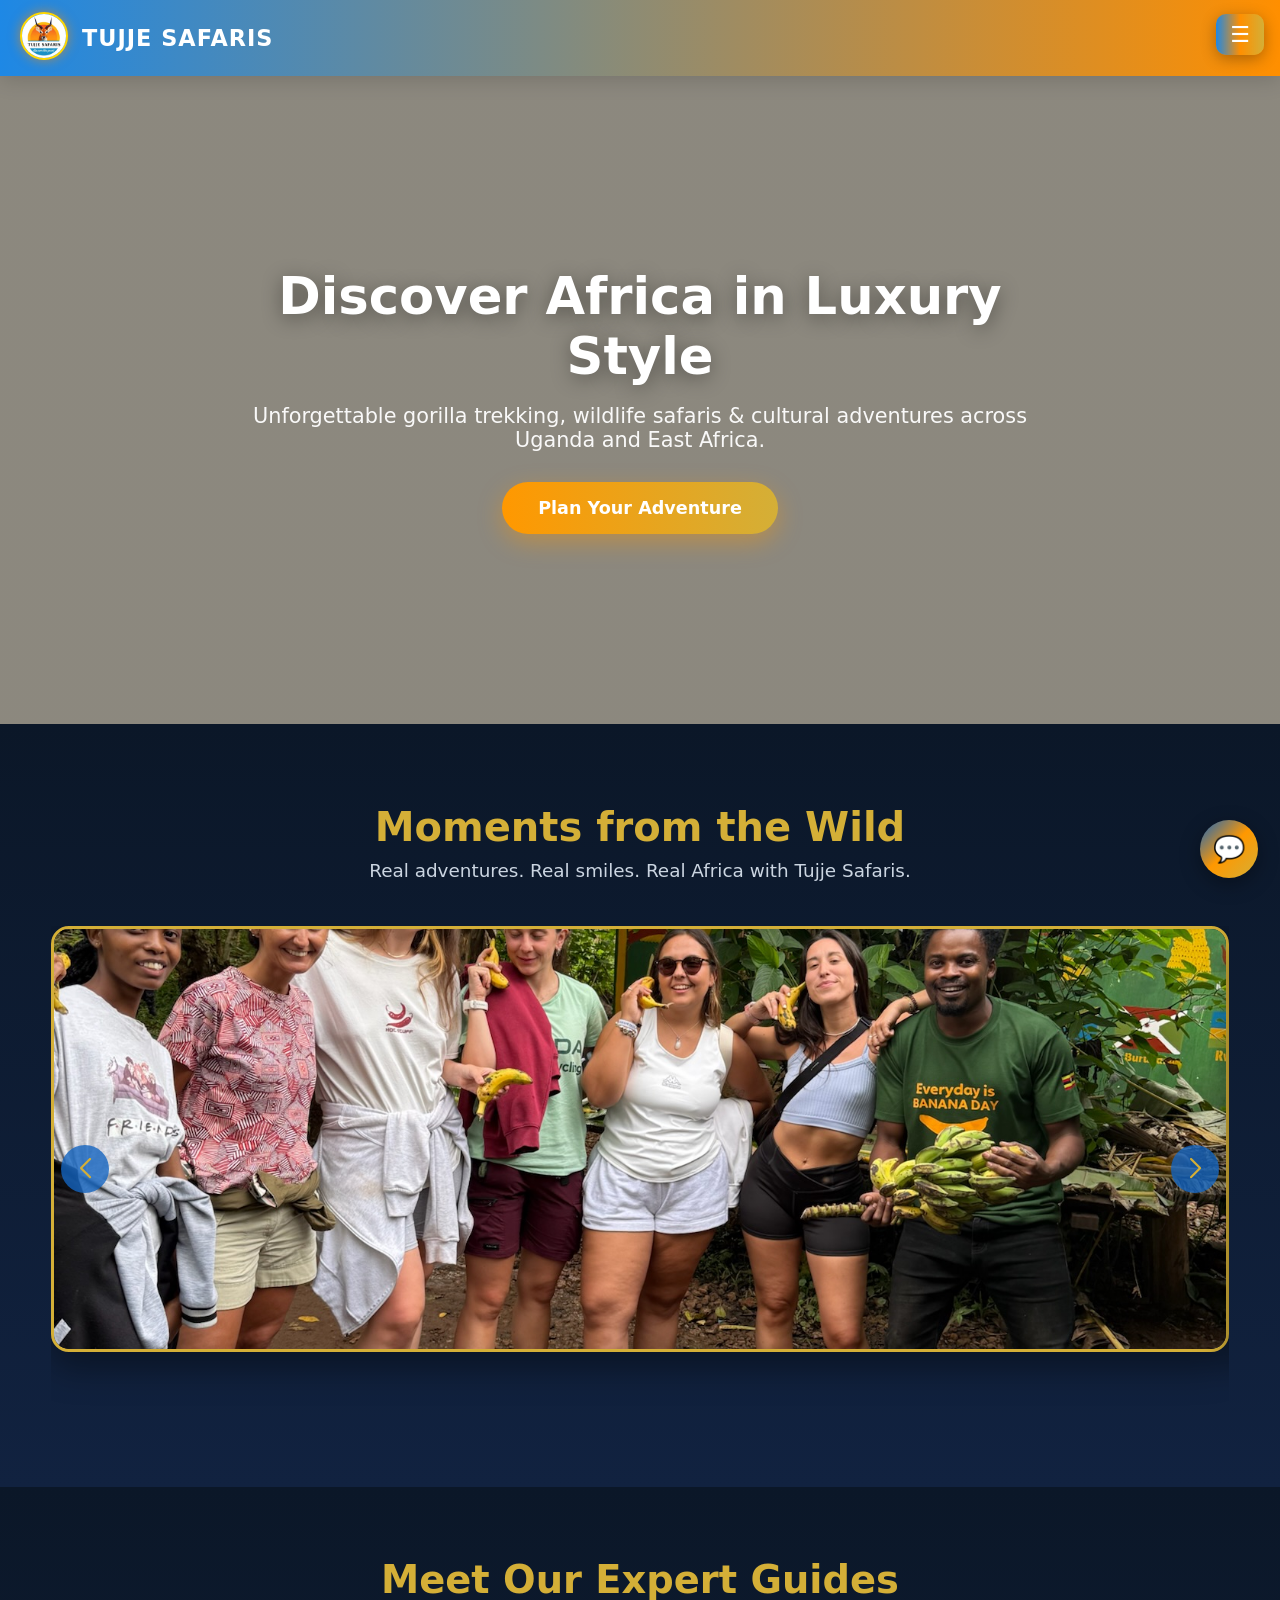
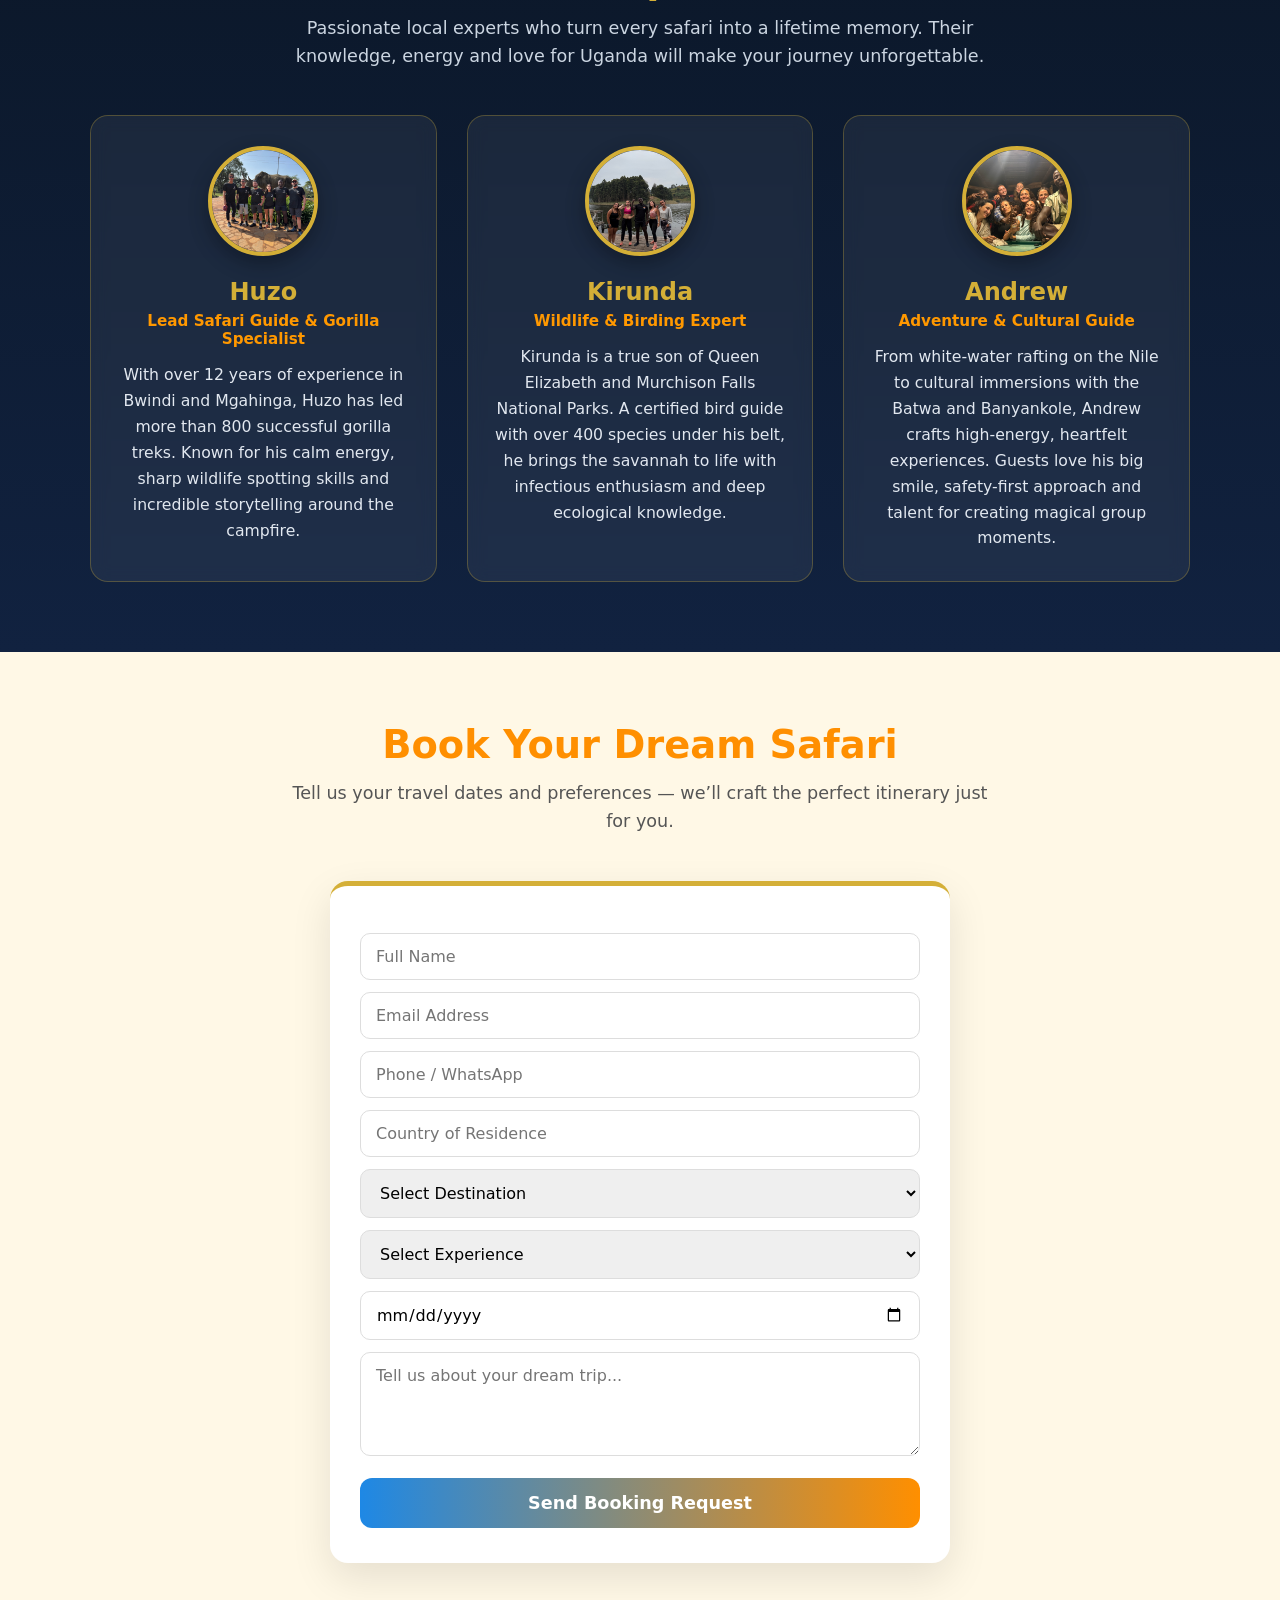
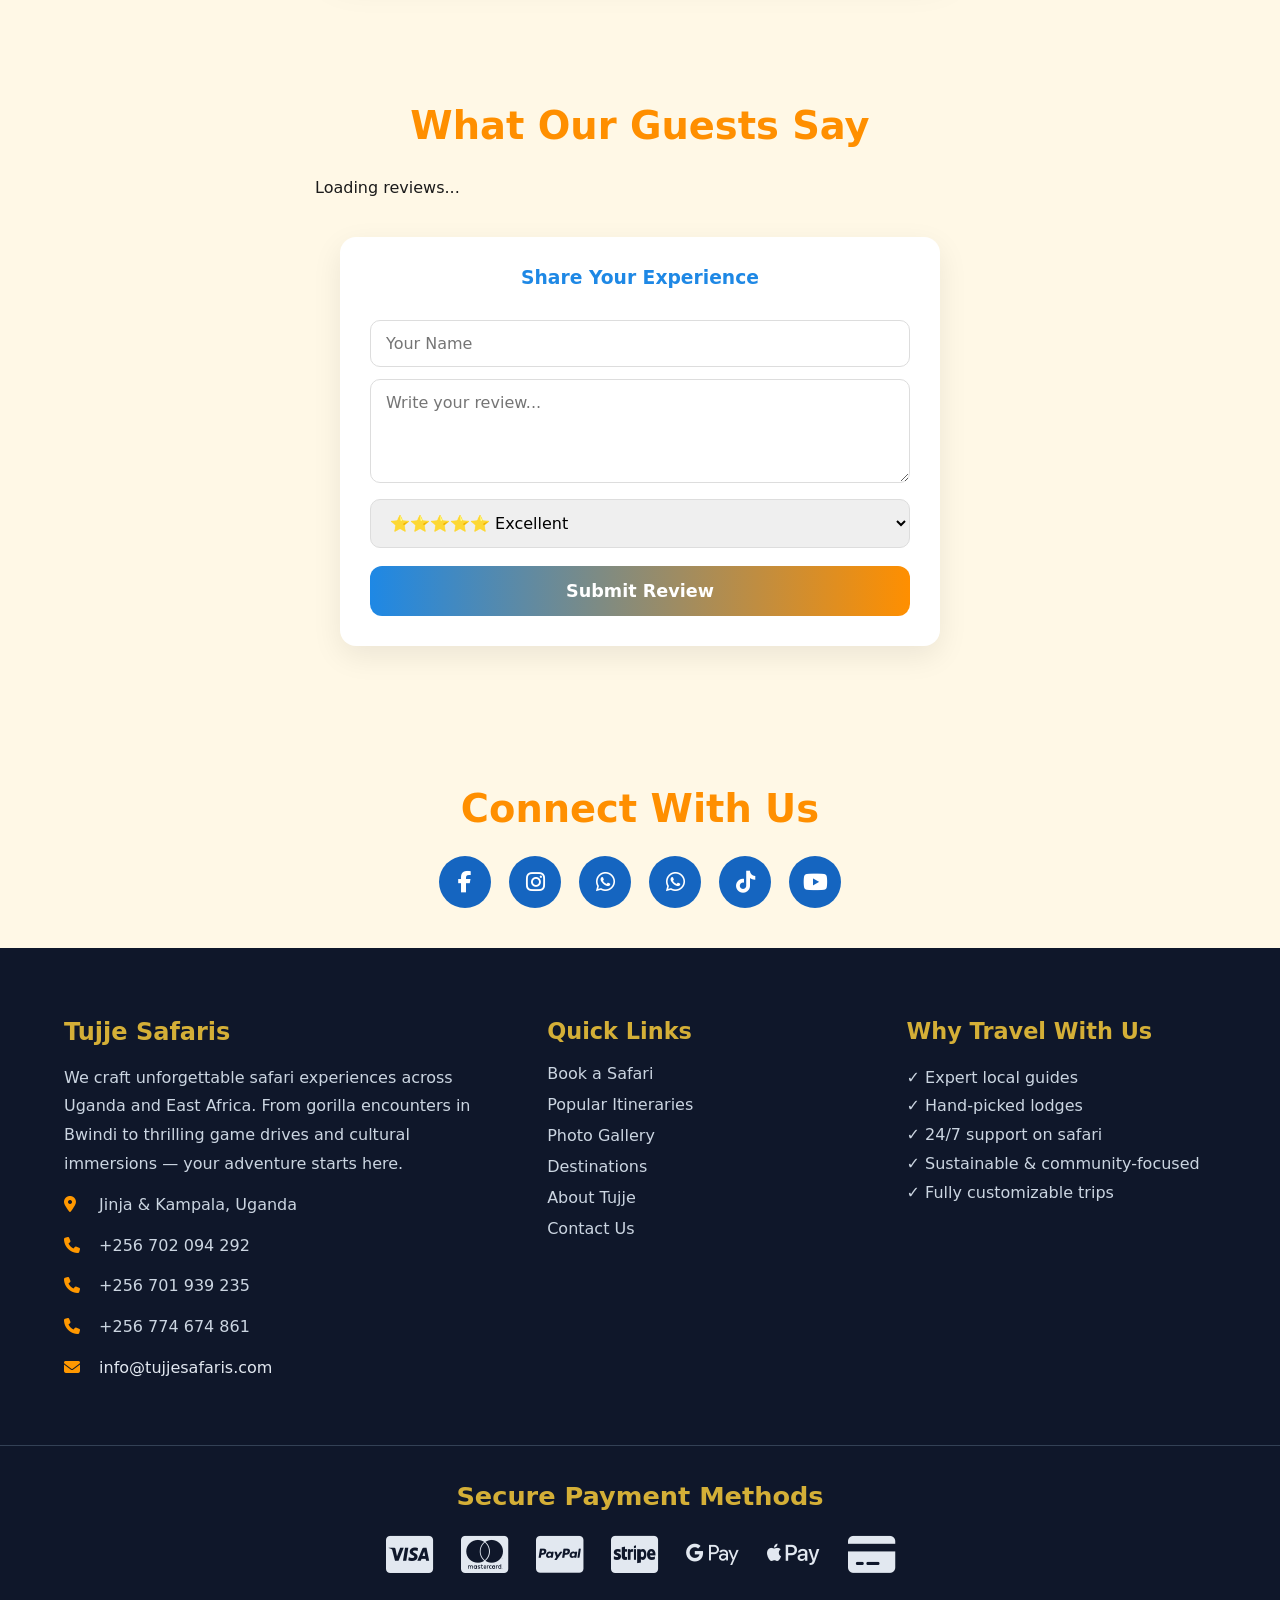
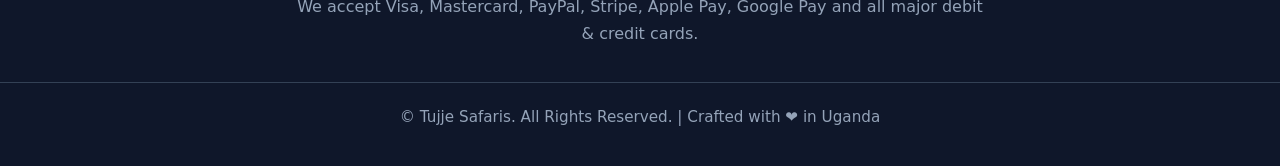
==== index.html @ 5000e18d "Update index.html" ====
<!DOCTYPE html>
<html lang="en">
<head>
<meta charset="UTF-8">
<meta name="viewport" content="width=device-width, initial-scale=1.0">
<title>Tujje Safaris | Uganda Safaris, Gorilla Trekking & East Africa Adventures</title>
<meta name="description" content="Tujje Safaris offers premium Uganda safari experiences including gorilla trekking, chimpanzee tracking, wildlife safaris, cultural tours, bird watching, luxury adventures, and tailor-made East Africa journeys across Uganda, Kenya, Tanzania, and Rwanda.">
<meta name="keywords" content="Tujje Safaris, Uganda safari tours, Gorilla trekking Uganda, Bwindi Impenetrable Forest, Murchison Falls safari, Queen Elizabeth National Park, Kibale chimpanzee trekking, Kidepo Valley safari, Uganda wildlife tours, luxury Uganda safaris, Kenya safari, Maasai Mara safari, Tanzania Serengeti safari, Ngorongoro Crater tours, Rwanda gorilla trekking, East Africa travel packages">
<meta name="author" content="Tujje Safaris">
<meta name="robots" content="index, follow">
<meta name="theme-color" content="#123A73">
<link rel="canonical" href="https://www.tujjesafaris.com/">

<!-- Open Graph -->
<meta property="og:locale" content="en_US">
<meta property="og:site_name" content="Tujje Safaris">
<meta property="og:title" content="Tujje Safaris | Discover Uganda & East Africa">
<meta property="og:description" content="Experience unforgettable gorilla trekking, wildlife safaris, cultural adventures and tailor-made East Africa journeys with Tujje Safaris.">
<meta property="og:type" content="website">
<meta property="og:url" content="https://www.tujjesafaris.com/">
<meta property="og:image" content="https://www.tujjesafaris.com/images/logo.jpg">

<!-- Twitter -->
<meta name="twitter:card" content="summary_large_image">
<meta name="twitter:title" content="Tujje Safaris | Uganda Safari Experts">
<meta name="twitter:description" content="Gorilla Trekking • Wildlife Safaris • Cultural Tours • Luxury East Africa Adventures">

<link rel="stylesheet" href="https://cdn.jsdelivr.net/npm/swiper@11/swiper-bundle.min.css">
<link rel="stylesheet" href="https://cdnjs.cloudflare.com/ajax/libs/font-awesome/6.7.2/css/all.min.css">

<style>
:root {
  --blue: #1565c0;
  --orange: #ff9800;
  --gold: #d4af37;
  --dark: #0f172a;
  --cream: #fff8e6;
}

* {
  margin: 0;
  padding: 0;
  box-sizing: border-box;
  font-family: 'Poppins', system-ui, -apple-system, sans-serif;
}

html {
  scroll-behavior: smooth;
}

body {
  background: var(--cream);
  color: #1b1b1b;
  overflow-x: hidden;
}

/* ===== HEADER ===== */
header {
  background: linear-gradient(90deg, #1e88e5, #ff8f00);
  color: white;
  padding: 12px 20px;
  position: sticky;
  top: 0;
  z-index: 1000;
  box-shadow: 0 4px 20px rgba(0,0,0,0.15);
}

.header-content {
  display: flex;
  align-items: center;
  gap: 14px;
  max-width: 1400px;
  margin: 0 auto;
}

.logo-img {
  width: 48px;
  height: 48px;
  object-fit: cover;
  border-radius: 50%;
  border: 2px solid #ffd700;
  box-shadow: 0 0 12px rgba(255,140,0,0.6);
  background: white;
}

header h1 {
  font-size: 1.4rem;
  letter-spacing: 1px;
  font-weight: 700;
}

/* ===== MENU ===== */
.menu-btn {
  position: fixed;
  top: 14px;
  right: 16px;
  background: linear-gradient(90deg, #1e88e5, #ff8f00, #d4af37);
  color: white;
  font-size: 22px;
  padding: 8px 14px;
  border-radius: 10px;
  cursor: pointer;
  z-index: 1001;
  box-shadow: 0 4px 15px rgba(0,0,0,.3);
}

.sidebar {
  position: fixed;
  top: 0;
  left: -300px;
  width: 300px;
  height: 100%;
  background: linear-gradient(180deg, #1e88e5, #ff8f00);
  padding: 30px 22px;
  transition: 0.4s ease;
  z-index: 1002;
  color: white;
  overflow-y: auto;
}

.sidebar.open { left: 0; }

.sidebar h2 {
  text-align: center;
  color: #d4af37;
  margin-bottom: 25px;
  font-size: 1.5rem;
}

.sidebar a {
  display: block;
  color: white;
  text-decoration: none;
  padding: 13px 16px;
  margin: 8px 0;
  border-radius: 10px;
  background: rgba(255,255,255,0.12);
  transition: 0.3s;
  font-weight: 500;
}

.sidebar a:hover {
  background: #d4af37;
  color: #111;
  transform: translateX(6px);
}

#overlay {
  position: fixed;
  inset: 0;
  background: rgba(0,0,0,0.5);
  display: none;
  z-index: 1000;
}

#overlay.show { display: block; }

/* ===== HERO ===== */
.hero-slider {
  width: 100%;
  height: 72vh;
  min-height: 520px;
  background: linear-gradient(rgba(0,0,0,0.45), rgba(0,0,0,0.45)),
              url("IMG_5349.jpg") center/cover no-repeat;
  display: flex;
  align-items: center;
  justify-content: center;
  position: relative;
}

.hero-content {
  text-align: center;
  color: #fff;
  padding: 20px;
  max-width: 900px;
}

.hero-content h1 {
  font-size: 3.2rem;
  margin-bottom: 18px;
  font-weight: 800;
  text-shadow: 0 4px 20px rgba(0,0,0,0.4);
}

.hero-content p {
  font-size: 1.3rem;
  margin-bottom: 30px;
  opacity: 0.95;
}

.hero-btn {
  display: inline-block;
  padding: 16px 36px;
  background: linear-gradient(90deg, #ff9800, #d4af37);
  color: #fff;
  text-decoration: none;
  border-radius: 50px;
  font-weight: 700;
  font-size: 1.1rem;
  transition: 0.3s;
  box-shadow: 0 8px 25px rgba(255,152,0,0.4);
}

.hero-btn:hover {
  transform: translateY(-3px);
  box-shadow: 0 12px 30px rgba(255,152,0,0.5);
}

/* ===== SECTIONS ===== */
section {
  padding: 70px 5%;
}

.title {
  text-align: center;
  color: #ff8f00;
  font-size: 2.4rem;
  margin-bottom: 12px;
  font-weight: 800;
}

.subtitle {
  text-align: center;
  color: #555;
  max-width: 700px;
  margin: 0 auto 45px;
  font-size: 1.1rem;
  line-height: 1.6;
}

/* ===== GUIDES SECTION ===== */
.guides-section {
  background: linear-gradient(180deg, #0b1728, #112240);
  color: white;
}

.guides-section .title {
  color: var(--gold);
}

.guides-section .subtitle {
  color: #cbd5e1;
}

.guides-grid {
  display: grid;
  grid-template-columns: repeat(auto-fit, minmax(280px, 1fr));
  gap: 30px;
  max-width: 1100px;
  margin: 0 auto;
}

.guide-card {
  background: rgba(255,255,255,0.06);
  border: 1px solid rgba(212,175,55,0.3);
  border-radius: 18px;
  padding: 30px 25px;
  text-align: center;
  transition: 0.35s;
  backdrop-filter: blur(8px);
}

.guide-card:hover {
  transform: translateY(-10px);
  border-color: var(--gold);
  box-shadow: 0 20px 40px rgba(0,0,0,0.3);
}

.guide-avatar {
  width: 110px;
  height: 110px;
  border-radius: 50%;
  object-fit: cover;
  border: 4px solid var(--gold);
  margin-bottom: 18px;
  box-shadow: 0 8px 20px rgba(0,0,0,0.3);
}

.guide-card h3 {
  color: var(--gold);
  font-size: 1.5rem;
  margin-bottom: 6px;
}

.guide-role {
  color: var(--orange);
  font-weight: 600;
  font-size: 0.95rem;
  margin-bottom: 14px;
}

.guide-card p {
  color: #e2e8f0;
  line-height: 1.65;
  font-size: 0.98rem;
}

/* ===== PHOTO GALLERY SLIDER ===== */
.home-gallery {
  background: linear-gradient(180deg, #0b1728, #112240);
  padding: 80px 4%;
}

.home-gallery h2 {
  text-align: center;
  color: var(--gold);
  font-size: 2.5rem;
  margin-bottom: 10px;
  font-weight: 800;
}

.home-gallery > p {
  text-align: center;
  color: #cbd5e1;
  margin-bottom: 45px;
  font-size: 1.15rem;
}

.gallerySwiper {
  width: 100%;
  padding-bottom: 55px;
}

.gallerySwiper .swiper-slide {
  border-radius: 18px;
  overflow: hidden;
  border: 3px solid var(--gold);
  box-shadow: 0 15px 35px rgba(0,0,0,0.4);
  transition: 0.4s;
}

.gallerySwiper .swiper-slide:hover {
  transform: translateY(-8px);
}

.gallerySwiper img {
  width: 100%;
  height: 420px;
  object-fit: cover;
  display: block;
}

.swiper-button-next,
.swiper-button-prev {
  color: var(--gold) !important;
  background: rgba(21,101,192,0.8);
  width: 48px !important;
  height: 48px !important;
  border-radius: 50%;
}

.swiper-button-next::after,
.swiper-button-prev::after {
  font-size: 20px !important;
  font-weight: bold;
}

.swiper-pagination-bullet {
  background: white !important;
  opacity: 0.5;
}

.swiper-pagination-bullet-active {
  background: var(--orange) !important;
  width: 28px !important;
  border-radius: 10px;
}

/* ===== BOOKING ===== */
#bookingForm {
  max-width: 620px;
  margin: 0 auto;
  background: white;
  padding: 35px 30px;
  border-radius: 18px;
  box-shadow: 0 15px 40px rgba(0,0,0,0.1);
  border-top: 5px solid var(--gold);
}

input, select, textarea {
  width: 100%;
  padding: 13px 15px;
  margin-top: 12px;
  border: 1px solid #ddd;
  border-radius: 10px;
  font-size: 1rem;
  transition: 0.25s;
}

input:focus, select:focus, textarea:focus {
  outline: none;
  border-color: var(--orange);
  box-shadow: 0 0 0 3px rgba(255,152,0,0.15);
}

button[type="submit"],
#reviewForm button {
  width: 100%;
  padding: 15px;
  margin-top: 18px;
  border: none;
  border-radius: 12px;
  font-weight: 700;
  font-size: 1.1rem;
  color: white;
  background: linear-gradient(90deg, #1e88e5, #ff8f00);
  cursor: pointer;
  transition: 0.3s;
}

button[type="submit"]:hover,
#reviewForm button:hover {
  transform: translateY(-2px);
  box-shadow: 0 8px 20px rgba(30,136,229,0.3);
}

/* ===== REVIEWS ===== */
.reviews {
  background: #fff8e6;
}

.review-slider {
  max-width: 650px;
  margin: 30px auto 40px;
}

.review-card {
  background: white;
  padding: 28px;
  border-radius: 16px;
  box-shadow: 0 12px 30px rgba(0,0,0,0.08);
  border-top: 5px solid #d4af37;
  text-align: center;
}

.review-card h3 {
  color: #1e88e5;
  margin-bottom: 8px;
}

/* ===== SOCIAL ===== */
.social-section {
  text-align: center;
  padding-bottom: 40px;
}

.social-icons {
  display: flex;
  justify-content: center;
  flex-wrap: wrap;
  gap: 18px;
  margin-top: 25px;
}

.social-icons a {
  width: 52px;
  height: 52px;
  display: flex;
  justify-content: center;
  align-items: center;
  text-decoration: none;
  border-radius: 50%;
  background: var(--blue);
  color: white;
  font-size: 22px;
  transition: 0.3s;
}

.social-icons a:hover {
  background: var(--orange);
  color: var(--gold);
  transform: translateY(-6px);
}

/* ===== FOOTER – FULL WIDTH ===== */
footer {
  width: 100%;
  background: var(--dark);
  color: white;
  padding: 70px 0 30px;
  margin: 0;
}

.footer-inner {
  max-width: 1400px;
  margin: 0 auto;
  padding: 0 5%;
  display: grid;
  grid-template-columns: 1.4fr 1fr 1fr;
  gap: 50px;
}

.footer-about h3 {
  color: var(--gold);
  font-size: 1.5rem;
  margin-bottom: 18px;
}

.footer-about p {
  line-height: 1.8;
  margin-bottom: 12px;
  color: #cbd5e1;
}

.footer-about i {
  color: var(--orange);
  width: 22px;
  margin-right: 8px;
}

.footer-about a {
  color: #e2e8f0;
  text-decoration: none;
  transition: 0.3s;
}

.footer-about a:hover {
  color: var(--gold);
}

.footer-links h3,
.footer-contact h3 {
  color: var(--gold);
  font-size: 1.4rem;
  margin-bottom: 20px;
}

.footer-links ul {
  list-style: none;
}

.footer-links li {
  margin: 12px 0;
}

.footer-links a {
  color: #cbd5e1;
  text-decoration: none;
  transition: 0.3s;
}

.footer-links a:hover {
  color: var(--orange);
  padding-left: 6px;
}

.payment {
  margin-top: 50px;
  padding: 35px 5%;
  text-align: center;
  border-top: 1px solid #334155;
  border-bottom: 1px solid #334155;
}

.payment h2 {
  color: var(--gold);
  margin-bottom: 22px;
  font-size: 1.6rem;
}

.payment-icons {
  display: flex;
  justify-content: center;
  flex-wrap: wrap;
  gap: 28px;
  margin-bottom: 18px;
}

.payment-icons i {
  font-size: 42px;
  color: #e2e8f0;
  transition: 0.3s;
}

.payment-icons i:hover {
  color: var(--orange);
  transform: scale(1.15);
}

.payment p {
  color: #94a3b8;
  max-width: 700px;
  margin: 0 auto;
  line-height: 1.7;
}

.copy {
  text-align: center;
  padding: 25px 5% 10px;
  color: #94a3b8;
  font-size: 0.95rem;
}

.copy span {
  color: var(--gold);
  font-weight: 700;
}

/* ===== CHATBOT ===== */
#chatIcon {
  position: fixed;
  bottom: 22px;
  right: 22px;
  width: 58px;
  height: 58px;
  background: linear-gradient(135deg, #1565c0, #ff9800, #d4af37);
  color: white;
  border-radius: 50%;
  display: flex;
  align-items: center;
  justify-content: center;
  font-size: 26px;
  cursor: pointer;
  box-shadow: 0 6px 20px rgba(0,0,0,.35);
  z-index: 9999;
  transition: 0.3s;
}

#chatIcon:hover { transform: scale(1.1); }

#chatbot {
  position: fixed;
  bottom: 90px;
  right: 22px;
  width: 320px;
  height: 450px;
  background: white;
  border-radius: 18px;
  box-shadow: 0 12px 40px rgba(0,0,0,.3);
  overflow: hidden;
  display: none;
  flex-direction: column;
  z-index: 9999;
}

#chatHeader {
  background: linear-gradient(90deg, #1565c0, #ff9800, #d4af37);
  color: white;
  padding: 14px 16px;
  display: flex;
  justify-content: space-between;
  align-items: center;
  font-weight: 700;
}

#messages {
  flex: 1;
  padding: 14px;
  overflow-y: auto;
  background: #f8fafc;
  font-size: 0.9rem;
}

.botMessage, .userMessage {
  padding: 12px;
  border-radius: 12px;
  margin-bottom: 12px;
  line-height: 1.5;
}

.botMessage { background: #e3f2fd; }
.userMessage { background: #ffe0b2; text-align: right; }

#quickQuestions {
  display: flex;
  flex-wrap: wrap;
  gap: 6px;
  padding: 10px;
  background: #fff;
  border-top: 1px solid #eee;
}

#quickQuestions button {
  font-size: 0.78rem;
  padding: 6px 12px;
  border: none;
  border-radius: 20px;
  background: #ff9800;
  color: white;
  cursor: pointer;
}

#chatInput {
  display: flex;
  padding: 10px;
  border-top: 1px solid #eee;
  background: white;
}

#chatInput input {
  flex: 1;
  padding: 10px 14px;
  border: 1px solid #ddd;
  border-radius: 25px;
  outline: none;
  font-size: 0.9rem;
}

#chatInput button {
  margin-left: 8px;
  width: 42px;
  border: none;
  border-radius: 50%;
  background: #1565c0;
  color: white;
  cursor: pointer;
}

.showChat { display: flex !important; }

/* ===== RESPONSIVE ===== */
@media (max-width: 900px) {
  .footer-inner {
    grid-template-columns: 1fr;
    gap: 40px;
  }
  .hero-content h1 { font-size: 2.3rem; }
  .gallerySwiper img { height: 280px; }
}

@media (max-width: 600px) {
  .hero-slider { height: 60vh; min-height: 420px; }
  .hero-content h1 { font-size: 1.9rem; }
  .title { font-size: 1.9rem; }
  header h1 { font-size: 1.1rem; }
  .logo-img { width: 40px; height: 40px; }
}
</style>
</head>
<body>

<!-- HEADER -->
<header>
  <div class="header-content">
    <div class="logo-container">
      <img src="647b8421-b7ad-4101-aae5-1307c8b8d5fd.jpeg" alt="Tujje Safaris Logo" class="logo-img">
    </div>
    <h1>TUJJE SAFARIS</h1>
  </div>
</header>

<!-- MENU -->
<div class="menu-btn" onclick="toggleMenu()">☰</div>
<div id="sidebar" class="sidebar">
  <h2>TUJJE SAFARIS</h2>
  <a href="index.html">🏠 Home</a>
  <a href="trips.html">⭐ Featured Trips</a>
  <a href="Itinerary.html">🗺️ Itineraries</a>
  <a href="gallery.html">🖼️ Gallery</a>
  <a href="destinations.html">📍 Destinations</a>
  <a href="lodges.html">🏕️ Lodges & Parks</a>
  <a href="services.html">💼 Services</a>
  <a href="about.html">ℹ️ About Us</a>
  <a href="Contact.html">📞 Contact</a>
  <a href="testimonial.html">💬 Testimonials</a>
  <a href="Qrcode.html">✍️ Submit Review</a>
  <a href="privacy.html">🔒 Privacy Policy</a>
  <a href="terms.html">📜 Terms & Conditions</a>
</div>
<div id="overlay" onclick="toggleMenu()"></div>

<!-- HERO -->
<section class="hero-slider">
  <div class="hero-content">
    <h1>Discover Africa in Luxury Style</h1>
    <p>Unforgettable gorilla trekking, wildlife safaris & cultural adventures across Uganda and East Africa.</p>
    <a href="#booking" class="hero-btn">Plan Your Adventure</a>
  </div>
</section>

<!-- PHOTO SLIDER – 15 IMAGES -->
<section class="home-gallery">
  <h2>Moments from the Wild</h2>
  <p>Real adventures. Real smiles. Real Africa with Tujje Safaris.</p>

  <div class="swiper gallerySwiper">
    <div class="swiper-wrapper">
      <div class="swiper-slide"><img src="IMG_5349.jpeg" alt="Banana farm adventure"></div>
      <div class="swiper-slide"><img src="IMG_5709.jpeg" alt="Lakeside fitness with friends"></div>
      <div class="swiper-slide"><img src="IMG_6153.jpeg" alt="Evening poolside laughter"></div>
      <div class="swiper-slide"><img src="IMG_2687.jpeg" alt="Rhino statue team photo"></div>
      <div class="swiper-slide"><img src="IMG_4395.jpeg" alt="Yoga overlooking the valley"></div>
      <div class="swiper-slide"><img src="IMG_4841.jpeg" alt="Mountain biking safari"></div>
      <div class="swiper-slide"><img src="IMG_0001.jpeg" alt="White water rafting team"></div>
      <div class="swiper-slide"><img src="IMG_1922.jpeg" alt="Crater lake group"></div>
      <div class="swiper-slide"><img src="IMG_0860.jpeg" alt="Kupenda Experience team"></div>
      <div class="swiper-slide"><img src="IMG_2235.jpeg" alt="Beautiful crater lake viewpoint"></div>
      <div class="swiper-slide"><img src="IMG_1867.jpeg" alt="Happy group at the lake"></div>
      <div class="swiper-slide"><img src="5dfe4bce-0082-4ba8-a697-215cb2c59758.jpeg" alt="Safari vehicle fun"></div>
      <div class="swiper-slide"><img src="7e49b6ec-0396-4e74-acce-b9b2e1d7ab12.jpeg" alt="Friends by the landcruiser"></div>
      <div class="swiper-slide"><img src="IMG_2340.jpeg" alt="Tourist van group photo"></div>
      <div class="swiper-slide"><img src="f93540c0-1b3e-4640-8de3-4c128f0fbdd4.jpeg" alt="Gorilla trekking certificates"></div>
    </div>
    <div class="swiper-button-next"></div>
    <div class="swiper-button-prev"></div>
    <div class="swiper-pagination"></div>
  </div>
</section>

<!-- MEET OUR GUIDES -->
<section class="guides-section">
  <h2 class="title">Meet Our Expert Guides</h2>
  <p class="subtitle">Passionate local experts who turn every safari into a lifetime memory. Their knowledge, energy and love for Uganda will make your journey unforgettable.</p>

  <div class="guides-grid">
    <div class="guide-card">
      <img src="IMG_2687.jpeg" alt="Guide Huzo" class="guide-avatar">
      <h3>Huzo</h3>
      <div class="guide-role">Lead Safari Guide & Gorilla Specialist</div>
      <p>With over 12 years of experience in Bwindi and Mgahinga, Huzo has led more than 800 successful gorilla treks. Known for his calm energy, sharp wildlife spotting skills and incredible storytelling around the campfire.</p>
    </div>

    <div class="guide-card">
      <img src="IMG_5709.jpeg" alt="Guide Kirunda" class="guide-avatar">
      <h3>Kirunda</h3>
      <div class="guide-role">Wildlife & Birding Expert</div>
      <p>Kirunda is a true son of Queen Elizabeth and Murchison Falls National Parks. A certified bird guide with over 400 species under his belt, he brings the savannah to life with infectious enthusiasm and deep ecological knowledge.</p>
    </div>

    <div class="guide-card">
      <img src="IMG_6153.jpeg" alt="Guide Andrew" class="guide-avatar">
      <h3>Andrew</h3>
      <div class="guide-role">Adventure & Cultural Guide</div>
      <p>From white-water rafting on the Nile to cultural immersions with the Batwa and Banyankole, Andrew crafts high-energy, heartfelt experiences. Guests love his big smile, safety-first approach and talent for creating magical group moments.</p>
    </div>
  </div>
</section>

<!-- BOOKING -->
<section id="booking">
  <h2 class="title">Book Your Dream Safari</h2>
  <p class="subtitle">Tell us your travel dates and preferences — we’ll craft the perfect itinerary just for you.</p>

  <form id="bookingForm">
    <input id="name" placeholder="Full Name" required>
    <input id="email" type="email" placeholder="Email Address" required>
    <input id="phone" placeholder="Phone / WhatsApp" required>
    <input id="country" placeholder="Country of Residence" required>

    <select id="destination" required>
      <option value="">Select Destination</option>
      <option>Uganda</option>
      <option>Kenya</option>
      <option>Tanzania</option>
      <option>Rwanda</option>
      <option>Multi-Country East Africa</option>
    </select>

    <select id="package" required>
      <option value="">Select Experience</option>
      <option>Gorilla Trekking</option>
      <option>Wildlife Safari</option>
      <option>Luxury Safari</option>
      <option>Honeymoon Safari</option>
      <option>Adventure & Rafting</option>
      <option>Custom Itinerary</option>
    </select>

    <input id="date" type="date" required>
    <textarea id="message" rows="4" placeholder="Tell us about your dream trip..."></textarea>

    <button type="submit">Send Booking Request</button>
  </form>
</section>

<!-- REVIEWS -->
<section id="reviews" class="reviews">
  <h2 class="title">What Our Guests Say</h2>
  <div id="reviewBox" class="review-slider">
    <p>Loading reviews...</p>
  </div>

  <form id="reviewForm" style="max-width:600px;margin:40px auto 0;background:white;padding:30px;border-radius:16px;box-shadow:0 10px 30px rgba(0,0,0,0.08);">
    <h3 style="text-align:center;margin-bottom:20px;color:#1e88e5;">Share Your Experience</h3>
    <input id="rname" placeholder="Your Name" required>
    <textarea id="rtext" rows="4" placeholder="Write your review..." required></textarea>
    <select id="rrating">
      <option value="5">⭐⭐⭐⭐⭐ Excellent</option>
      <option value="4">⭐⭐⭐⭐ Great</option>
      <option value="3">⭐⭐⭐ Good</option>
      <option value="2">⭐⭐ Fair</option>
      <option value="1">⭐ Poor</option>
    </select>
    <button type="button" onclick="submitReview()">Submit Review</button>
  </form>
</section>

<!-- SOCIAL -->
<section class="social-section">
  <h2 class="title">Connect With Us</h2>
  <div class="social-icons">
    <a href="https://www.facebook.com/profile.php?id=61554350095901" target="_blank" title="Facebook"><i class="fab fa-facebook-f"></i></a>
    <a href="https://www.instagram.com/tujje_safaris_" target="_blank" title="Instagram"><i class="fab fa-instagram"></i></a>
    <a href="https://wa.me/256702094292" target="_blank" title="WhatsApp"><i class="fab fa-whatsapp"></i></a>
    <a href="https://wa.me/256701939235" target="_blank" title="WhatsApp 2"><i class="fab fa-whatsapp"></i></a>
    <a href="https://www.tiktok.com/@tujje.safaris" target="_blank" title="TikTok"><i class="fab fa-tiktok"></i></a>
    <a href="https://youtube.com" target="_blank" title="YouTube"><i class="fab fa-youtube"></i></a>
  </div>
</section>

<!-- FOOTER – FULL WIDTH -->
<footer>
  <div class="footer-inner">
    <div class="footer-about">
      <h3>Tujje Safaris</h3>
      <p>We craft unforgettable safari experiences across Uganda and East Africa. From gorilla encounters in Bwindi to thrilling game drives and cultural immersions — your adventure starts here.</p>
      <p><i class="fas fa-map-marker-alt"></i> Jinja & Kampala, Uganda</p>
      <p><i class="fas fa-phone"></i> +256 702 094 292</p>
      <p><i class="fas fa-phone"></i> +256 701 939 235</p>
      <p><i class="fas fa-phone"></i> +256 774 674 861</p>
      <p><i class="fas fa-envelope"></i> <a href="mailto:info@tujjesafaris.com">info@tujjesafaris.com</a></p>
    </div>

    <div class="footer-links">
      <h3>Quick Links</h3>
      <ul>
        <li><a href="#booking">Book a Safari</a></li>
        <li><a href="Itinerary.html">Popular Itineraries</a></li>
        <li><a href="gallery.html">Photo Gallery</a></li>
        <li><a href="destinations.html">Destinations</a></li>
        <li><a href="about.html">About Tujje</a></li>
        <li><a href="Contact.html">Contact Us</a></li>
      </ul>
    </div>

    <div class="footer-contact">
      <h3>Why Travel With Us</h3>
      <p style="color:#cbd5e1;line-height:1.8;">
        ✓ Expert local guides<br>
        ✓ Hand-picked lodges<br>
        ✓ 24/7 support on safari<br>
        ✓ Sustainable & community-focused<br>
        ✓ Fully customizable trips
      </p>
    </div>
  </div>

  <div class="payment">
    <h2>Secure Payment Methods</h2>
    <div class="payment-icons">
      <i class="fab fa-cc-visa"></i>
      <i class="fab fa-cc-mastercard"></i>
      <i class="fab fa-cc-paypal"></i>
      <i class="fab fa-cc-stripe"></i>
      <i class="fab fa-google-pay"></i>
      <i class="fab fa-apple-pay"></i>
      <i class="fas fa-credit-card"></i>
    </div>
    <p>We accept Visa, Mastercard, PayPal, Stripe, Apple Pay, Google Pay and all major debit & credit cards.</p>
  </div>

  <div class="copy">
    &copy; <span id="year"></span> Tujje Safaris. All Rights Reserved. | Crafted with ❤️ in Uganda
  </div>
</footer>

<!-- CHATBOT -->
<div id="chatIcon" onclick="toggleChat()">💬</div>
<div id="chatbot">
  <div id="chatHeader">
    <div>🤖 Tujje Safari AI</div>
    <div>
      <button onclick="toggleChat()" style="background:white;border:none;border-radius:6px;padding:4px 8px;cursor:pointer;color:#1565c0;">✖</button>
    </div>
  </div>
  <div id="messages">
    <div class="botMessage">
      👋 Karibu! Welcome to <b>Tujje Safaris</b>.<br><br>
      I can help with gorilla trekking, wildlife safaris, lodges, itineraries and more. How can I assist you today?
    </div>
  </div>
  <div id="quickQuestions">
    <button onclick="askQuick('Tell me about Gorilla Trekking')">Gorilla Trekking</button>
    <button onclick="askQuick('Safari Packages')">Packages</button>
    <button onclick="askQuick('Best time to visit')">Best Time</button>
    <button onclick="askQuick('Book a Tour')">Book Now</button>
  </div>
  <div id="chatInput">
    <input type="text" id="question" placeholder="Ask anything..." onkeypress="if(event.key==='Enter')sendMessage()">
    <button onclick="sendMessage()">➤</button>
  </div>
</div>

<!-- SCRIPTS -->
<script src="https://cdn.jsdelivr.net/npm/swiper@11/swiper-bundle.min.js"></script>
<script src="https://cdn.jsdelivr.net/npm/@emailjs/browser@4/dist/email.min.js"></script>

<script>
// Year
document.getElementById("year").textContent = new Date().getFullYear();

// Menu
function toggleMenu() {
  document.getElementById("sidebar").classList.toggle("open");
  document.getElementById("overlay").classList.toggle("show");
}

// Swiper Gallery
new Swiper(".gallerySwiper", {
  loop: true,
  centeredSlides: true,
  spaceBetween: 25,
  autoplay: { delay: 3200, disableOnInteraction: false },
  speed: 900,
  pagination: { el: ".swiper-pagination", clickable: true },
  navigation: { nextEl: ".swiper-button-next", prevEl: ".swiper-button-prev" },
  breakpoints: {
    0:   { slidesPerView: 1 },
    640: { slidesPerView: 1.3 },
    900: { slidesPerView: 2.2 },
    1200:{ slidesPerView: 2.8 }
  }
});

// EmailJS Booking
emailjs.init("JS9FCzRaz44ibCjcz");
document.getElementById("bookingForm").addEventListener("submit", async function(e) {
  e.preventDefault();
  const btn = this.querySelector("button");
  btn.disabled = true;
  btn.innerHTML = "Sending...";

  const data = {
    to_email: "tujjesafaris759@gmail.com",
    name: document.getElementById("name").value,
    email: document.getElementById("email").value,
    phone: document.getElementById("phone").value,
    country: document.getElementById("country").value,
    destination: document.getElementById("destination").value,
    package: document.getElementById("package").value,
    date: document.getElementById("date").value,
    message: document.getElementById("message").value
  };

  try {
    await emailjs.send("service_mun08xi", "template_j2s60y8", data);
    alert("✅ Booking request sent successfully! We will contact you shortly.");
    this.reset();
    window.open("https://wa.me/256702094292", "_blank");
  } catch (err) {
    console.error(err);
    alert("❌ Something went wrong. Please try again or WhatsApp us.");
  }
  btn.disabled = false;
  btn.innerHTML = "Send Booking Request";
});

// Chatbot
<script>
/* ===========================
   TUJJE SAFARI AI – PROFESSIONAL VERSION
=========================== */

function toggleChat() {
  document.getElementById("chatbot").classList.toggle("showChat");
}

function askQuick(text) {
  document.getElementById("question").value = text;
  sendMessage();
}

function sendMessage() {
  const input = document.getElementById("question");
  const rawMsg = input.value.trim();
  const msg = rawMsg.toLowerCase();

  if (!rawMsg) return;

  const messages = document.getElementById("messages");

  // Show user message
  messages.innerHTML += `<div class="userMessage">${rawMsg}</div>`;
  input.value = "";
  messages.scrollTop = messages.scrollHeight;

  // Show typing indicator
  const typingId = "typing-" + Date.now();
  messages.innerHTML += `<div class="botMessage" id="${typingId}"><em>Tujje AI is typing...</em></div>`;
  messages.scrollTop = messages.scrollHeight;

  setTimeout(() => {
    document.getElementById(typingId)?.remove();

    let reply = "";

    // ========== GREETINGS ==========
    if (msg.match(/^(hi|hello|hey|good morning|good afternoon|good evening|karibu|habari)/)) {
      reply = `Karibu sana! 👋<br><br>
      Welcome to <strong>Tujje Safaris</strong>. I’m your personal safari consultant.<br><br>
      I can help you with gorilla trekking, wildlife safaris, chimpanzee tracking, itineraries, best time to visit, packing advice, and more.<br><br>
      How may I assist you today?`;
    }

    // ========== GORILLA TREKKING ==========
    else if (msg.includes("gorilla") || msg.includes("bwindi") || msg.includes("mgahinga")) {
      reply = `🦍 <strong>Gorilla Trekking in Uganda</strong><br><br>
      Uganda is home to more than half of the world’s remaining mountain gorillas. The main locations are:<br><br>
      • <strong>Bwindi Impenetrable National Park</strong> (most popular)<br>
      • <strong>Mgahinga Gorilla National Park</strong><br><br>
      <strong>Key details:</strong><br>
      • Permit cost: USD 800 per person (2025/2026)<br>
      • Trek duration: 2–8 hours (depending on the family’s location)<br>
      • You spend 1 full hour with the gorillas<br>
      • Minimum age: 15 years<br><br>
      We highly recommend booking permits at least 3–6 months in advance, especially for peak season (June–September & December–February).<br><br>
      Would you like me to recommend a 3-day or 4-day gorilla trek itinerary?`;
    }

    // ========== CHIMPANZEE ==========
    else if (msg.includes("chimp") || msg.includes("chimpanzee") || msg.includes("kibale")) {
      reply = `🐒 <strong>Chimpanzee Tracking</strong><br><br>
      The best place for chimpanzee tracking in Uganda is <strong>Kibale National Park</strong> — often called the “Primate Capital of the World”.<br><br>
      • Permit: USD 250 per person<br>
      • Success rate: over 90%<br>
      • You can also do the Chimpanzee Habituation Experience (full day) for a deeper encounter<br><br>
      Kibale combines perfectly with Queen Elizabeth National Park or a gorilla trek. Would you like a sample itinerary that includes chimps?`;
    }

    // ========== BEST TIME ==========
    else if (msg.includes("best time") || msg.includes("when to visit") || msg.includes("best season") || msg.includes("weather")) {
      reply = `📅 <strong>Best Time to Visit Uganda</strong><br><br>
      <strong>Peak Season (Dry):</strong><br>
      • June – September<br>
      • December – February<br>
      Ideal for gorilla trekking and game drives. Trails are less muddy and wildlife viewing is excellent.<br><br>
      <strong>Green Season (Shoulder):</strong><br>
      • March – May<br>
      • October – November<br>
      Fewer tourists, lush landscapes, lower lodge rates, and still very good for trekking (with proper gear).<br><br>
      Gorilla trekking is possible year-round. Which month are you considering?`;
    }

    // ========== PACKAGES / ITINERARIES ==========
    else if (msg.includes("package") || msg.includes("itinerary") || msg.includes("safari package") || msg.includes("tour")) {
      reply = `🌍 <strong>Popular Safari Packages</strong><br><br>
      We design both classic and fully custom itineraries. Some of our most loved options include:<br><br>
      • 3–4 Days: Gorilla Trekking Express<br>
      • 5–7 Days: Gorillas + Chimps + Queen Elizabeth<br>
      • 8–10 Days: Classic Uganda Highlights<br>
      • 12–14 Days: Ultimate Uganda (Gorillas, Chimps, Murchison, Kidepo)<br><br>
      All packages can be tailored to your preferred comfort level (mid-range, luxury, or ultra-luxury).<br><br>
      How many days are you thinking of, and how many people will be travelling?`;
    }

    // ========== PRICE / COST ==========
    else if (msg.includes("price") || msg.includes("cost") || msg.includes("how much") || msg.includes("budget") || msg.includes("rate")) {
      reply = `💰 <strong>Safari Costs</strong><br><br>
      Prices vary depending on season, group size, lodge category, and itinerary length.<br><br>
      As a general guide (per person sharing):<br>
      • Budget / Mid-range: from USD 350–550 per day<br>
      • Luxury: from USD 650–1,200+ per day<br><br>
      Gorilla permits (USD 800) and chimpanzee permits (USD 250) are additional government fees.<br><br>
      The best way is for us to prepare a personalized quote. Would you like to share your travel dates and preferred style (mid-range or luxury)?`;
    }

    // ========== WHAT TO PACK ==========
    else if (msg.includes("pack") || msg.includes("what to bring") || msg.includes("clothing") || msg.includes("gear")) {
      reply = `🎒 <strong>What to Pack for Your Safari</strong><br><br>
      <strong>Essential items:</strong><br>
      • Neutral-coloured clothing (beige, olive, brown)<br>
      • Long trousers & long-sleeved shirts for trekking<br>
      • Sturdy waterproof hiking boots<br>
      • Light rain jacket<br>
      • Warm fleece (mornings can be cool)<br>
      • Insect repellent, sunscreen, hat<br>
      • Binoculars & camera with zoom lens<br>
      • Reusable water bottle<br><br>
      We provide a detailed packing list once you confirm your booking. Would you like the full list now?`;
    }

    // ========== HEALTH / VACCINES ==========
    else if (msg.includes("vaccine") || msg.includes("vaccination") || msg.includes("yellow fever") || msg.includes("malaria") || msg.includes("health")) {
      reply = `🩺 <strong>Health & Vaccinations</strong><br><br>
      • <strong>Yellow Fever</strong> vaccination is required to enter Uganda (certificate needed).<br>
      • Malaria prophylaxis is strongly recommended.<br>
      • Routine vaccines (Hepatitis A, Typhoid, Tetanus) are advised.<br><br>
      Always consult your doctor or a travel clinic 6–8 weeks before departure.<br><br>
      We also recommend comprehensive travel insurance that covers medical evacuation.`;
    }

    // ========== LODGES ==========
    else if (msg.includes("lodge") || msg.includes("hotel") || msg.includes("accommodation") || msg.includes("where to stay")) {
      reply = `🏕️ <strong>Accommodation</strong><br><br>
      We work with carefully selected properties across all categories:<br><br>
      • Luxury: Sanctuary Gorilla Forest Camp, Buhoma Lodge, Kyambura Gorge Lodge, Clouds Mountain Gorilla Lodge<br>
      • Mid-range: Ichumbi Gorilla Lodge, Engagi Lodge, Parkview Safari Lodge<br>
      • Comfortable budget options also available<br><br>
      Tell me your preferred style and the parks you want to visit, and I’ll recommend the best lodges.`;
    }

    // ========== BOOKING ==========
    else if (msg.includes("book") || msg.includes("reserve") || msg.includes("availability") || msg.includes("confirm")) {
      reply = `📅 <strong>Ready to Book?</strong><br><br>
      Excellent! To check availability and prepare your custom itinerary, please share:<br><br>
      1. Travel dates<br>
      2. Number of people<br>
      3. Preferred comfort level (mid-range / luxury)<br>
      4. Interests (gorillas, wildlife, culture, adventure…)<br><br>
      You can reply here or contact us directly on WhatsApp:<br>
      📱 +256 702 094 292<br>
      📱 +256 701 939 235<br><br>
      We usually respond within a few hours.`;
    }

    // ========== CONTACT ==========
    else if (msg.includes("contact") || msg.includes("whatsapp") || msg.includes("phone") || msg.includes("email") || msg.includes("reach")) {
      reply = `📞 <strong>Contact Tujje Safaris</strong><br><br>
      • WhatsApp / Call: +256 702 094 292<br>
      • WhatsApp / Call: +256 701 939 235<br>
      • Email: info@tujjesafaris.com<br><br>
      We’re available every day and happy to help you plan every detail of your journey.`;
    }

    // ========== FALLBACK ==========
    else {
      reply = `Thank you for your question.<br><br>
      I specialise in Uganda and East Africa safaris — including gorilla trekking, chimpanzee tracking, wildlife, itineraries, best time to visit, packing, and bookings.<br><br>
      Could you please rephrase your question or let me know what you’d like to know more about? I’m here to help you plan an unforgettable journey.`;
    }

    // Display reply
    messages.innerHTML += `<div class="botMessage">${reply}</div>`;
    messages.scrollTop = messages.scrollHeight;
  }, 700 + Math.random() * 600); // natural typing delay
}
</script>
</script>

<!-- Firebase (kept for reviews) -->
<script type="module">
import { initializeApp } from "https://www.gstatic.com/firebasejs/10.12.2/firebase-app.js";
import { getFirestore, collection, addDoc, getDocs, query, orderBy, serverTimestamp } from "https://www.gstatic.com/firebasejs/10.12.2/firebase-firestore.js";

const firebaseConfig = {
  apiKey: "AIzaSyAUxwj4JVPWAz3oDjPTSaEUot49pHxmWQg",
  authDomain: "tujjesafari-dbda9.firebaseapp.com",
  projectId: "tujjesafari-dbda9",
  storageBucket: "tujjesafari-dbda9.firebasestorage.app",
  messagingSenderId: "39777982092",
  appId: "1:39777982092:web:bc488a73cf7bb637204da9",
  measurementId: "G-2PP6P43TER"
};

const app = initializeApp(firebaseConfig);
const db = getFirestore(app);

let reviews = [];
let index = 0;

async function loadReviews() {
  try {
    const q = query(collection(db, "reviews"), orderBy("createdAt", "desc"));
    const snap = await getDocs(q);
    reviews = [];
    snap.forEach(doc => reviews.push(doc.data()));
    if (reviews.length > 0) showReview();
    else document.getElementById("reviewBox").innerHTML = "<p>No reviews yet – be the first!</p>";
  } catch (err) {
    console.error(err);
  }
}

function showReview() {
  if (reviews.length === 0) return;
  const r = reviews[index];
  document.getElementById("reviewBox").innerHTML = `
    <div class="review-card">
      <h3>${r.name || "Guest"}</h3>
      <p>${"⭐".repeat(Number(r.rating) || 5)}</p>
      <p>${r.text || r.review || ""}</p>
    </div>`;
  index = (index + 1) % reviews.length;
}

window.submitReview = async function () {
  const name = document.getElementById("rname").value;
  const text = document.getElementById("rtext").value;
  const rating = document.getElementById("rrating").value;
  try {
    await addDoc(collection(db, "reviews"), { name, text, rating, createdAt: serverTimestamp() });
    alert("⭐ Thank you! Your review has been submitted.");
    document.getElementById("reviewForm").reset();
    loadReviews();
  } catch (err) {
    alert("Error: " + err.message);
  }
};

setInterval(() => { if (reviews.length > 0) showReview(); }, 5000);
loadReviews();
</script>
</body>
</html>
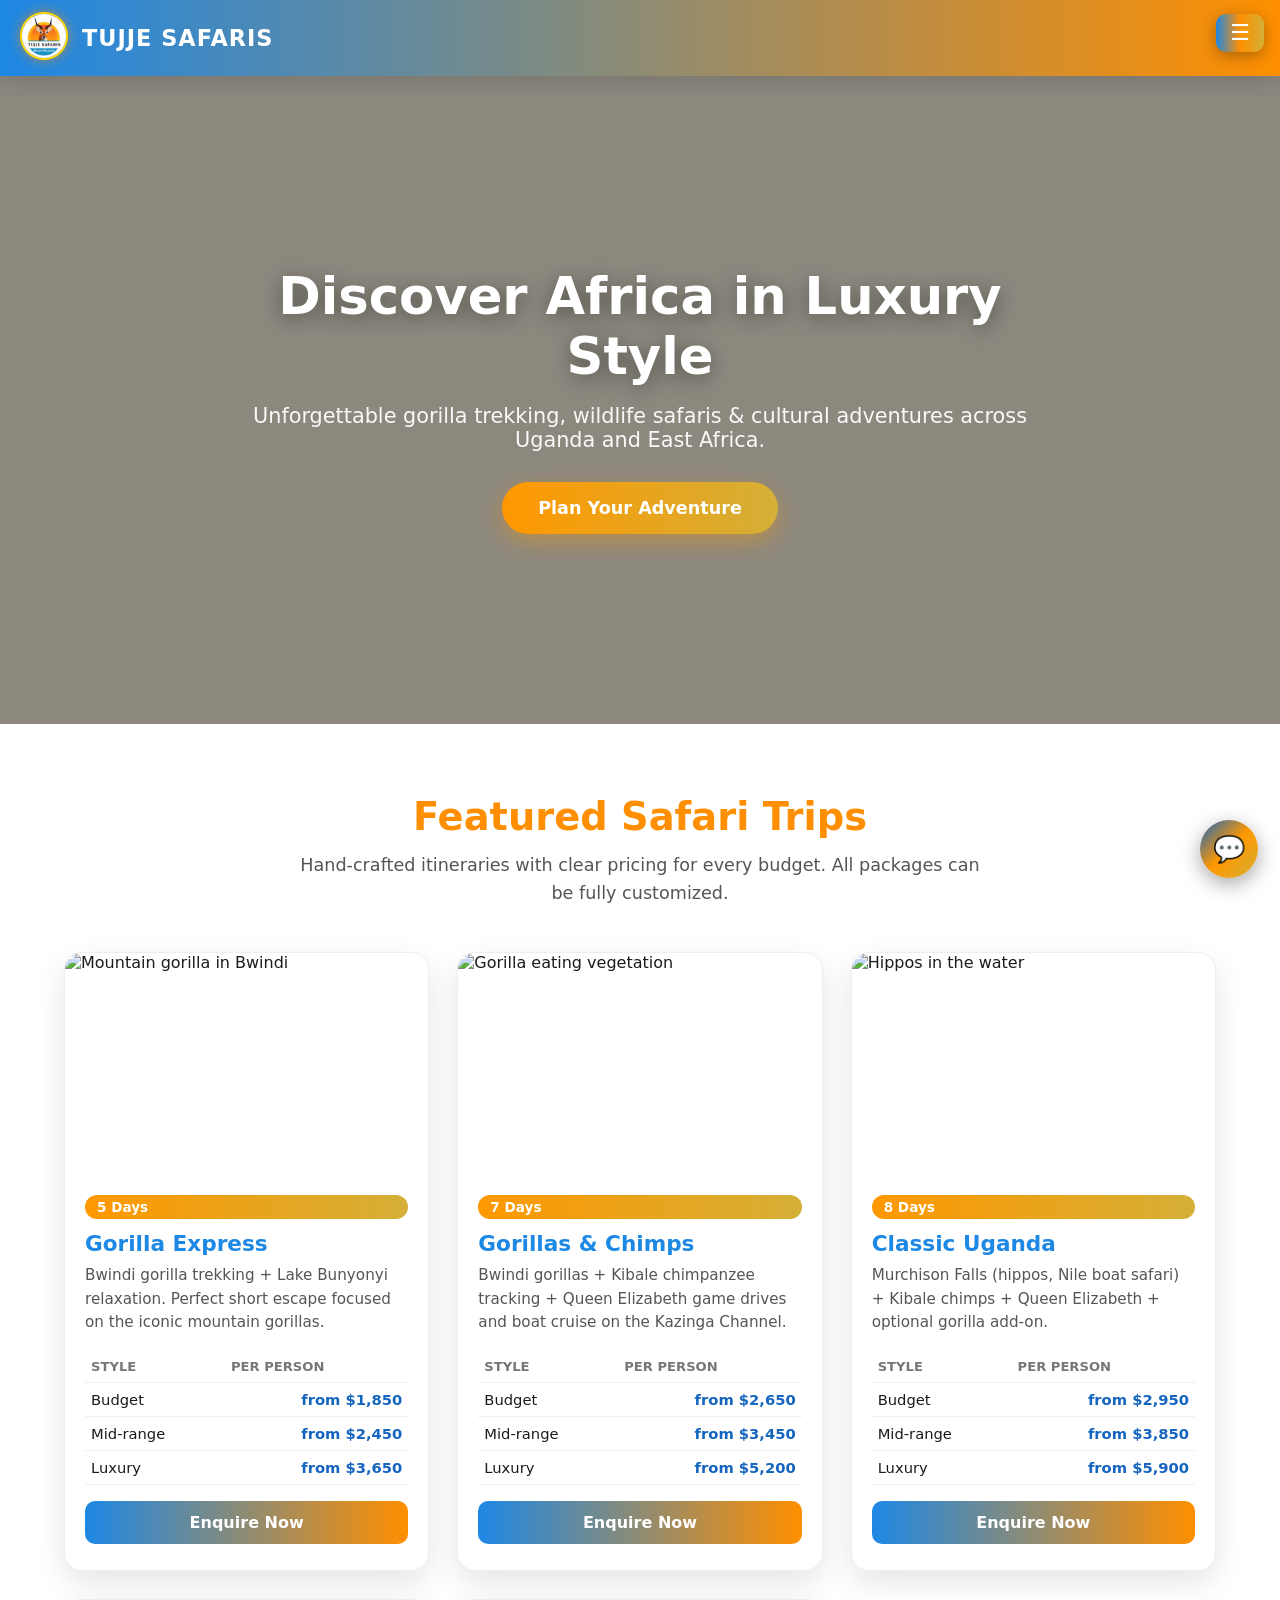
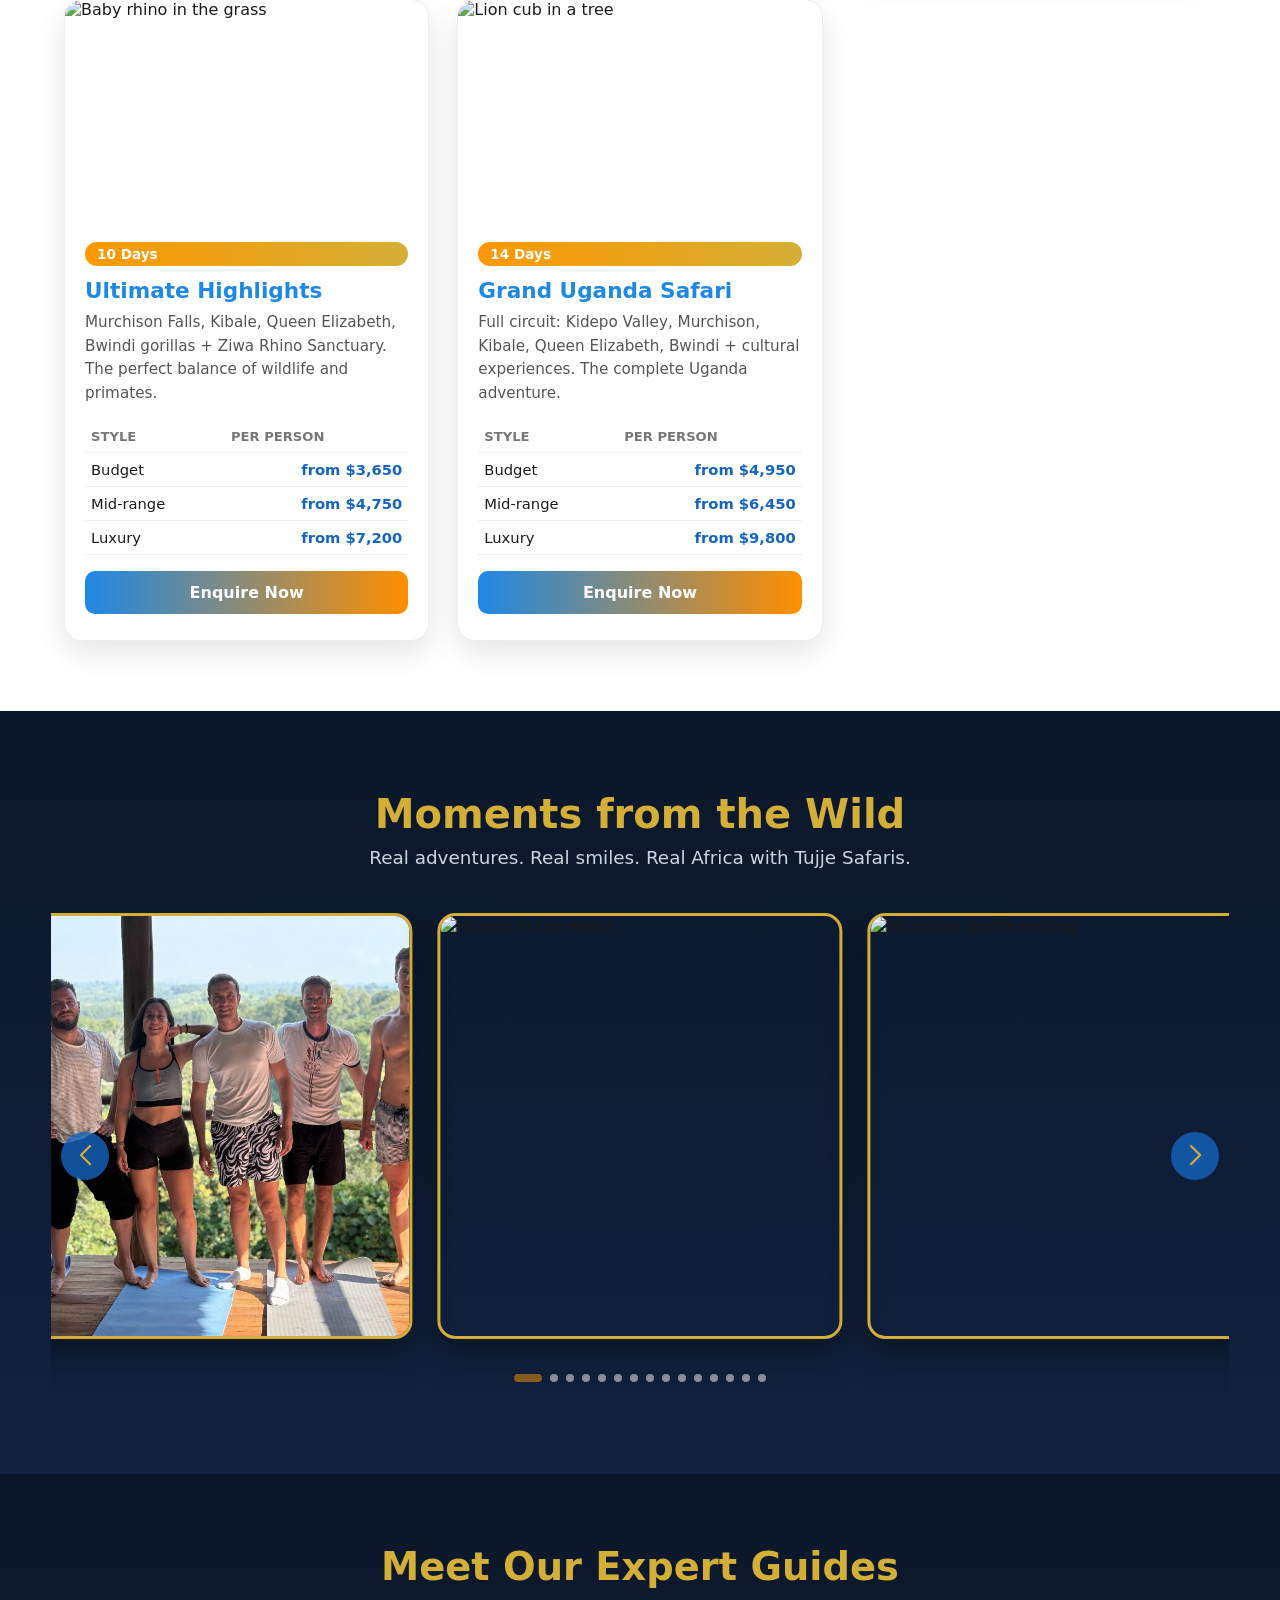
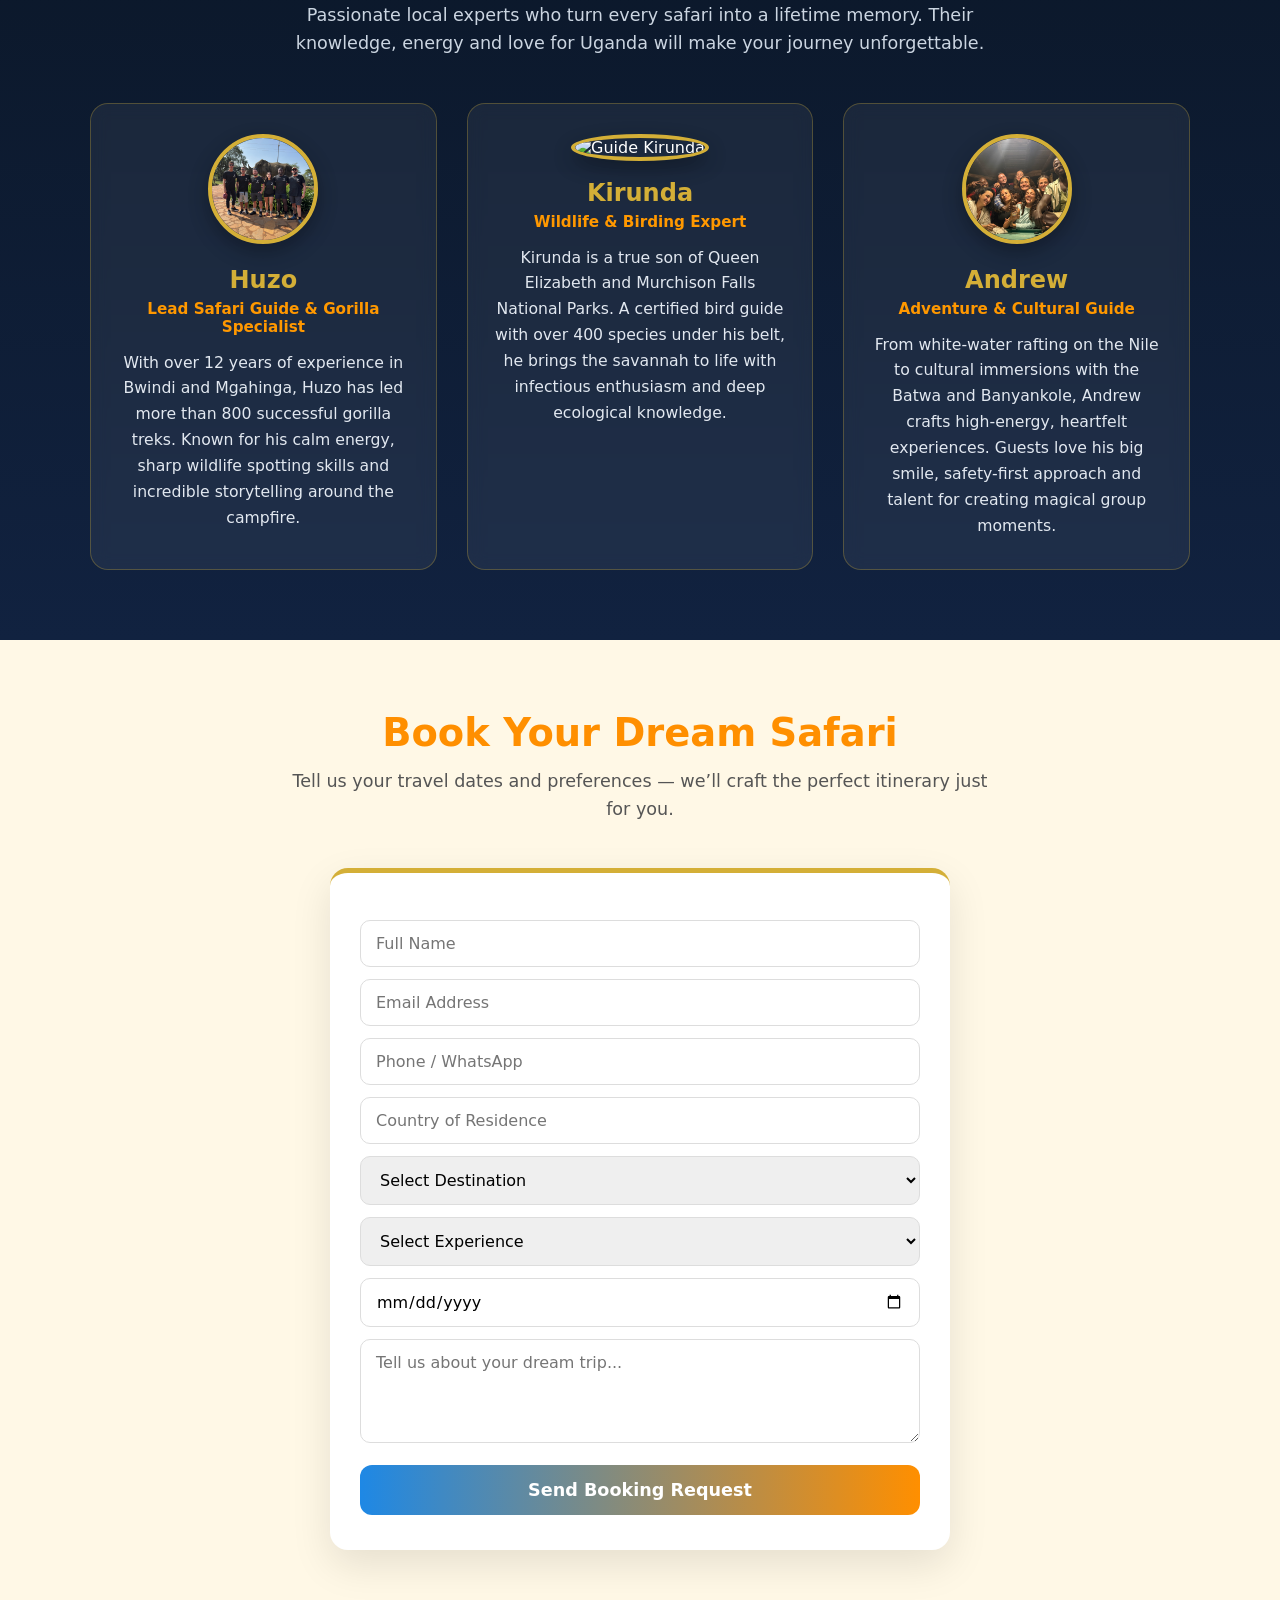
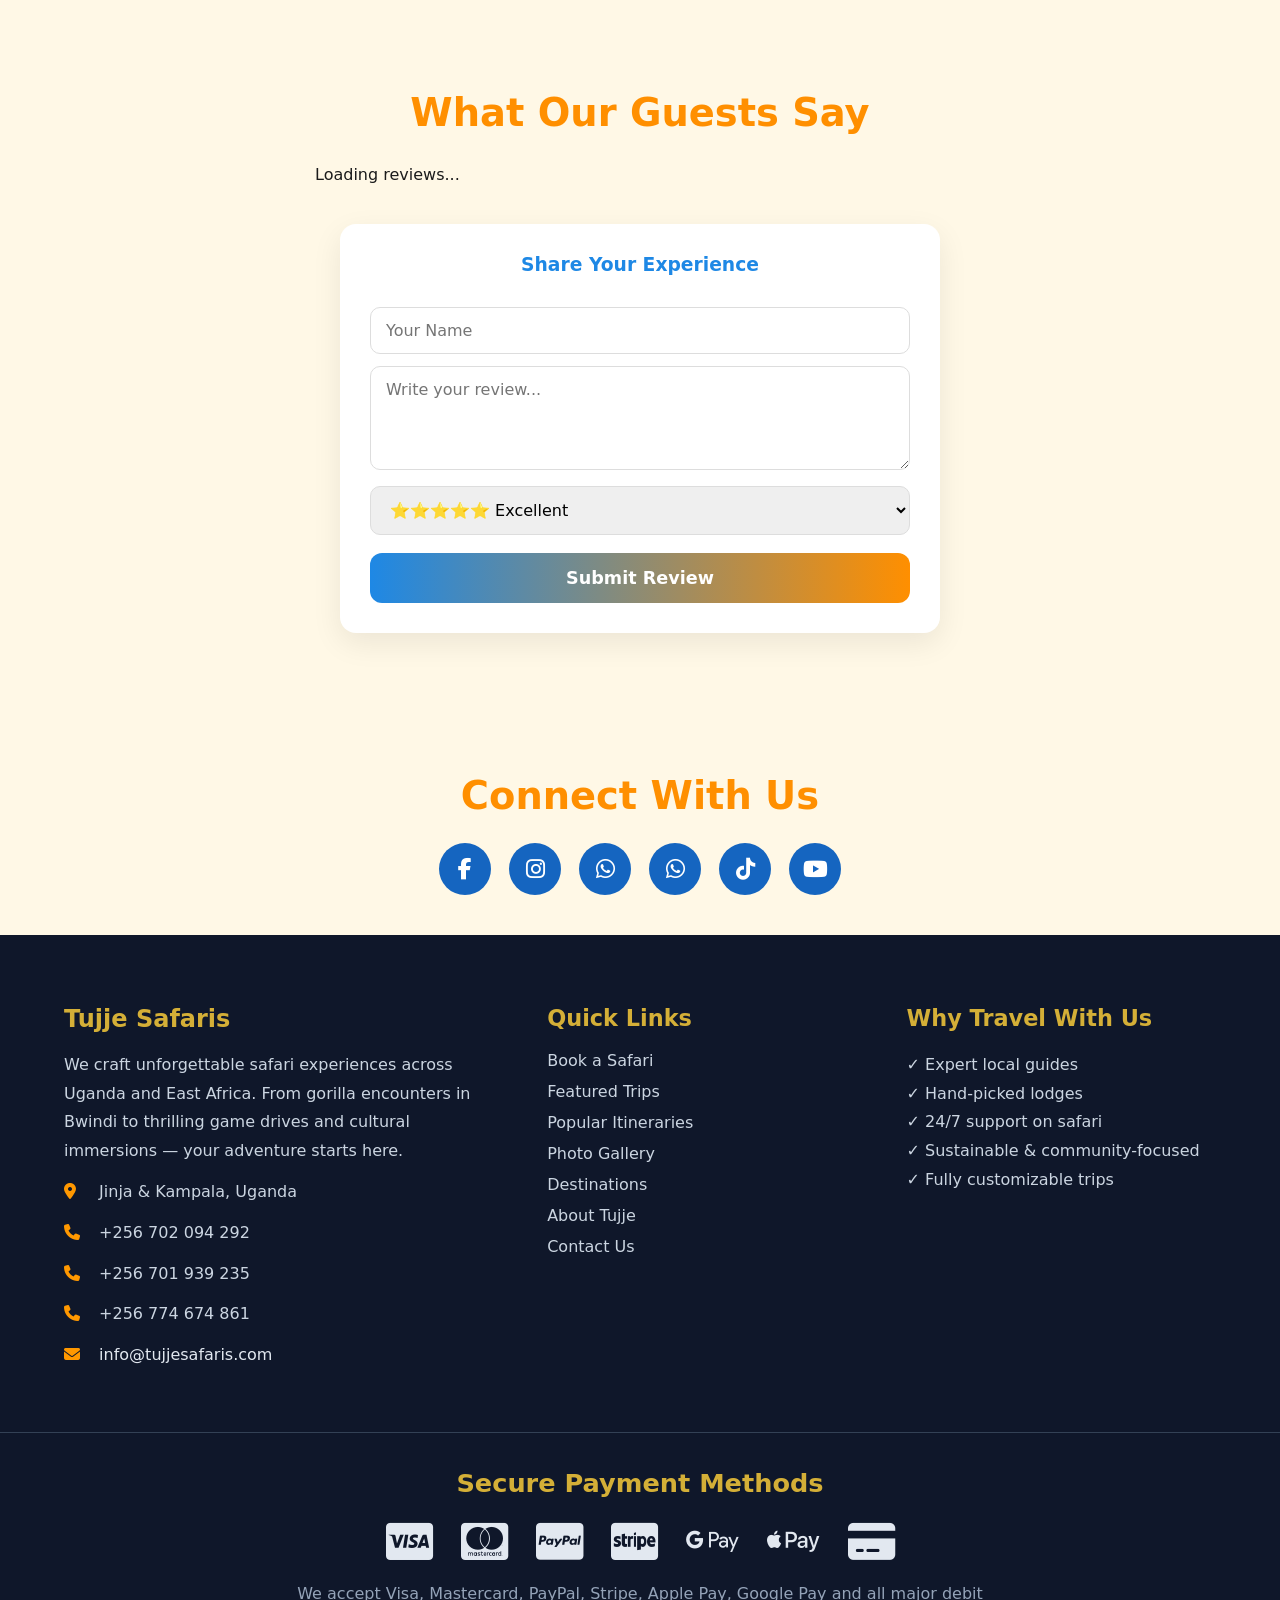
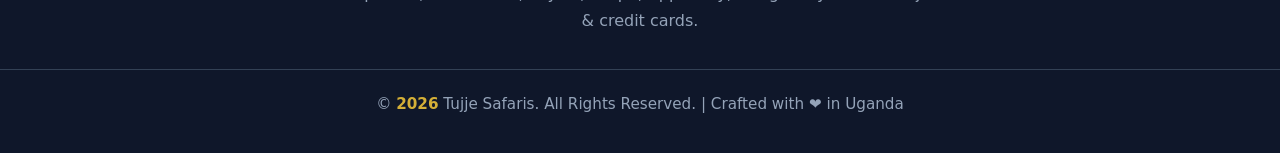
==== commit 400ddb3f: "Update index.html" ====
--- a/index.html
+++ b/index.html
@@ -102,6 +102,8 @@
   cursor: pointer;
   z-index: 1001;
   box-shadow: 0 4px 15px rgba(0,0,0,.3);
+  border: none;
+  line-height: 1;
 }
 
 .sidebar {
@@ -226,6 +228,118 @@
   margin: 0 auto 45px;
   font-size: 1.1rem;
   line-height: 1.6;
+}
+
+/* ===== FEATURED TRIPS ===== */
+.featured-trips {
+  background: #fff;
+}
+
+.trips-grid {
+  display: grid;
+  grid-template-columns: repeat(auto-fit, minmax(300px, 1fr));
+  gap: 28px;
+  max-width: 1300px;
+  margin: 0 auto;
+}
+
+.trip-card {
+  background: white;
+  border-radius: 18px;
+  overflow: hidden;
+  box-shadow: 0 12px 30px rgba(0,0,0,0.1);
+  border: 1px solid #eee;
+  transition: 0.35s;
+  display: flex;
+  flex-direction: column;
+}
+
+.trip-card:hover {
+  transform: translateY(-8px);
+  box-shadow: 0 20px 40px rgba(0,0,0,0.15);
+}
+
+.trip-card img {
+  width: 100%;
+  height: 220px;
+  object-fit: cover;
+  display: block;
+}
+
+.trip-body {
+  padding: 22px 20px 26px;
+  flex: 1;
+  display: flex;
+  flex-direction: column;
+}
+
+.trip-body h3 {
+  color: #1e88e5;
+  font-size: 1.35rem;
+  margin-bottom: 8px;
+}
+
+.trip-days {
+  display: inline-block;
+  background: linear-gradient(90deg, #ff9800, #d4af37);
+  color: white;
+  font-size: 0.85rem;
+  font-weight: 700;
+  padding: 4px 12px;
+  border-radius: 20px;
+  margin-bottom: 12px;
+}
+
+.trip-body p {
+  color: #555;
+  font-size: 0.95rem;
+  line-height: 1.55;
+  margin-bottom: 16px;
+  flex: 1;
+}
+
+.price-table {
+  width: 100%;
+  border-collapse: collapse;
+  margin-bottom: 16px;
+  font-size: 0.92rem;
+}
+
+.price-table th,
+.price-table td {
+  padding: 8px 6px;
+  text-align: left;
+  border-bottom: 1px solid #f0f0f0;
+}
+
+.price-table th {
+  color: #777;
+  font-weight: 600;
+  font-size: 0.82rem;
+  text-transform: uppercase;
+}
+
+.price-table td:last-child {
+  font-weight: 700;
+  color: #1565c0;
+  text-align: right;
+}
+
+.trip-btn {
+  display: block;
+  text-align: center;
+  padding: 12px;
+  background: linear-gradient(90deg, #1e88e5, #ff8f00);
+  color: white;
+  text-decoration: none;
+  border-radius: 10px;
+  font-weight: 700;
+  transition: 0.3s;
+}
+
+.trip-btn:hover {
+  transform: translateY(-2px);
+  box-shadow: 0 6px 18px rgba(30,136,229,0.3);
 }
 
 /* ===== GUIDES SECTION ===== */
@@ -472,7 +586,7 @@
   transform: translateY(-6px);
 }
 
-/* ===== FOOTER – FULL WIDTH ===== */
+/* ===== FOOTER ===== */
 footer {
   width: 100%;
   background: var(--dark);
@@ -724,6 +838,7 @@
   .title { font-size: 1.9rem; }
   header h1 { font-size: 1.1rem; }
   .logo-img { width: 40px; height: 40px; }
+  .trips-grid { grid-template-columns: 1fr; }
 }
 </style>
 </head>
@@ -740,11 +855,11 @@
 </header>
 
 <!-- MENU -->
-<div class="menu-btn" onclick="toggleMenu()">☰</div>
+<button class="menu-btn" onclick="toggleMenu()" aria-label="Open menu">☰</button>
 <div id="sidebar" class="sidebar">
   <h2>TUJJE SAFARIS</h2>
   <a href="index.html">🏠 Home</a>
-  <a href="trips.html">⭐ Featured Trips</a>
+  <a href="#featured-trips">⭐ Featured Trips</a>
   <a href="Itinerary.html">🗺️ Itineraries</a>
   <a href="gallery.html">🖼️ Gallery</a>
   <a href="destinations.html">📍 Destinations</a>
@@ -768,28 +883,123 @@
   </div>
 </section>
 
-<!-- PHOTO SLIDER – 15 IMAGES -->
+<!-- FEATURED TRIPS -->
+<section id="featured-trips" class="featured-trips">
+  <h2 class="title">Featured Safari Trips</h2>
+  <p class="subtitle">Hand-crafted itineraries with clear pricing for every budget. All packages can be fully customized.</p>
+
+  <div class="trips-grid">
+
+    <!-- 5 DAYS -->
+    <div class="trip-card">
+      <img src="IMG_0817.jpg" alt="Mountain gorilla in Bwindi">
+      <div class="trip-body">
+        <span class="trip-days">5 Days</span>
+        <h3>Gorilla Express</h3>
+        <p>Bwindi gorilla trekking + Lake Bunyonyi relaxation. Perfect short escape focused on the iconic mountain gorillas.</p>
+        <table class="price-table">
+          <tr><th>Style</th><th>Per person</th></tr>
+          <tr><td>Budget</td><td>from $1,850</td></tr>
+          <tr><td>Mid-range</td><td>from $2,450</td></tr>
+          <tr><td>Luxury</td><td>from $3,650</td></tr>
+        </table>
+        <a href="#booking" class="trip-btn">Enquire Now</a>
+      </div>
+    </div>
+
+    <!-- 7 DAYS -->
+    <div class="trip-card">
+      <img src="IMG_0818.jpg" alt="Gorilla eating vegetation">
+      <div class="trip-body">
+        <span class="trip-days">7 Days</span>
+        <h3>Gorillas & Chimps</h3>
+        <p>Bwindi gorillas + Kibale chimpanzee tracking + Queen Elizabeth game drives and boat cruise on the Kazinga Channel.</p>
+        <table class="price-table">
+          <tr><th>Style</th><th>Per person</th></tr>
+          <tr><td>Budget</td><td>from $2,650</td></tr>
+          <tr><td>Mid-range</td><td>from $3,450</td></tr>
+          <tr><td>Luxury</td><td>from $5,200</td></tr>
+        </table>
+        <a href="#booking" class="trip-btn">Enquire Now</a>
+      </div>
+    </div>
+
+    <!-- 8 DAYS -->
+    <div class="trip-card">
+      <img src="IMG_0813.jpg" alt="Hippos in the water">
+      <div class="trip-body">
+        <span class="trip-days">8 Days</span>
+        <h3>Classic Uganda</h3>
+        <p>Murchison Falls (hippos, Nile boat safari) + Kibale chimps + Queen Elizabeth + optional gorilla add-on.</p>
+        <table class="price-table">
+          <tr><th>Style</th><th>Per person</th></tr>
+          <tr><td>Budget</td><td>from $2,950</td></tr>
+          <tr><td>Mid-range</td><td>from $3,850</td></tr>
+          <tr><td>Luxury</td><td>from $5,900</td></tr>
+        </table>
+        <a href="#booking" class="trip-btn">Enquire Now</a>
+      </div>
+    </div>
+
+    <!-- 10 DAYS -->
+    <div class="trip-card">
+      <img src="IMG_0836.jpg" alt="Baby rhino in the grass">
+      <div class="trip-body">
+        <span class="trip-days">10 Days</span>
+        <h3>Ultimate Highlights</h3>
+        <p>Murchison Falls, Kibale, Queen Elizabeth, Bwindi gorillas + Ziwa Rhino Sanctuary. The perfect balance of wildlife and primates.</p>
+        <table class="price-table">
+          <tr><th>Style</th><th>Per person</th></tr>
+          <tr><td>Budget</td><td>from $3,650</td></tr>
+          <tr><td>Mid-range</td><td>from $4,750</td></tr>
+          <tr><td>Luxury</td><td>from $7,200</td></tr>
+        </table>
+        <a href="#booking" class="trip-btn">Enquire Now</a>
+      </div>
+    </div>
+
+    <!-- 14 DAYS -->
+    <div class="trip-card">
+      <img src="IMG_2681.jpg" alt="Lion cub in a tree">
+      <div class="trip-body">
+        <span class="trip-days">14 Days</span>
+        <h3>Grand Uganda Safari</h3>
+        <p>Full circuit: Kidepo Valley, Murchison, Kibale, Queen Elizabeth, Bwindi + cultural experiences. The complete Uganda adventure.</p>
+        <table class="price-table">
+          <tr><th>Style</th><th>Per person</th></tr>
+          <tr><td>Budget</td><td>from $4,950</td></tr>
+          <tr><td>Mid-range</td><td>from $6,450</td></tr>
+          <tr><td>Luxury</td><td>from $9,800</td></tr>
+        </table>
+        <a href="#booking" class="trip-btn">Enquire Now</a>
+      </div>
+    </div>
+
+  </div>
+</section>
+
+<!-- PHOTO SLIDER -->
 <section class="home-gallery">
   <h2>Moments from the Wild</h2>
   <p>Real adventures. Real smiles. Real Africa with Tujje Safaris.</p>
 
   <div class="swiper gallerySwiper">
     <div class="swiper-wrapper">
+      <div class="swiper-slide"><img src="IMG_0813.jpg" alt="Hippos in the water"></div>
+      <div class="swiper-slide"><img src="IMG_0817.jpg" alt="Mountain gorilla resting"></div>
+      <div class="swiper-slide"><img src="IMG_0818.jpg" alt="Gorilla eating leaves"></div>
+      <div class="swiper-slide"><img src="IMG_0820.jpg" alt="Close-up of gorilla face"></div>
+      <div class="swiper-slide"><img src="IMG_0845.jpg" alt="Hornbills pair"></div>
+      <div class="swiper-slide"><img src="IMG_0823.jpg" alt="Chimpanzee in the forest"></div>
+      <div class="swiper-slide"><img src="IMG_0816.jpg" alt="Gorilla looking at camera"></div>
+      <div class="swiper-slide"><img src="IMG_0836.jpg" alt="Baby rhino"></div>
+      <div class="swiper-slide"><img src="IMG_2681.jpg" alt="Young lion in tree"></div>
+      <div class="swiper-slide"><img src="IMG_5709.jpg" alt="Group by the lake"></div>
+      <div class="swiper-slide"><img src="IMG_1858.jpg" alt="Murchison Falls National Park entrance"></div>
       <div class="swiper-slide"><img src="IMG_5349.jpeg" alt="Banana farm adventure"></div>
-      <div class="swiper-slide"><img src="IMG_5709.jpeg" alt="Lakeside fitness with friends"></div>
-      <div class="swiper-slide"><img src="IMG_6153.jpeg" alt="Evening poolside laughter"></div>
-      <div class="swiper-slide"><img src="IMG_2687.jpeg" alt="Rhino statue team photo"></div>
+      <div class="swiper-slide"><img src="IMG_6153.jpeg" alt="Evening poolside"></div>
+      <div class="swiper-slide"><img src="IMG_2687.jpeg" alt="Team photo"></div>
       <div class="swiper-slide"><img src="IMG_4395.jpeg" alt="Yoga overlooking the valley"></div>
-      <div class="swiper-slide"><img src="IMG_4841.jpeg" alt="Mountain biking safari"></div>
-      <div class="swiper-slide"><img src="IMG_0001.jpeg" alt="White water rafting team"></div>
-      <div class="swiper-slide"><img src="IMG_1922.jpeg" alt="Crater lake group"></div>
-      <div class="swiper-slide"><img src="IMG_0860.jpeg" alt="Kupenda Experience team"></div>
-      <div class="swiper-slide"><img src="IMG_2235.jpeg" alt="Beautiful crater lake viewpoint"></div>
-      <div class="swiper-slide"><img src="IMG_1867.jpeg" alt="Happy group at the lake"></div>
-      <div class="swiper-slide"><img src="5dfe4bce-0082-4ba8-a697-215cb2c59758.jpeg" alt="Safari vehicle fun"></div>
-      <div class="swiper-slide"><img src="7e49b6ec-0396-4e74-acce-b9b2e1d7ab12.jpeg" alt="Friends by the landcruiser"></div>
-      <div class="swiper-slide"><img src="IMG_2340.jpeg" alt="Tourist van group photo"></div>
-      <div class="swiper-slide"><img src="f93540c0-1b3e-4640-8de3-4c128f0fbdd4.jpeg" alt="Gorilla trekking certificates"></div>
     </div>
     <div class="swiper-button-next"></div>
     <div class="swiper-button-prev"></div>
@@ -811,7 +1021,7 @@
     </div>
 
     <div class="guide-card">
-      <img src="IMG_5709.jpeg" alt="Guide Kirunda" class="guide-avatar">
+      <img src="IMG_5709.jpg" alt="Guide Kirunda" class="guide-avatar">
       <h3>Kirunda</h3>
       <div class="guide-role">Wildlife & Birding Expert</div>
       <p>Kirunda is a true son of Queen Elizabeth and Murchison Falls National Parks. A certified bird guide with over 400 species under his belt, he brings the savannah to life with infectious enthusiasm and deep ecological knowledge.</p>
@@ -898,7 +1108,7 @@
   </div>
 </section>
 
-<!-- FOOTER – FULL WIDTH -->
+<!-- FOOTER -->
 <footer>
   <div class="footer-inner">
     <div class="footer-about">
@@ -915,6 +1125,7 @@
       <h3>Quick Links</h3>
       <ul>
         <li><a href="#booking">Book a Safari</a></li>
+        <li><a href="#featured-trips">Featured Trips</a></li>
         <li><a href="Itinerary.html">Popular Itineraries</a></li>
         <li><a href="gallery.html">Photo Gallery</a></li>
         <li><a href="destinations.html">Destinations</a></li>
@@ -989,27 +1200,38 @@
 // Year
 document.getElementById("year").textContent = new Date().getFullYear();
 
-// Menu
+// Menu – fixed and reliable
 function toggleMenu() {
   document.getElementById("sidebar").classList.toggle("open");
   document.getElementById("overlay").classList.toggle("show");
 }
 
-// Swiper Gallery
-new Swiper(".gallerySwiper", {
-  loop: true,
-  centeredSlides: true,
-  spaceBetween: 25,
-  autoplay: { delay: 3200, disableOnInteraction: false },
-  speed: 900,
-  pagination: { el: ".swiper-pagination", clickable: true },
-  navigation: { nextEl: ".swiper-button-next", prevEl: ".swiper-button-prev" },
-  breakpoints: {
-    0:   { slidesPerView: 1 },
-    640: { slidesPerView: 1.3 },
-    900: { slidesPerView: 2.2 },
-    1200:{ slidesPerView: 2.8 }
-  }
+// Swiper Gallery – now correctly initialized
+document.addEventListener("DOMContentLoaded", function () {
+  new Swiper(".gallerySwiper", {
+    loop: true,
+    centeredSlides: true,
+    spaceBetween: 25,
+    autoplay: {
+      delay: 3200,
+      disableOnInteraction: false
+    },
+    speed: 900,
+    pagination: {
+      el: ".swiper-pagination",
+      clickable: true
+    },
+    navigation: {
+      nextEl: ".swiper-button-next",
+      prevEl: ".swiper-button-prev"
+    },
+    breakpoints: {
+      0:   { slidesPerView: 1 },
+      640: { slidesPerView: 1.3 },
+      900: { slidesPerView: 2.2 },
+      1200:{ slidesPerView: 2.8 }
+    }
+  });
 });
 
 // EmailJS Booking
@@ -1045,12 +1267,9 @@
   btn.innerHTML = "Send Booking Request";
 });
 
-// Chatbot
-<script>
 /* ===========================
-   TUJJE SAFARI AI – PROFESSIONAL VERSION
+   TUJJE SAFARI AI – CHATBOT
 =========================== */
-
 function toggleChat() {
   document.getElementById("chatbot").classList.toggle("showChat");
 }
@@ -1069,12 +1288,10 @@
 
   const messages = document.getElementById("messages");
 
-  // Show user message
   messages.innerHTML += `<div class="userMessage">${rawMsg}</div>`;
   input.value = "";
   messages.scrollTop = messages.scrollHeight;
 
-  // Show typing indicator
   const typingId = "typing-" + Date.now();
   messages.innerHTML += `<div class="botMessage" id="${typingId}"><em>Tujje AI is typing...</em></div>`;
   messages.scrollTop = messages.scrollHeight;
@@ -1084,15 +1301,12 @@
 
     let reply = "";
 
-    // ========== GREETINGS ==========
     if (msg.match(/^(hi|hello|hey|good morning|good afternoon|good evening|karibu|habari)/)) {
       reply = `Karibu sana! 👋<br><br>
       Welcome to <strong>Tujje Safaris</strong>. I’m your personal safari consultant.<br><br>
       I can help you with gorilla trekking, wildlife safaris, chimpanzee tracking, itineraries, best time to visit, packing advice, and more.<br><br>
       How may I assist you today?`;
     }
-
-    // ========== GORILLA TREKKING ==========
     else if (msg.includes("gorilla") || msg.includes("bwindi") || msg.includes("mgahinga")) {
       reply = `🦍 <strong>Gorilla Trekking in Uganda</strong><br><br>
       Uganda is home to more than half of the world’s remaining mountain gorillas. The main locations are:<br><br>
@@ -1100,134 +1314,96 @@
       • <strong>Mgahinga Gorilla National Park</strong><br><br>
       <strong>Key details:</strong><br>
       • Permit cost: USD 800 per person (2025/2026)<br>
-      • Trek duration: 2–8 hours (depending on the family’s location)<br>
+      • Trek duration: 2–8 hours<br>
       • You spend 1 full hour with the gorillas<br>
       • Minimum age: 15 years<br><br>
-      We highly recommend booking permits at least 3–6 months in advance, especially for peak season (June–September & December–February).<br><br>
-      Would you like me to recommend a 3-day or 4-day gorilla trek itinerary?`;
+      We highly recommend booking permits 3–6 months in advance.<br><br>
+      Would you like a 3-day or 4-day gorilla trek itinerary?`;
     }
-
-    // ========== CHIMPANZEE ==========
     else if (msg.includes("chimp") || msg.includes("chimpanzee") || msg.includes("kibale")) {
       reply = `🐒 <strong>Chimpanzee Tracking</strong><br><br>
-      The best place for chimpanzee tracking in Uganda is <strong>Kibale National Park</strong> — often called the “Primate Capital of the World”.<br><br>
+      The best place is <strong>Kibale National Park</strong> — the “Primate Capital of the World”.<br><br>
       • Permit: USD 250 per person<br>
       • Success rate: over 90%<br>
-      • You can also do the Chimpanzee Habituation Experience (full day) for a deeper encounter<br><br>
-      Kibale combines perfectly with Queen Elizabeth National Park or a gorilla trek. Would you like a sample itinerary that includes chimps?`;
+      • Chimpanzee Habituation Experience also available<br><br>
+      Kibale pairs perfectly with Queen Elizabeth or a gorilla trek.`;
     }
-
-    // ========== BEST TIME ==========
     else if (msg.includes("best time") || msg.includes("when to visit") || msg.includes("best season") || msg.includes("weather")) {
       reply = `📅 <strong>Best Time to Visit Uganda</strong><br><br>
-      <strong>Peak Season (Dry):</strong><br>
-      • June – September<br>
-      • December – February<br>
-      Ideal for gorilla trekking and game drives. Trails are less muddy and wildlife viewing is excellent.<br><br>
-      <strong>Green Season (Shoulder):</strong><br>
-      • March – May<br>
-      • October – November<br>
-      Fewer tourists, lush landscapes, lower lodge rates, and still very good for trekking (with proper gear).<br><br>
-      Gorilla trekking is possible year-round. Which month are you considering?`;
+      <strong>Peak (Dry):</strong> June–September & December–February<br>
+      Ideal for gorilla trekking and game drives.<br><br>
+      <strong>Green Season:</strong> March–May & October–November<br>
+      Fewer tourists, lush landscapes, lower rates.<br><br>
+      Gorilla trekking is possible year-round.`;
     }
-
-    // ========== PACKAGES / ITINERARIES ==========
     else if (msg.includes("package") || msg.includes("itinerary") || msg.includes("safari package") || msg.includes("tour")) {
       reply = `🌍 <strong>Popular Safari Packages</strong><br><br>
-      We design both classic and fully custom itineraries. Some of our most loved options include:<br><br>
-      • 3–4 Days: Gorilla Trekking Express<br>
-      • 5–7 Days: Gorillas + Chimps + Queen Elizabeth<br>
-      • 8–10 Days: Classic Uganda Highlights<br>
-      • 12–14 Days: Ultimate Uganda (Gorillas, Chimps, Murchison, Kidepo)<br><br>
-      All packages can be tailored to your preferred comfort level (mid-range, luxury, or ultra-luxury).<br><br>
-      How many days are you thinking of, and how many people will be travelling?`;
+      • 5 Days – Gorilla Express<br>
+      • 7 Days – Gorillas & Chimps<br>
+      • 8 Days – Classic Uganda<br>
+      • 10 Days – Ultimate Highlights<br>
+      • 14 Days – Grand Uganda Safari<br><br>
+      All available in Budget, Mid-range and Luxury. How many days are you thinking of?`;
     }
-
-    // ========== PRICE / COST ==========
     else if (msg.includes("price") || msg.includes("cost") || msg.includes("how much") || msg.includes("budget") || msg.includes("rate")) {
       reply = `💰 <strong>Safari Costs</strong><br><br>
-      Prices vary depending on season, group size, lodge category, and itinerary length.<br><br>
-      As a general guide (per person sharing):<br>
+      Approximate per person sharing:<br>
       • Budget / Mid-range: from USD 350–550 per day<br>
       • Luxury: from USD 650–1,200+ per day<br><br>
-      Gorilla permits (USD 800) and chimpanzee permits (USD 250) are additional government fees.<br><br>
-      The best way is for us to prepare a personalized quote. Would you like to share your travel dates and preferred style (mid-range or luxury)?`;
+      Gorilla permit (USD 800) and chimpanzee permit (USD 250) are extra government fees.<br><br>
+      Share your dates and preferred style for a precise quote.`;
     }
-
-    // ========== WHAT TO PACK ==========
     else if (msg.includes("pack") || msg.includes("what to bring") || msg.includes("clothing") || msg.includes("gear")) {
-      reply = `🎒 <strong>What to Pack for Your Safari</strong><br><br>
-      <strong>Essential items:</strong><br>
-      • Neutral-coloured clothing (beige, olive, brown)<br>
-      • Long trousers & long-sleeved shirts for trekking<br>
+      reply = `🎒 <strong>What to Pack</strong><br><br>
+      • Neutral clothing (beige, olive, brown)<br>
+      • Long trousers & long-sleeved shirts<br>
       • Sturdy waterproof hiking boots<br>
-      • Light rain jacket<br>
-      • Warm fleece (mornings can be cool)<br>
+      • Light rain jacket + warm fleece<br>
       • Insect repellent, sunscreen, hat<br>
-      • Binoculars & camera with zoom lens<br>
-      • Reusable water bottle<br><br>
-      We provide a detailed packing list once you confirm your booking. Would you like the full list now?`;
+      • Binoculars & camera<br>
+      • Reusable water bottle`;
     }
-
-    // ========== HEALTH / VACCINES ==========
     else if (msg.includes("vaccine") || msg.includes("vaccination") || msg.includes("yellow fever") || msg.includes("malaria") || msg.includes("health")) {
       reply = `🩺 <strong>Health & Vaccinations</strong><br><br>
-      • <strong>Yellow Fever</strong> vaccination is required to enter Uganda (certificate needed).<br>
-      • Malaria prophylaxis is strongly recommended.<br>
-      • Routine vaccines (Hepatitis A, Typhoid, Tetanus) are advised.<br><br>
-      Always consult your doctor or a travel clinic 6–8 weeks before departure.<br><br>
-      We also recommend comprehensive travel insurance that covers medical evacuation.`;
+      • Yellow Fever vaccination is required<br>
+      • Malaria prophylaxis strongly recommended<br>
+      • Routine vaccines (Hep A, Typhoid, Tetanus) advised<br><br>
+      Consult a travel clinic 6–8 weeks before departure.`;
     }
-
-    // ========== LODGES ==========
     else if (msg.includes("lodge") || msg.includes("hotel") || msg.includes("accommodation") || msg.includes("where to stay")) {
       reply = `🏕️ <strong>Accommodation</strong><br><br>
-      We work with carefully selected properties across all categories:<br><br>
-      • Luxury: Sanctuary Gorilla Forest Camp, Buhoma Lodge, Kyambura Gorge Lodge, Clouds Mountain Gorilla Lodge<br>
-      • Mid-range: Ichumbi Gorilla Lodge, Engagi Lodge, Parkview Safari Lodge<br>
-      • Comfortable budget options also available<br><br>
-      Tell me your preferred style and the parks you want to visit, and I’ll recommend the best lodges.`;
+      We work with carefully selected properties:<br>
+      • Luxury: Sanctuary Gorilla Forest Camp, Clouds Mountain Gorilla Lodge, etc.<br>
+      • Mid-range: Ichumbi, Engagi, Parkview<br>
+      • Comfortable budget options also available`;
     }
-
-    // ========== BOOKING ==========
     else if (msg.includes("book") || msg.includes("reserve") || msg.includes("availability") || msg.includes("confirm")) {
       reply = `📅 <strong>Ready to Book?</strong><br><br>
-      Excellent! To check availability and prepare your custom itinerary, please share:<br><br>
+      Please share:<br>
       1. Travel dates<br>
       2. Number of people<br>
-      3. Preferred comfort level (mid-range / luxury)<br>
-      4. Interests (gorillas, wildlife, culture, adventure…)<br><br>
-      You can reply here or contact us directly on WhatsApp:<br>
-      📱 +256 702 094 292<br>
-      📱 +256 701 939 235<br><br>
-      We usually respond within a few hours.`;
+      3. Preferred comfort level<br>
+      4. Interests<br><br>
+      WhatsApp us: +256 702 094 292 or +256 701 939 235`;
     }
-
-    // ========== CONTACT ==========
     else if (msg.includes("contact") || msg.includes("whatsapp") || msg.includes("phone") || msg.includes("email") || msg.includes("reach")) {
       reply = `📞 <strong>Contact Tujje Safaris</strong><br><br>
       • WhatsApp / Call: +256 702 094 292<br>
       • WhatsApp / Call: +256 701 939 235<br>
-      • Email: info@tujjesafaris.com<br><br>
-      We’re available every day and happy to help you plan every detail of your journey.`;
+      • Email: info@tujjesafaris.com`;
     }
-
-    // ========== FALLBACK ==========
     else {
       reply = `Thank you for your question.<br><br>
-      I specialise in Uganda and East Africa safaris — including gorilla trekking, chimpanzee tracking, wildlife, itineraries, best time to visit, packing, and bookings.<br><br>
-      Could you please rephrase your question or let me know what you’d like to know more about? I’m here to help you plan an unforgettable journey.`;
+      I specialise in Uganda and East Africa safaris. Could you rephrase or tell me what you’d like to know more about?`;
     }
 
-    // Display reply
     messages.innerHTML += `<div class="botMessage">${reply}</div>`;
     messages.scrollTop = messages.scrollHeight;
-  }, 700 + Math.random() * 600); // natural typing delay
+  }, 700 + Math.random() * 600);
 }
 </script>
-</script>
-
-<!-- Firebase (kept for reviews) -->
+
+<!-- Firebase (reviews) -->
 <script type="module">
 import { initializeApp } from "https://www.gstatic.com/firebasejs/10.12.2/firebase-app.js";
 import { getFirestore, collection, addDoc, getDocs, query, orderBy, serverTimestamp } from "https://www.gstatic.com/firebasejs/10.12.2/firebase-firestore.js";
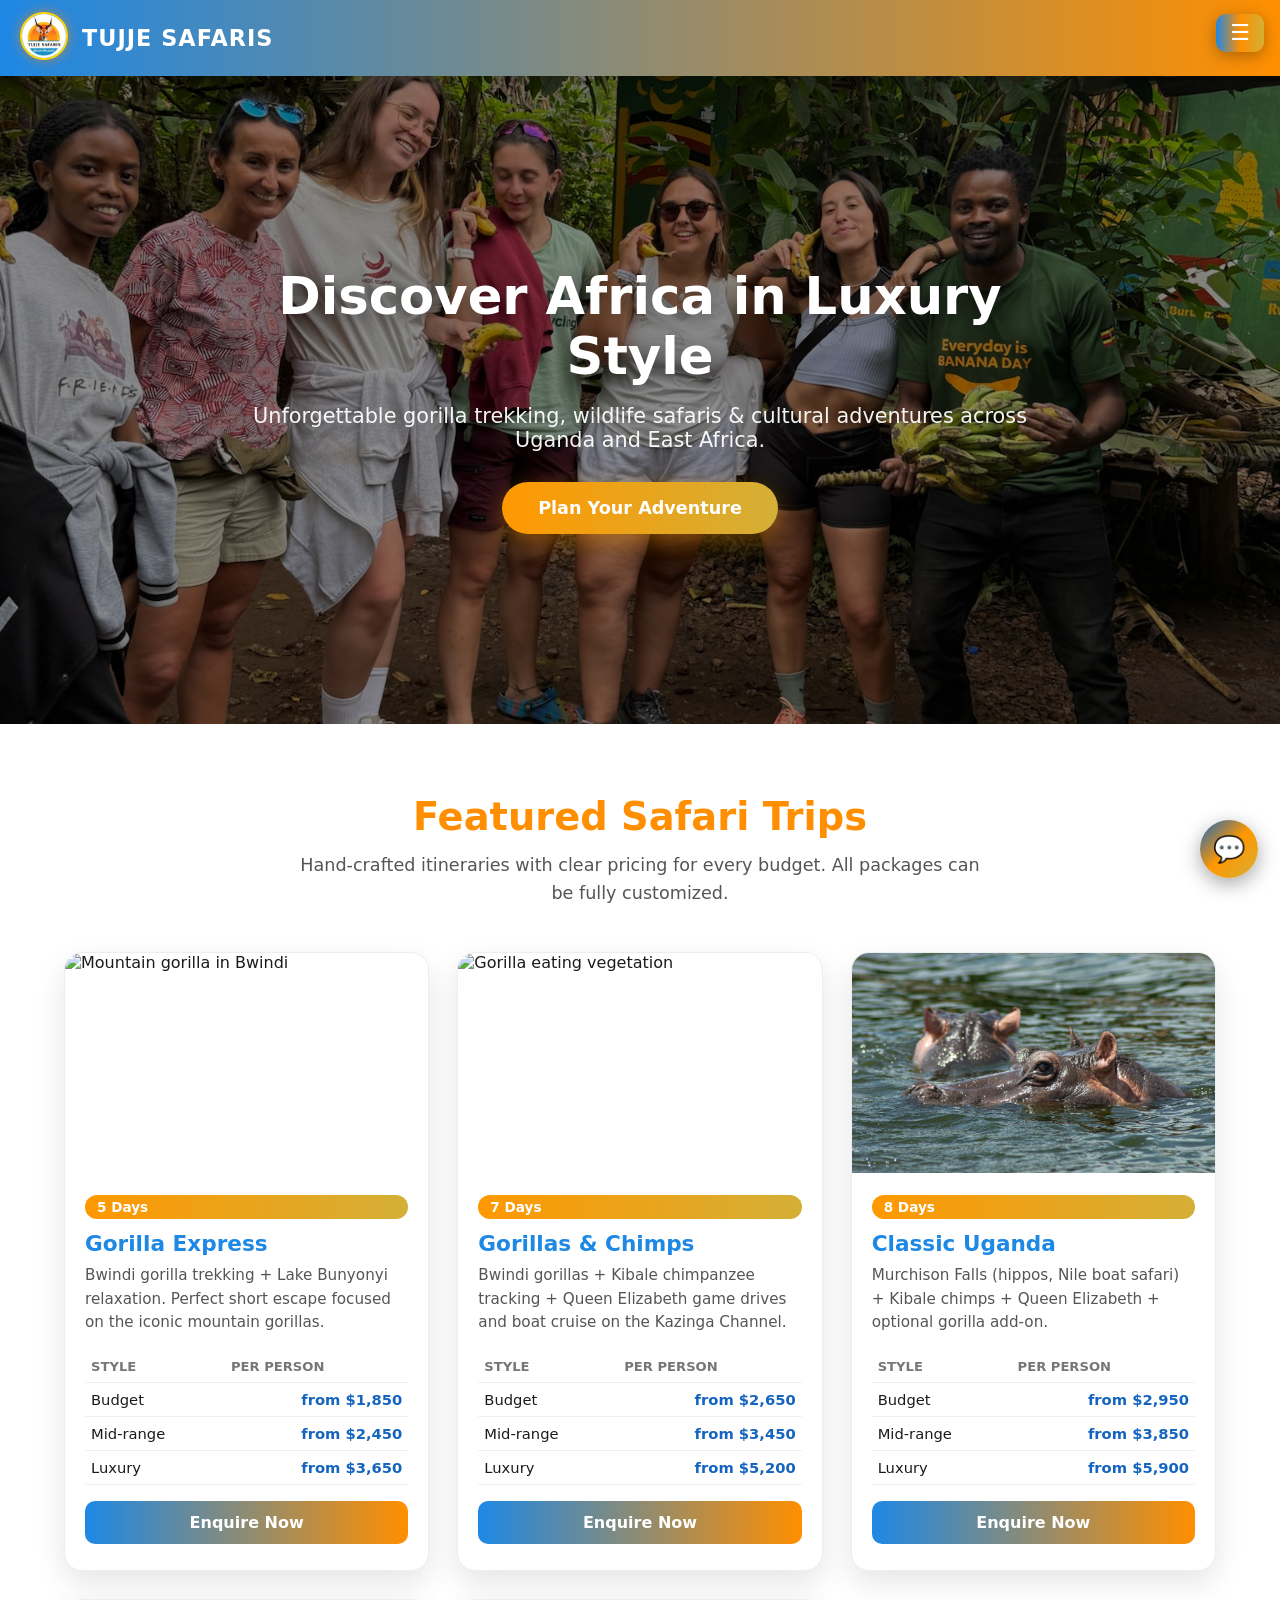
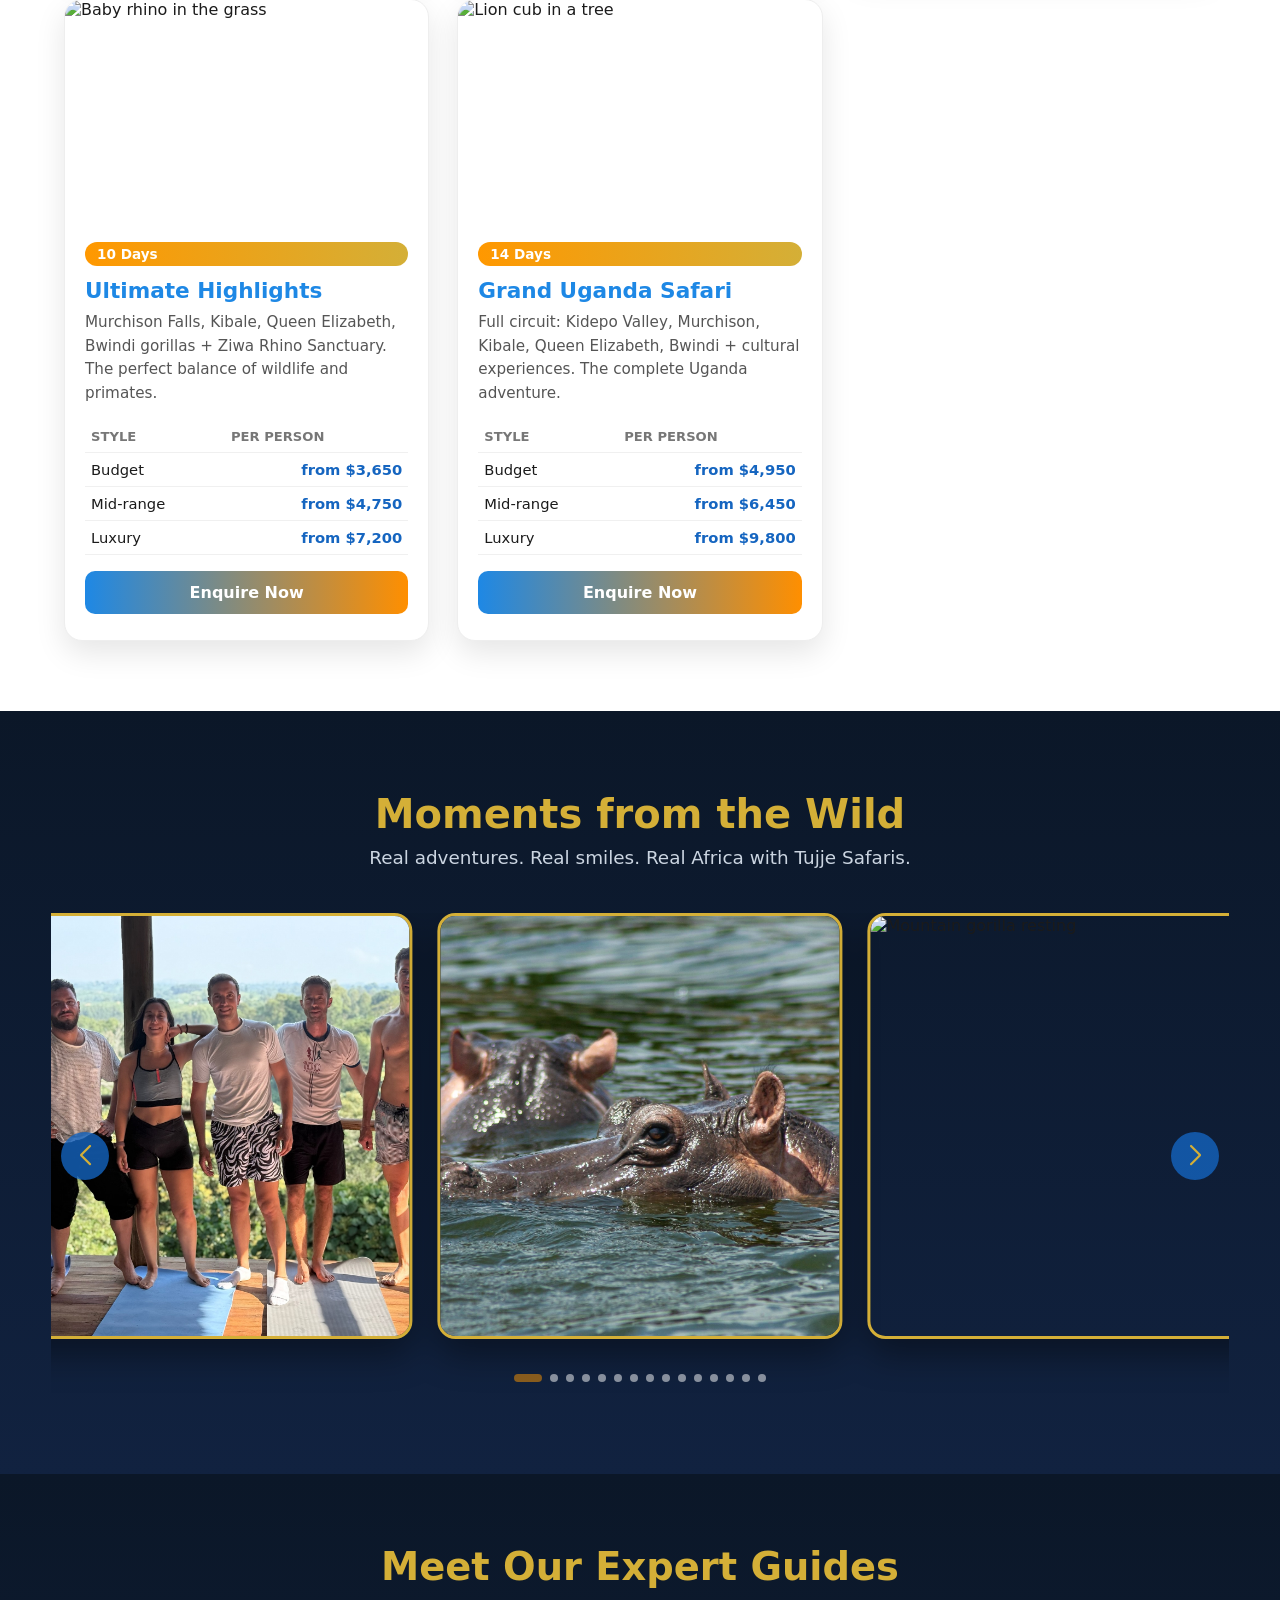
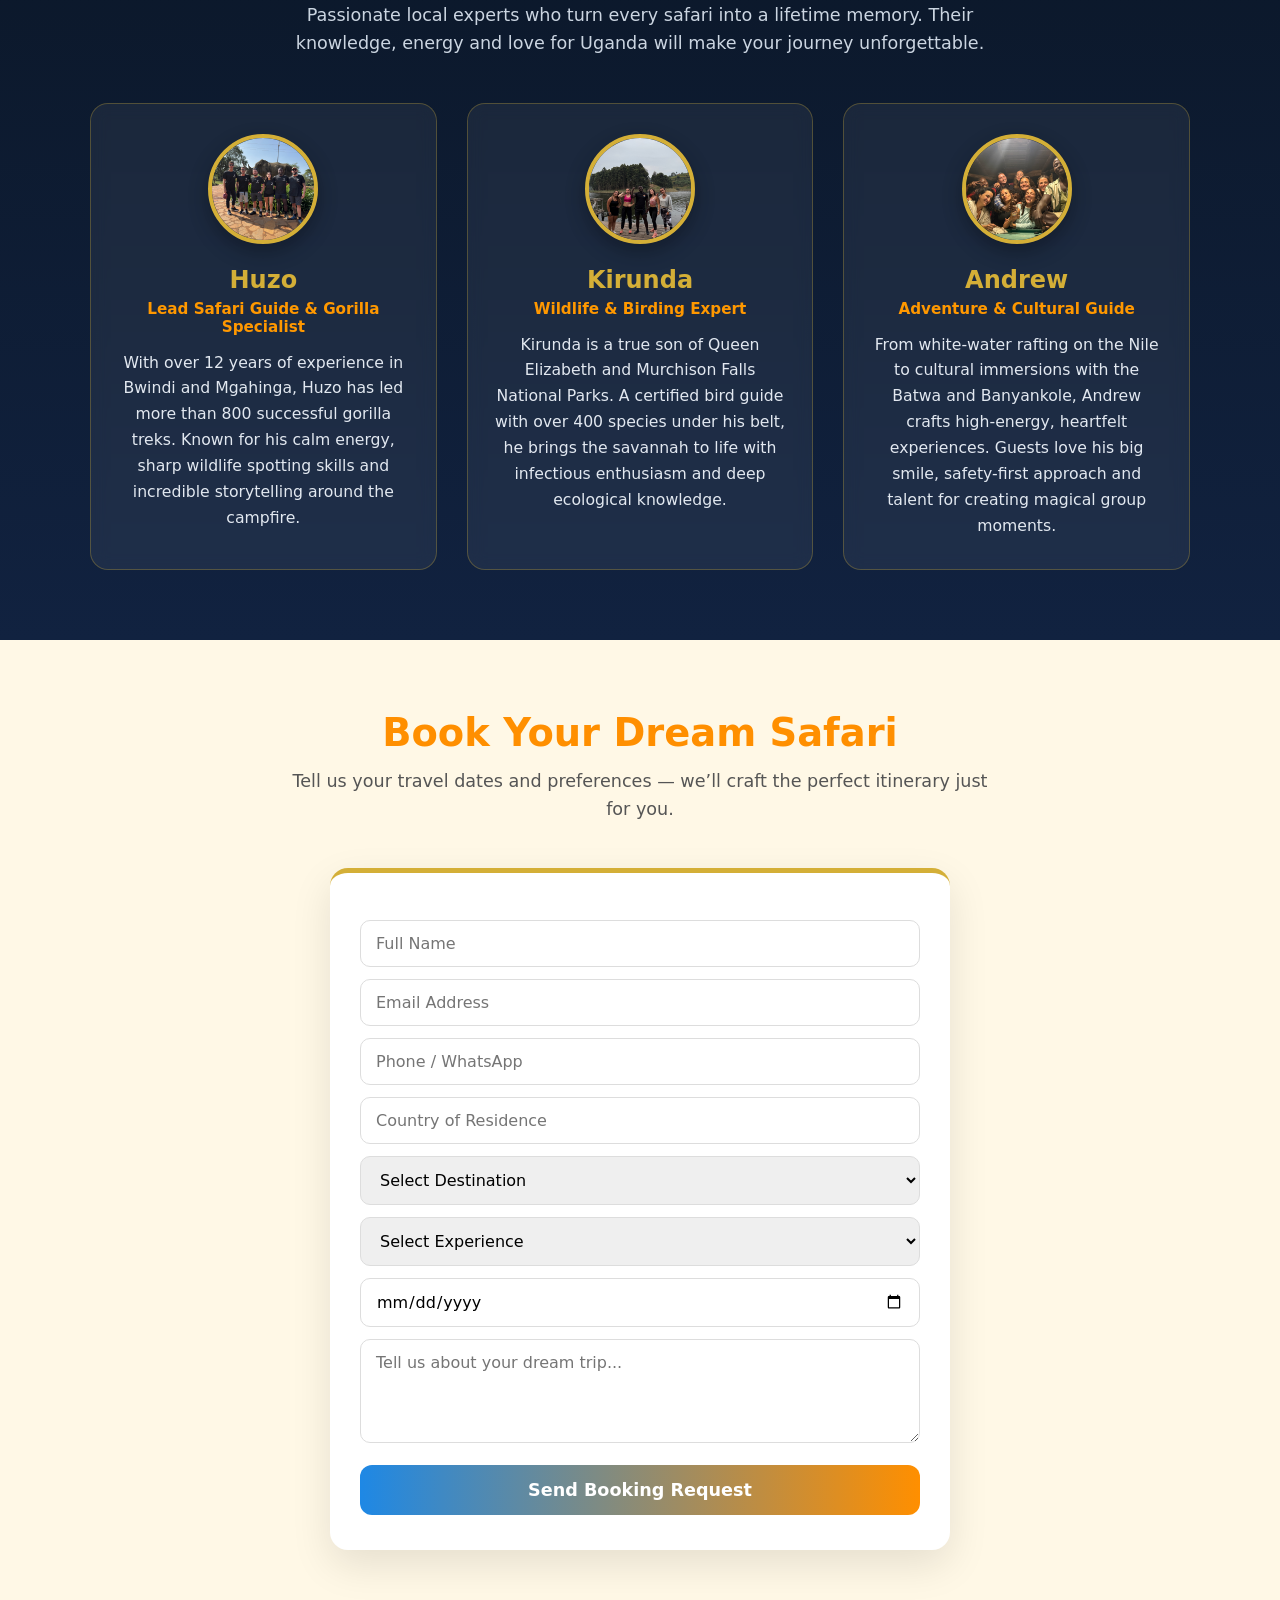
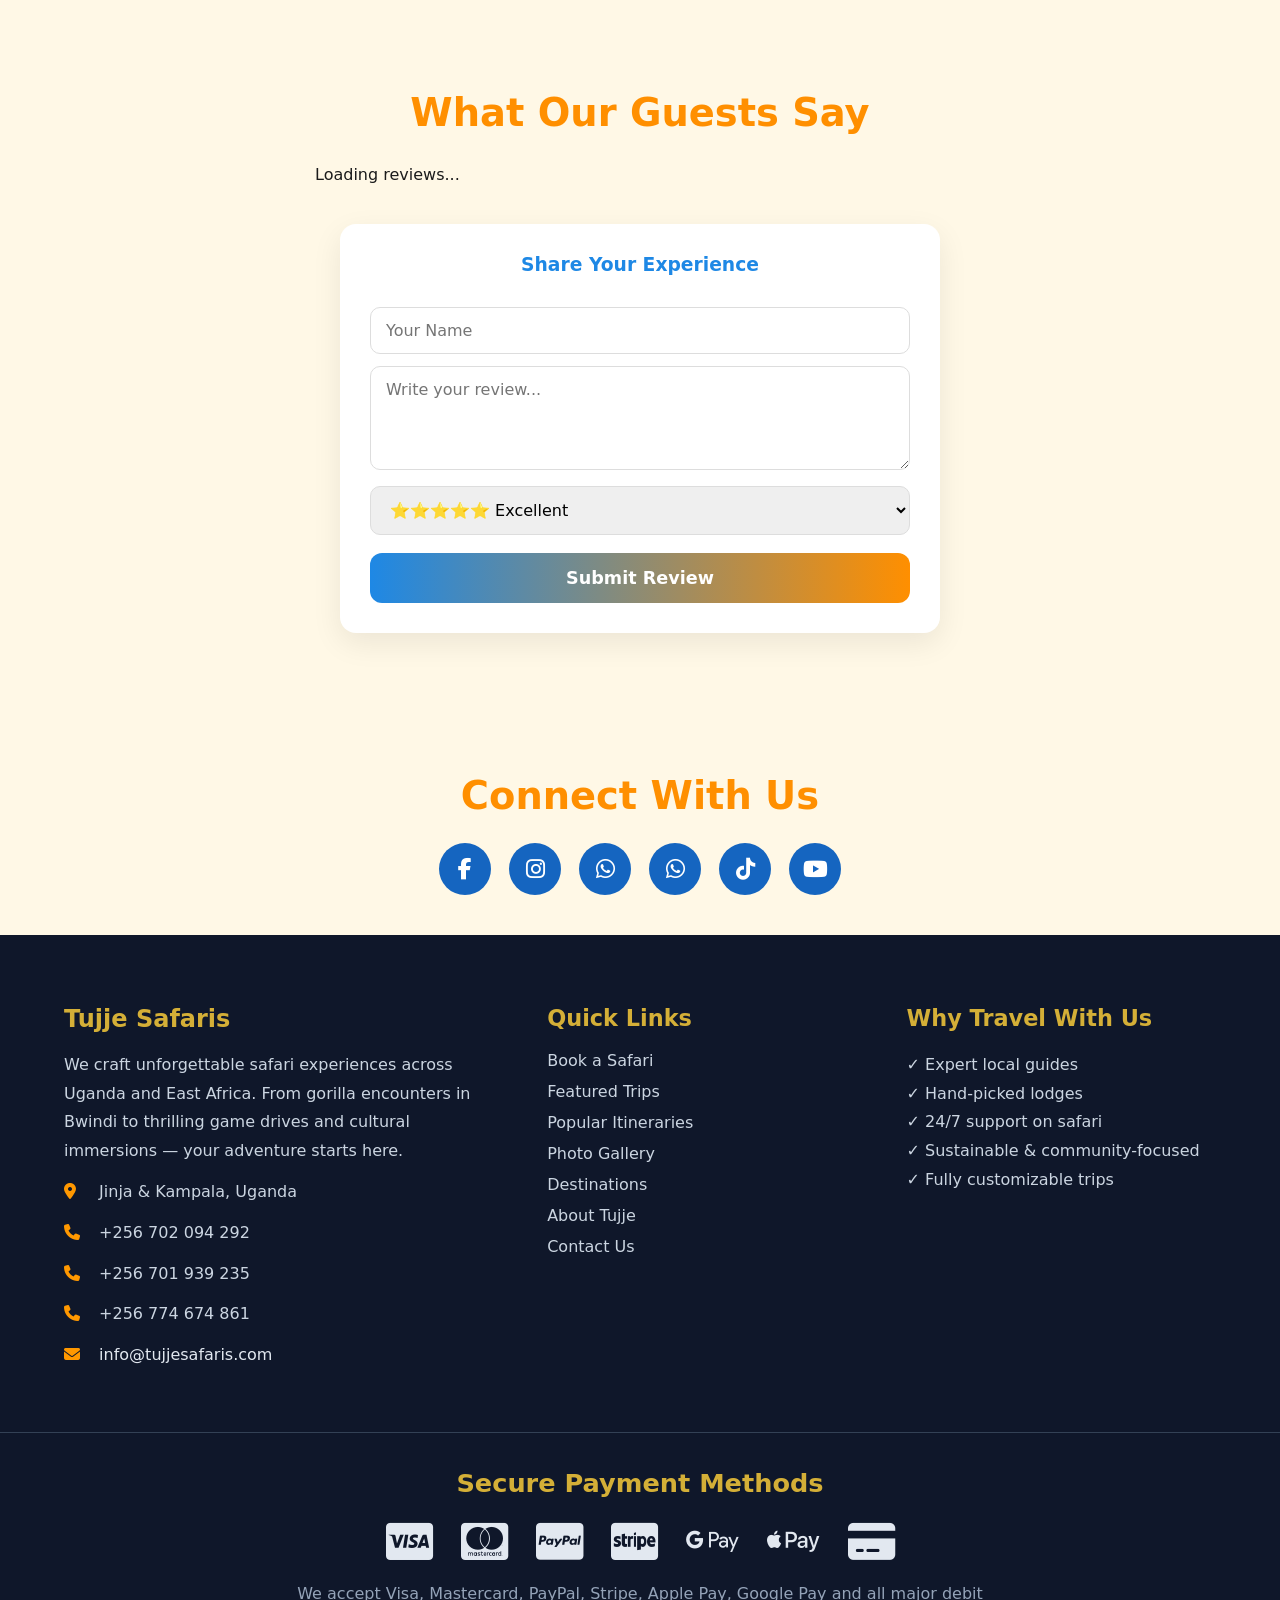
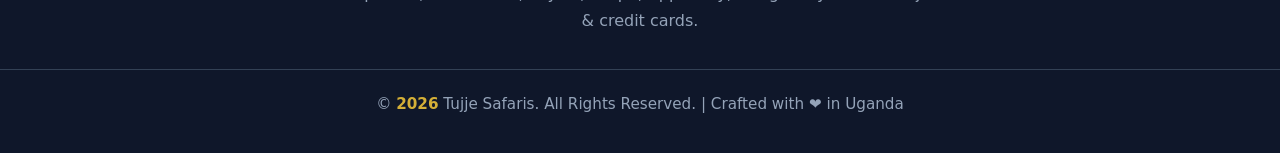
==== commit fb7ae21e: "Update index.html" ====
--- a/index.html
+++ b/index.html
@@ -163,7 +163,7 @@
   height: 72vh;
   min-height: 520px;
   background: linear-gradient(rgba(0,0,0,0.45), rgba(0,0,0,0.45)),
-              url("IMG_5349.jpg") center/cover no-repeat;
+              url("IMG_5349.jpeg") center/cover no-repeat;
   display: flex;
   align-items: center;
   justify-content: center;
@@ -926,7 +926,7 @@
 
     <!-- 8 DAYS -->
     <div class="trip-card">
-      <img src="IMG_0813.jpg" alt="Hippos in the water">
+      <img src="IMG_0813.jpeg" alt="Hippos in the water">
       <div class="trip-body">
         <span class="trip-days">8 Days</span>
         <h3>Classic Uganda</h3>
@@ -943,7 +943,7 @@
 
     <!-- 10 DAYS -->
     <div class="trip-card">
-      <img src="IMG_0836.jpg" alt="Baby rhino in the grass">
+      <img src="IMG_0836.jpeg" alt="Baby rhino in the grass">
       <div class="trip-body">
         <span class="trip-days">10 Days</span>
         <h3>Ultimate Highlights</h3>
@@ -960,7 +960,7 @@
 
     <!-- 14 DAYS -->
     <div class="trip-card">
-      <img src="IMG_2681.jpg" alt="Lion cub in a tree">
+      <img src="IMG_2681.jpeg" alt="Lion cub in a tree">
       <div class="trip-body">
         <span class="trip-days">14 Days</span>
         <h3>Grand Uganda Safari</h3>
@@ -985,17 +985,17 @@
 
   <div class="swiper gallerySwiper">
     <div class="swiper-wrapper">
-      <div class="swiper-slide"><img src="IMG_0813.jpg" alt="Hippos in the water"></div>
-      <div class="swiper-slide"><img src="IMG_0817.jpg" alt="Mountain gorilla resting"></div>
-      <div class="swiper-slide"><img src="IMG_0818.jpg" alt="Gorilla eating leaves"></div>
-      <div class="swiper-slide"><img src="IMG_0820.jpg" alt="Close-up of gorilla face"></div>
-      <div class="swiper-slide"><img src="IMG_0845.jpg" alt="Hornbills pair"></div>
-      <div class="swiper-slide"><img src="IMG_0823.jpg" alt="Chimpanzee in the forest"></div>
-      <div class="swiper-slide"><img src="IMG_0816.jpg" alt="Gorilla looking at camera"></div>
-      <div class="swiper-slide"><img src="IMG_0836.jpg" alt="Baby rhino"></div>
-      <div class="swiper-slide"><img src="IMG_2681.jpg" alt="Young lion in tree"></div>
-      <div class="swiper-slide"><img src="IMG_5709.jpg" alt="Group by the lake"></div>
-      <div class="swiper-slide"><img src="IMG_1858.jpg" alt="Murchison Falls National Park entrance"></div>
+      <div class="swiper-slide"><img src="IMG_0813.jpeg" alt="Hippos in the water"></div>
+      <div class="swiper-slide"><img src="IMG_0817.jpeg" alt="Mountain gorilla resting"></div>
+      <div class="swiper-slide"><img src="IMG_0818.jpeg" alt="Gorilla eating leaves"></div>
+      <div class="swiper-slide"><img src="IMG_0820.jpeg" alt="Close-up of gorilla face"></div>
+      <div class="swiper-slide"><img src="IMG_0845.jpeg" alt="Hornbills pair"></div>
+      <div class="swiper-slide"><img src="IMG_0823.jpeg" alt="Chimpanzee in the forest"></div>
+      <div class="swiper-slide"><img src="IMG_0816.jpeg" alt="Gorilla looking at camera"></div>
+      <div class="swiper-slide"><img src="IMG_0836.jpeg" alt="Baby rhino"></div>
+      <div class="swiper-slide"><img src="IMG_2681.jpeg" alt="Young lion in tree"></div>
+      <div class="swiper-slide"><img src="IMG_5709.jpeg" alt="Group by the lake"></div>
+      <div class="swiper-slide"><img src="IMG_1858.jpeg" alt="Murchison Falls National Park entrance"></div>
       <div class="swiper-slide"><img src="IMG_5349.jpeg" alt="Banana farm adventure"></div>
       <div class="swiper-slide"><img src="IMG_6153.jpeg" alt="Evening poolside"></div>
       <div class="swiper-slide"><img src="IMG_2687.jpeg" alt="Team photo"></div>
@@ -1021,7 +1021,7 @@
     </div>
 
     <div class="guide-card">
-      <img src="IMG_5709.jpg" alt="Guide Kirunda" class="guide-avatar">
+      <img src="IMG_5709.jpeg" alt="Guide Kirunda" class="guide-avatar">
       <h3>Kirunda</h3>
       <div class="guide-role">Wildlife & Birding Expert</div>
       <p>Kirunda is a true son of Queen Elizabeth and Murchison Falls National Parks. A certified bird guide with over 400 species under his belt, he brings the savannah to life with infectious enthusiasm and deep ecological knowledge.</p>
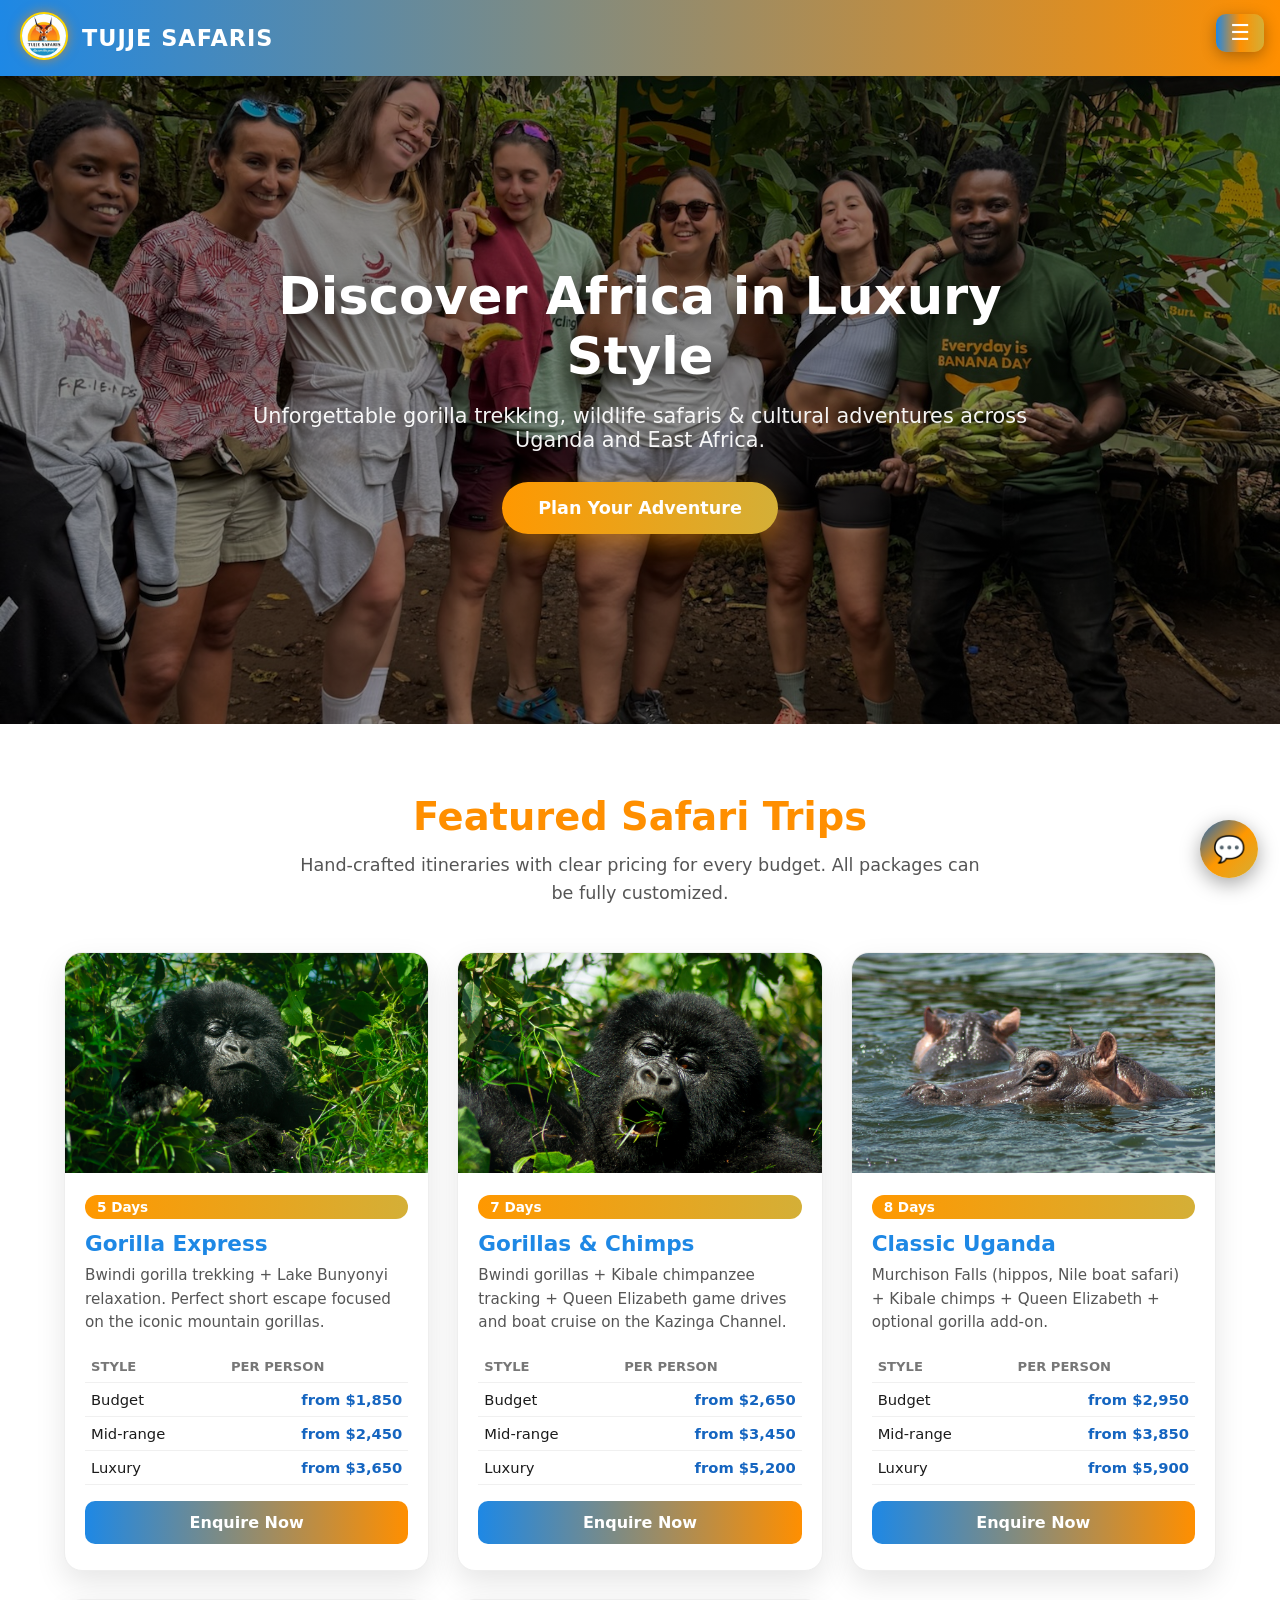
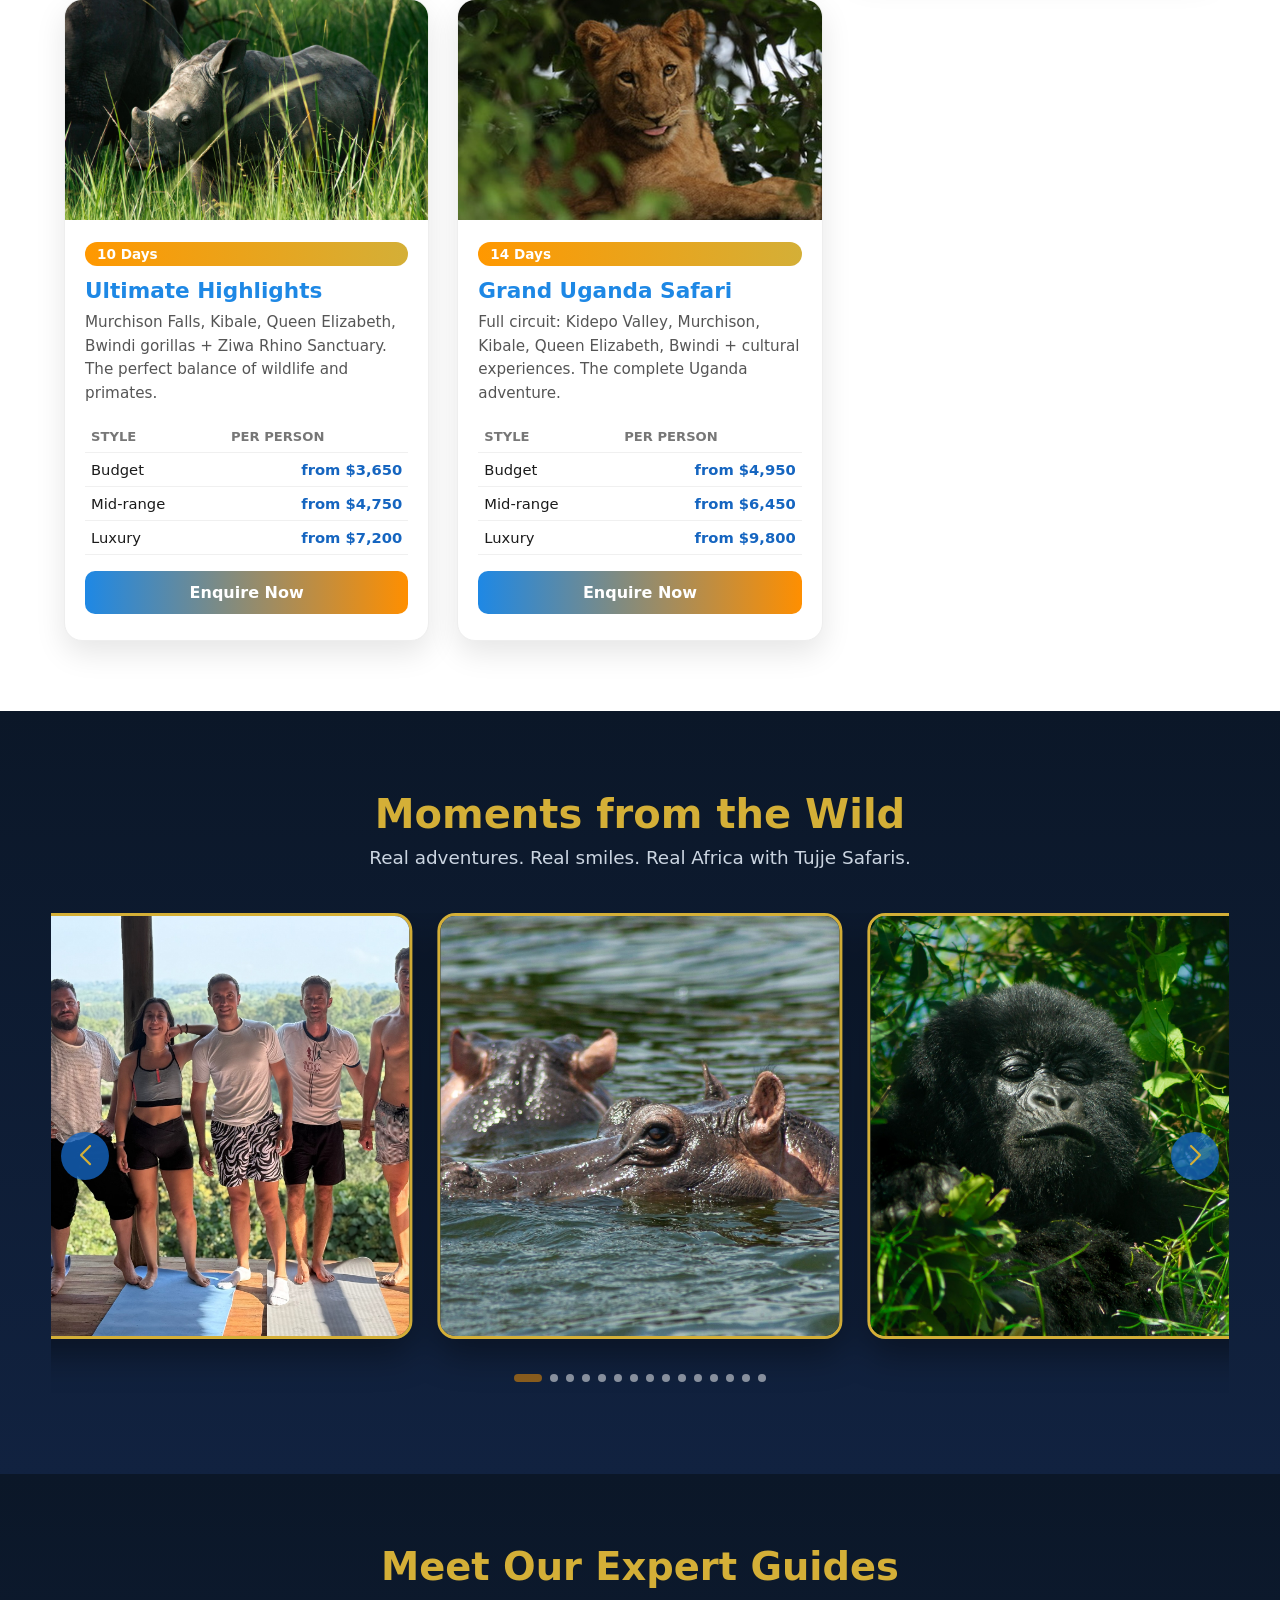
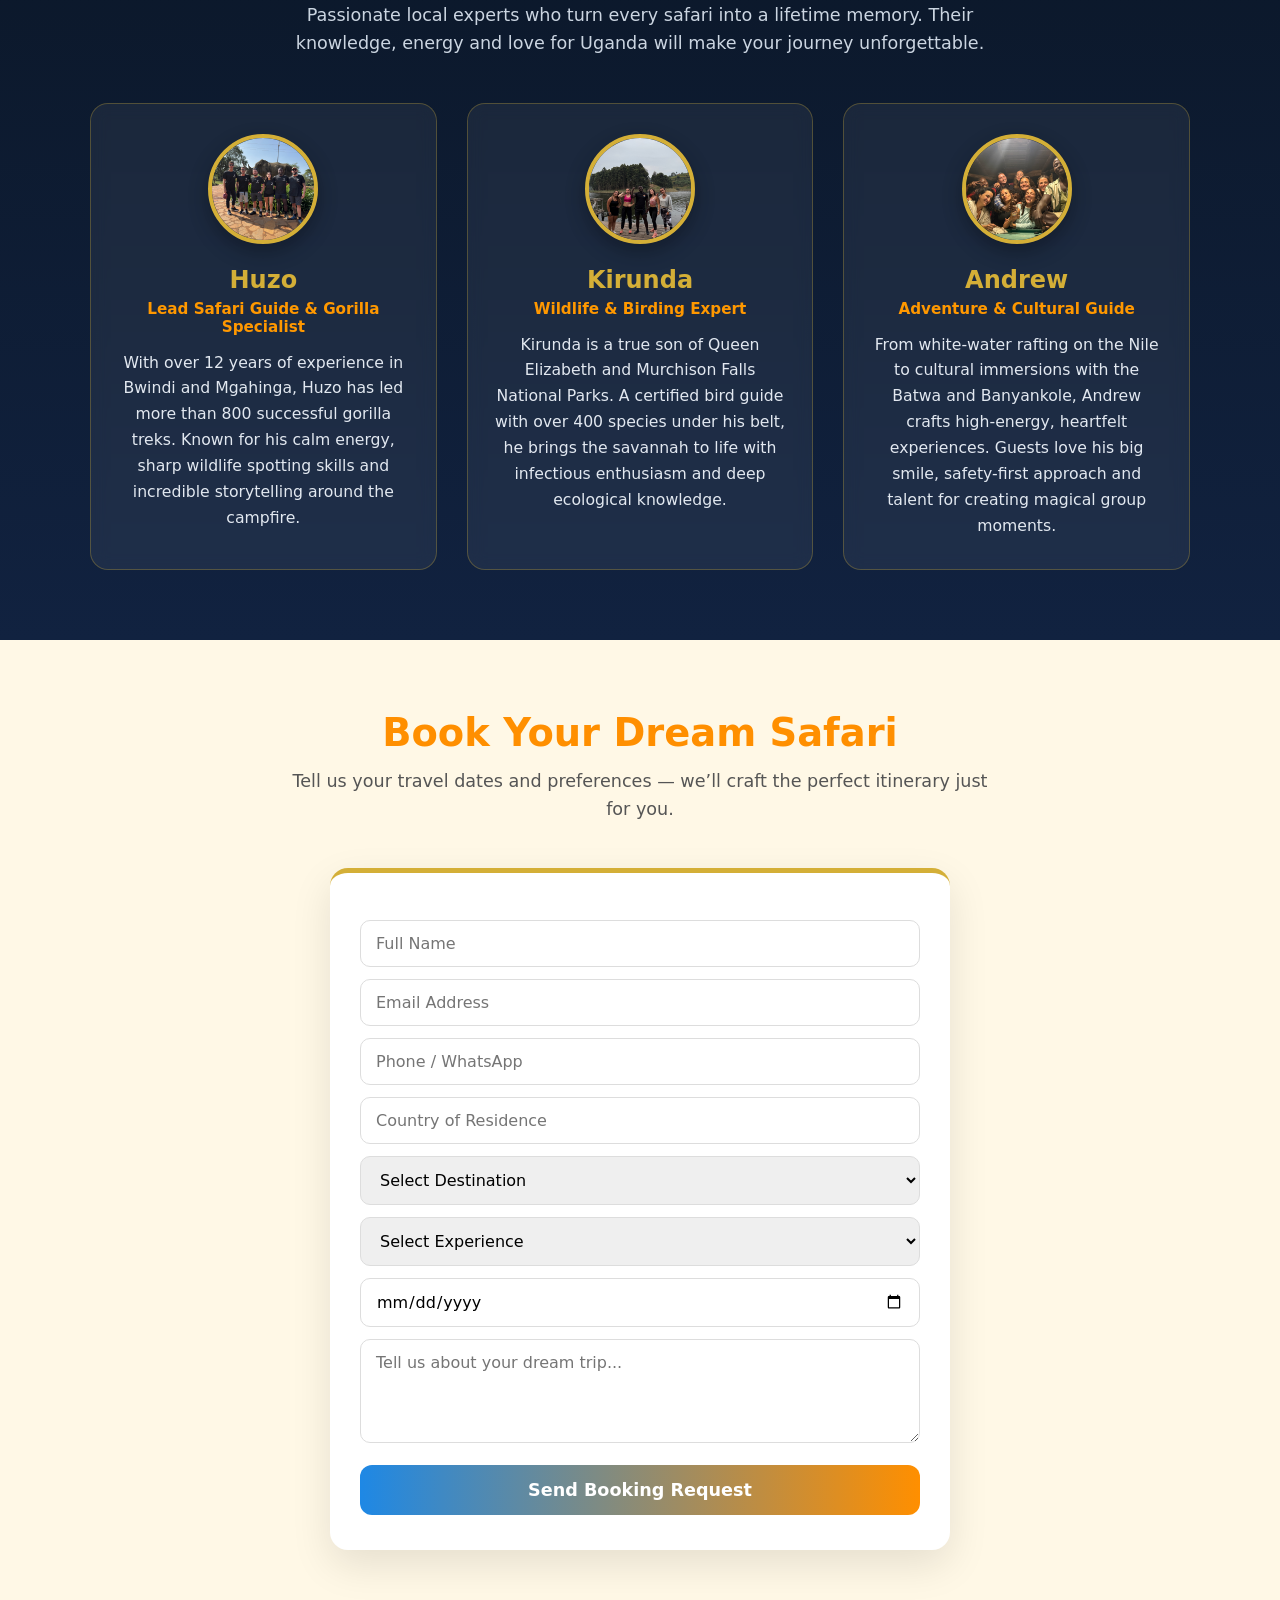
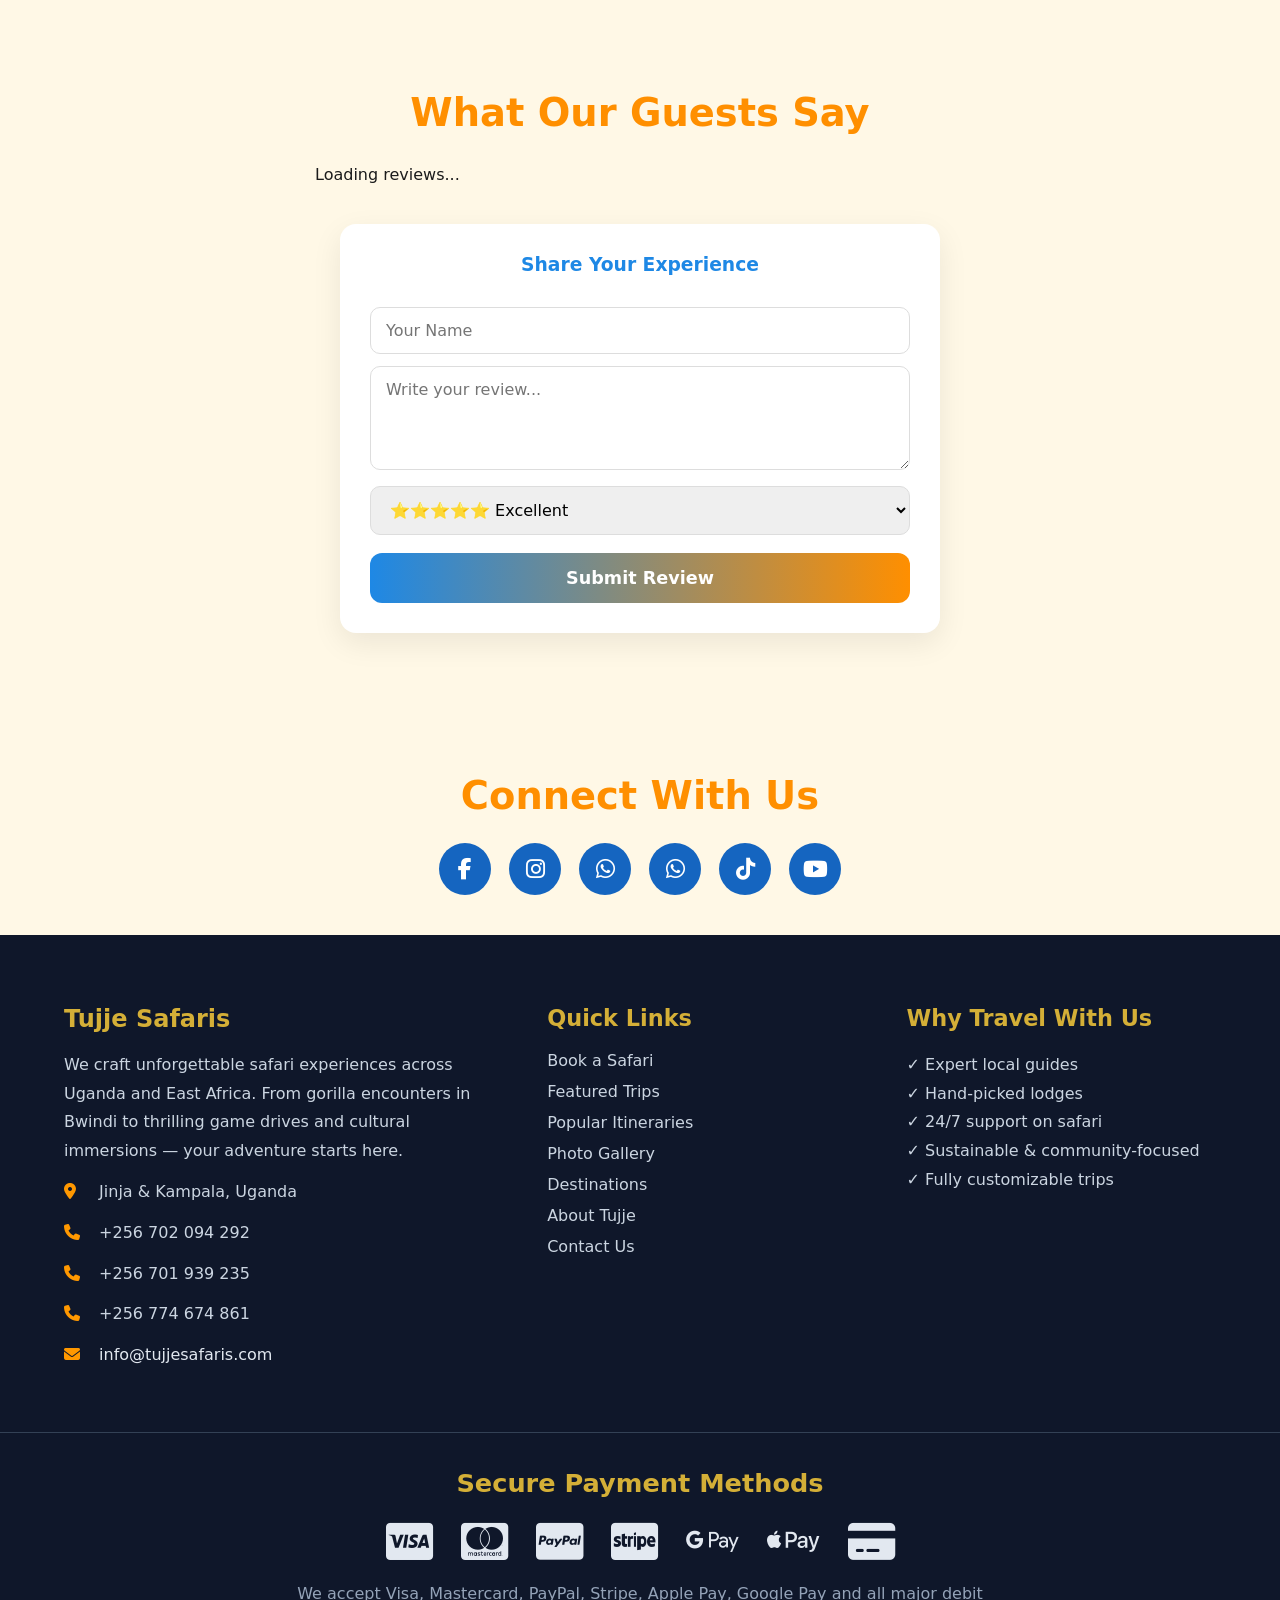
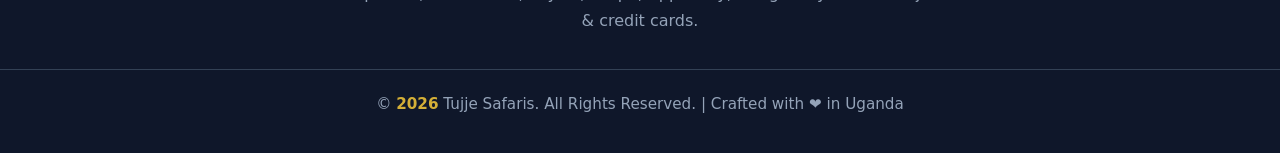
==== commit f4733b6b: "Update index.html" ====
--- a/index.html
+++ b/index.html
@@ -892,7 +892,7 @@
 
     <!-- 5 DAYS -->
     <div class="trip-card">
-      <img src="IMG_0817.jpg" alt="Mountain gorilla in Bwindi">
+      <img src="IMG_0817.jpeg" alt="Mountain gorilla in Bwindi">
       <div class="trip-body">
         <span class="trip-days">5 Days</span>
         <h3>Gorilla Express</h3>
@@ -909,7 +909,7 @@
 
     <!-- 7 DAYS -->
     <div class="trip-card">
-      <img src="IMG_0818.jpg" alt="Gorilla eating vegetation">
+      <img src="IMG_0818.jpeg" alt="Gorilla eating vegetation">
       <div class="trip-body">
         <span class="trip-days">7 Days</span>
         <h3>Gorillas & Chimps</h3>
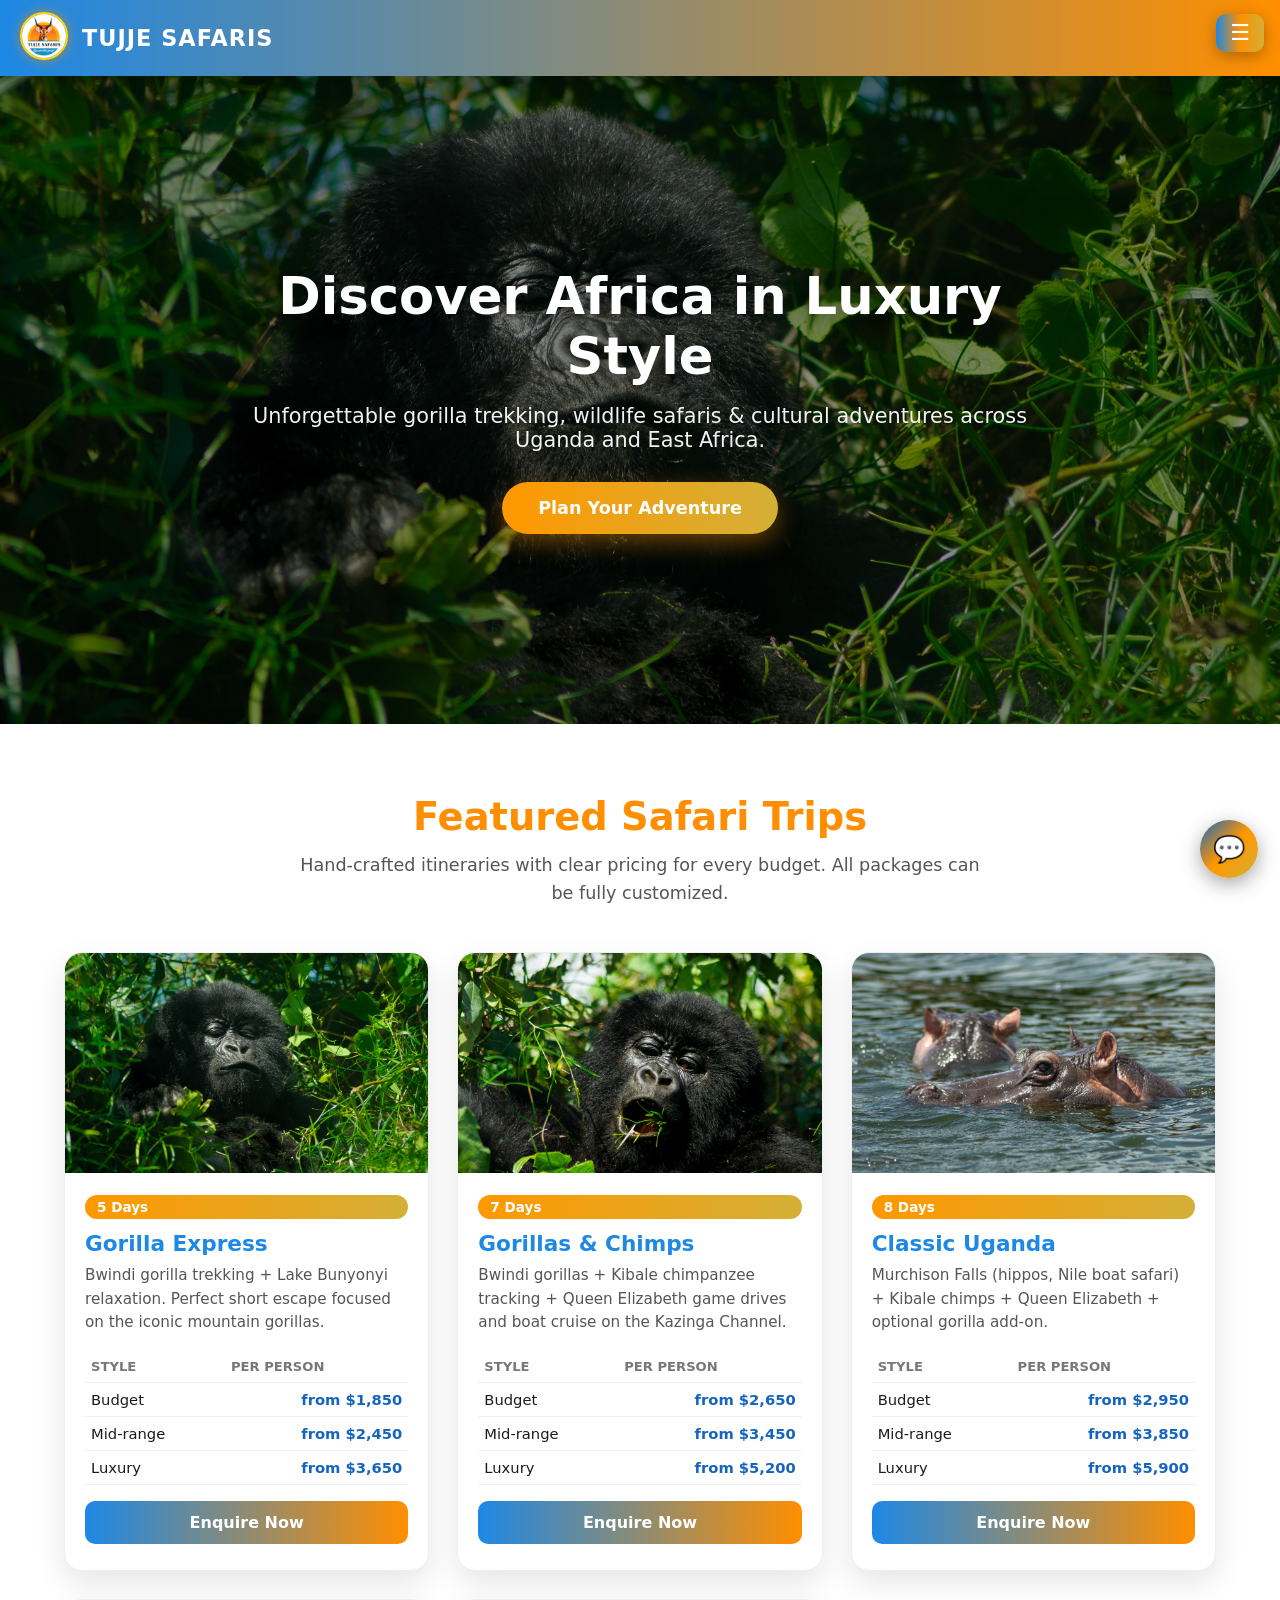
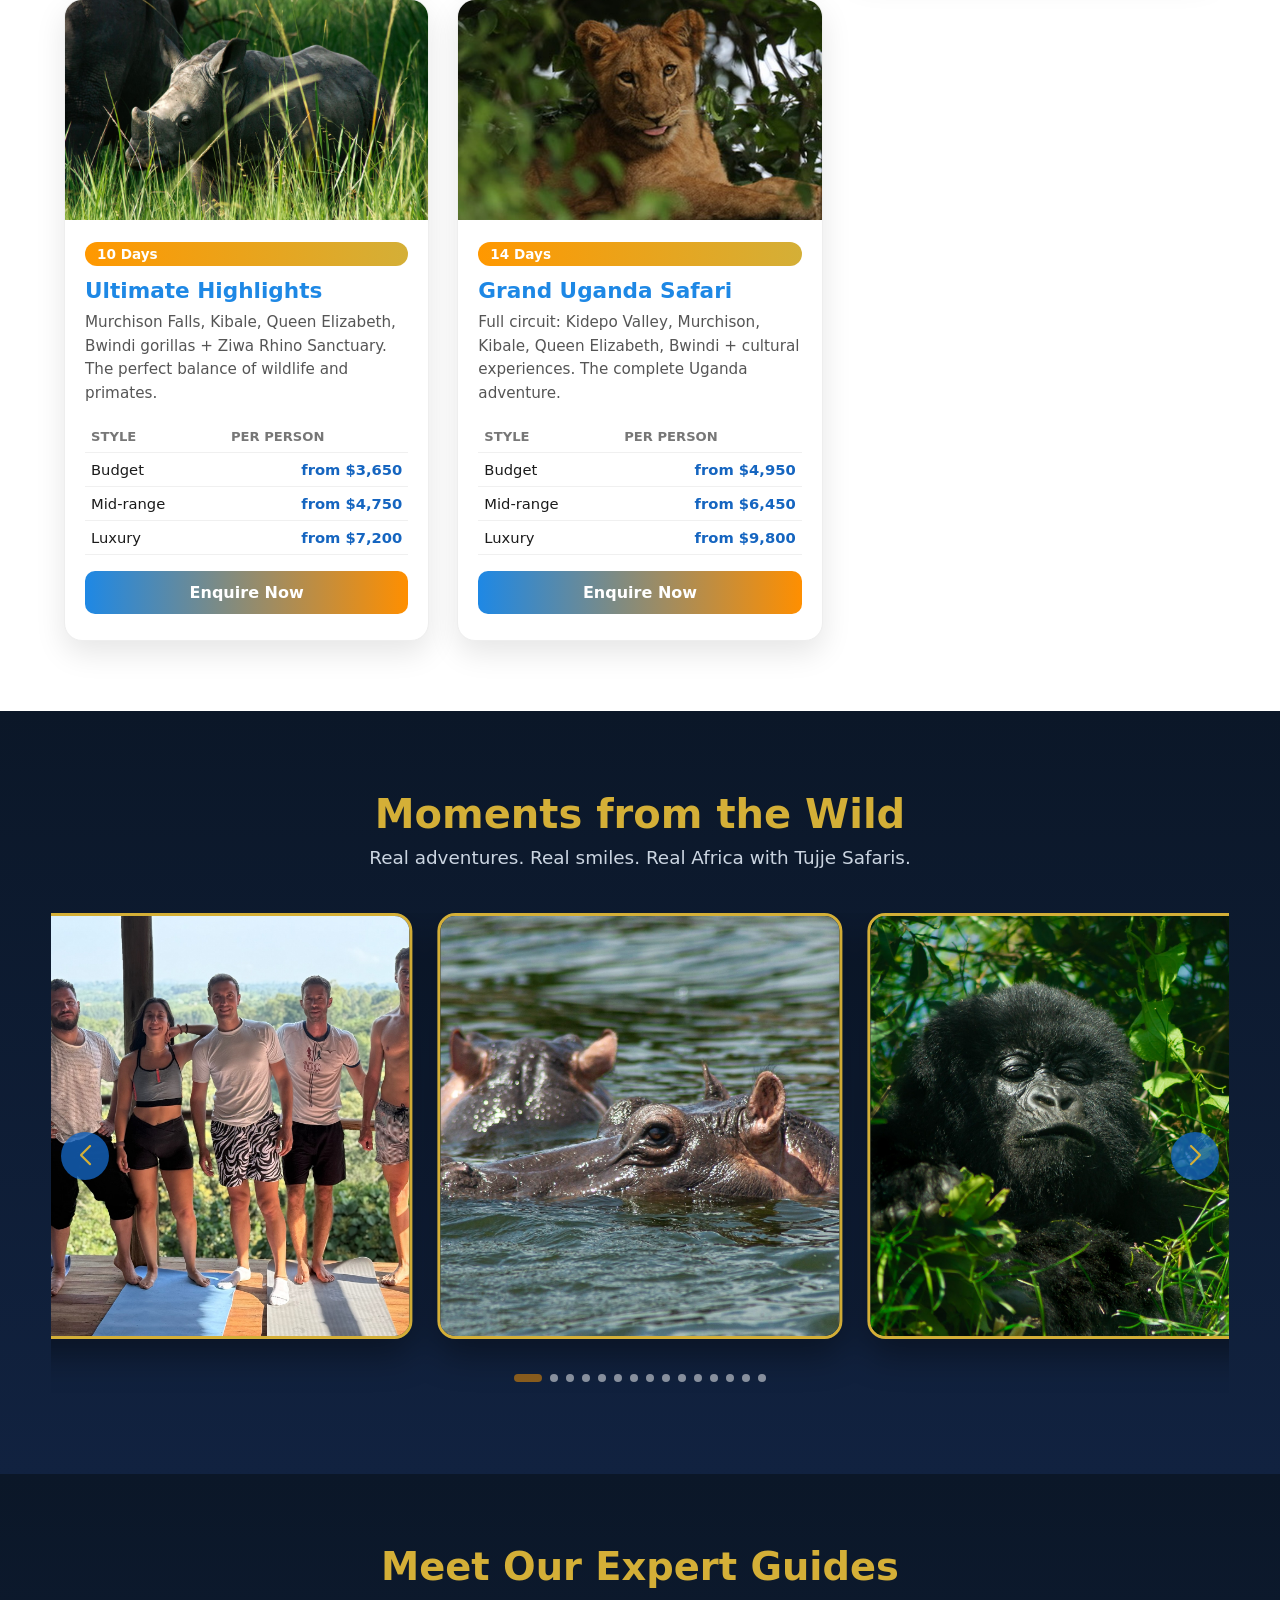
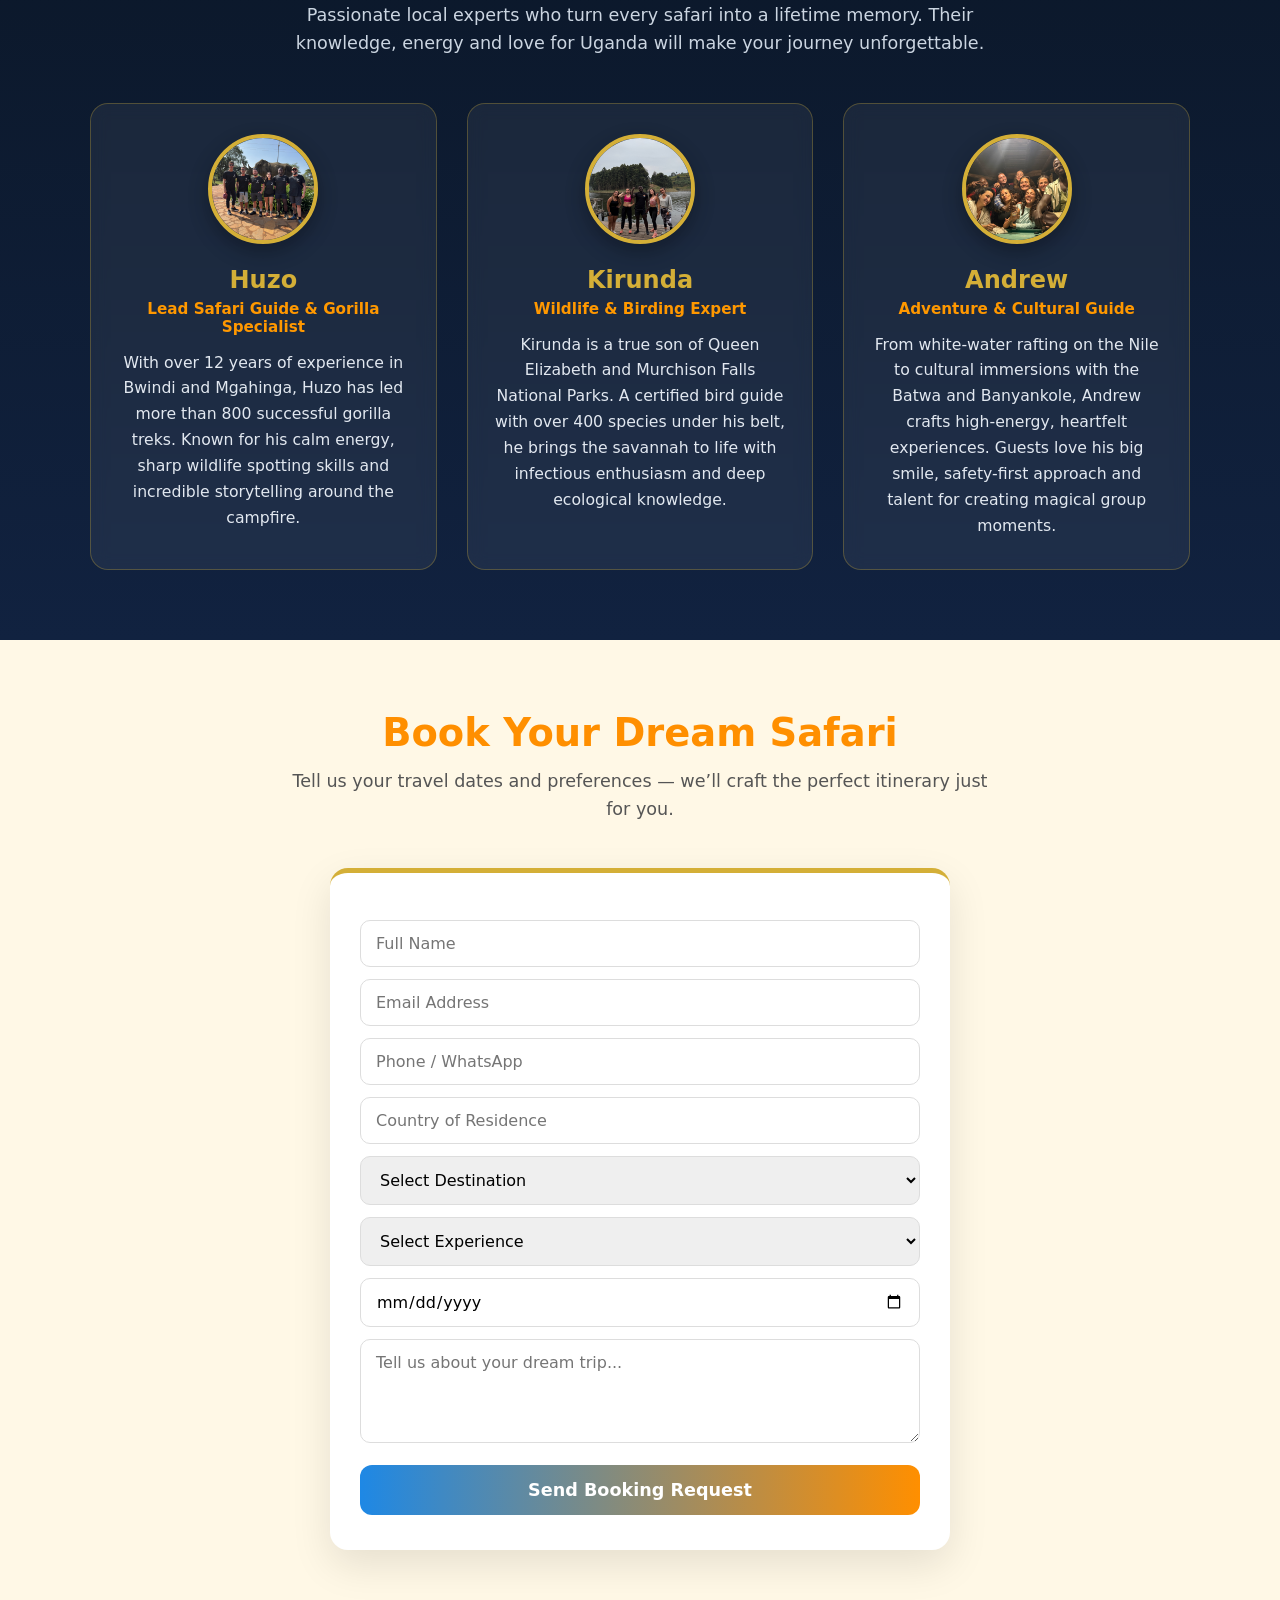
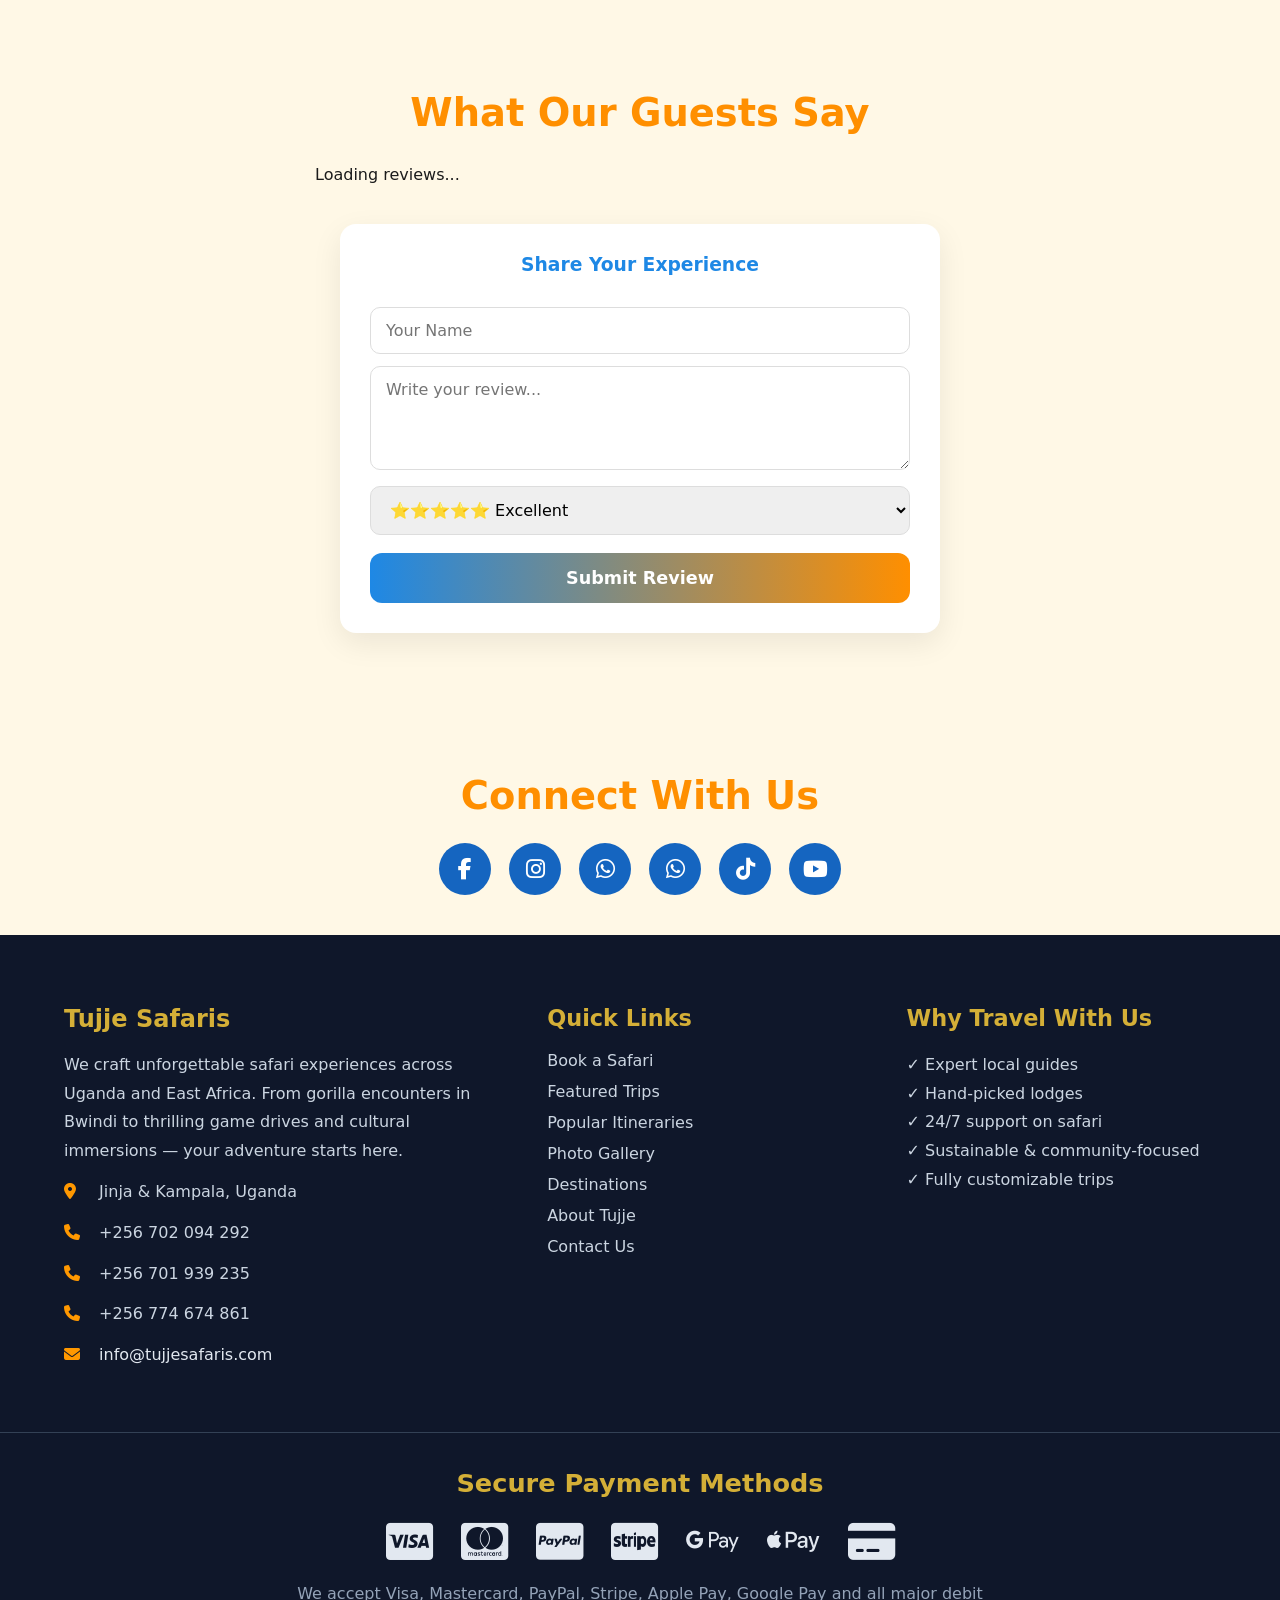
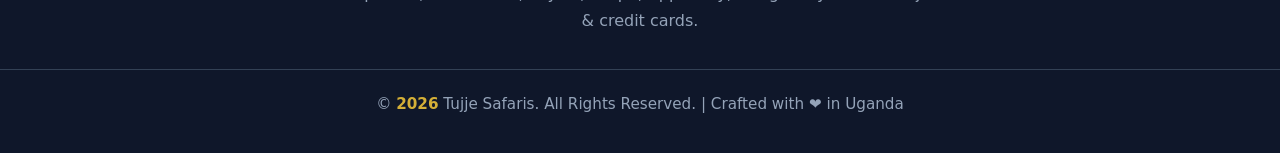
==== commit 5419d54d: "Update index.html" ====
--- a/index.html
+++ b/index.html
@@ -163,7 +163,7 @@
   height: 72vh;
   min-height: 520px;
   background: linear-gradient(rgba(0,0,0,0.45), rgba(0,0,0,0.45)),
-              url("IMG_5349.jpeg") center/cover no-repeat;
+              url("IMG_0817.jpeg") center/cover no-repeat;
   display: flex;
   align-items: center;
   justify-content: center;
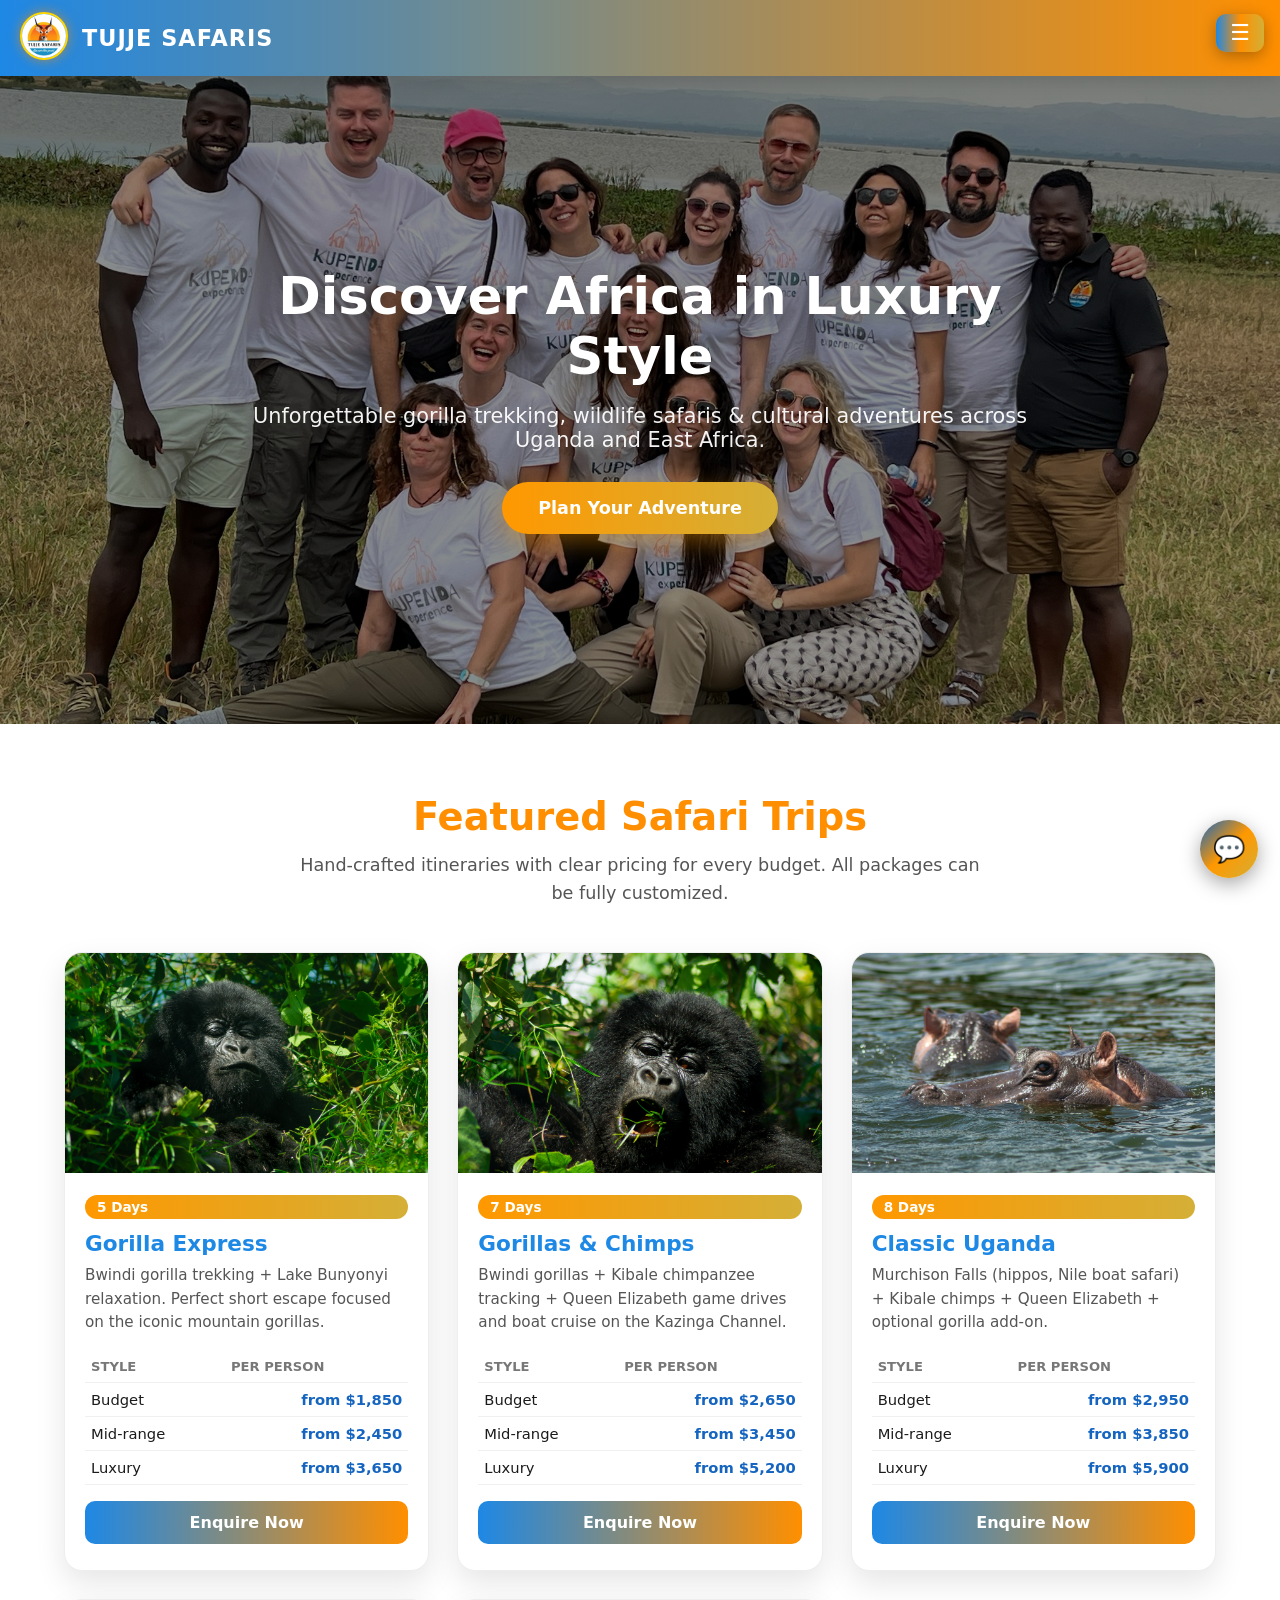
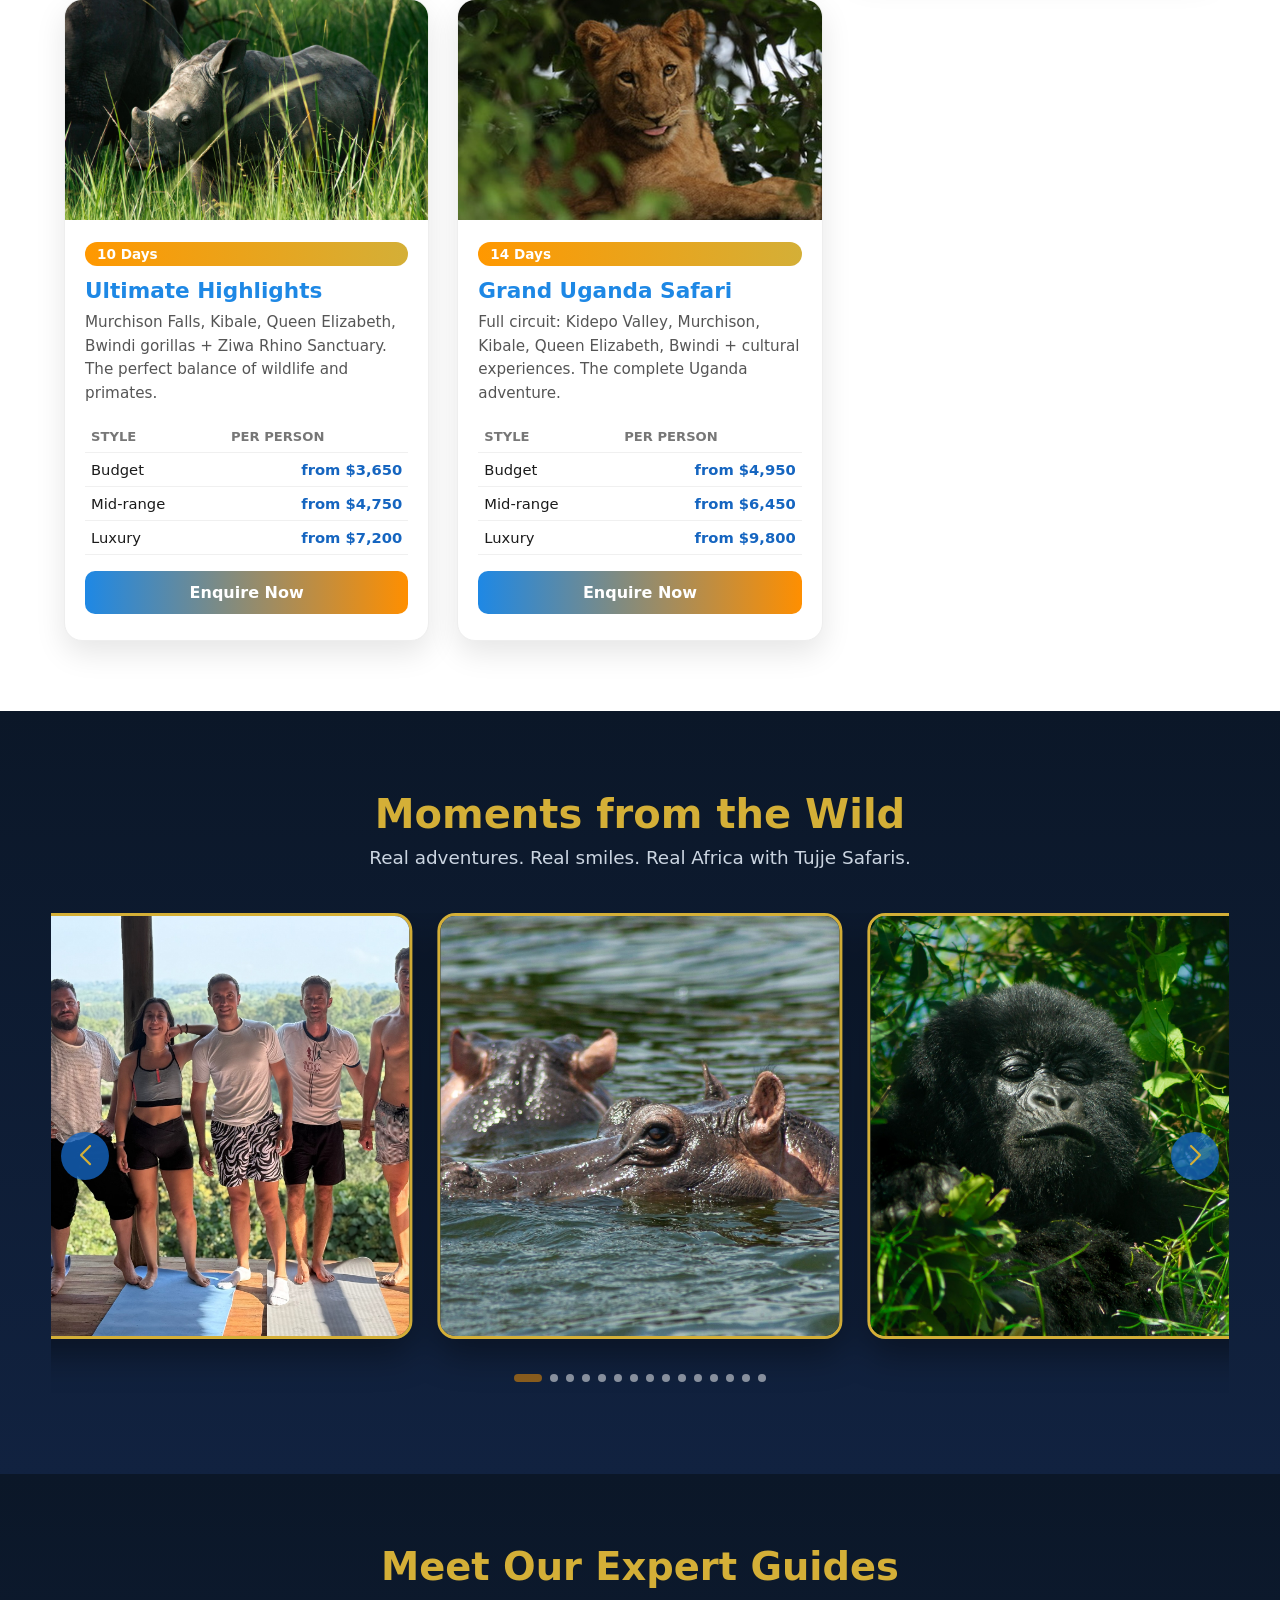
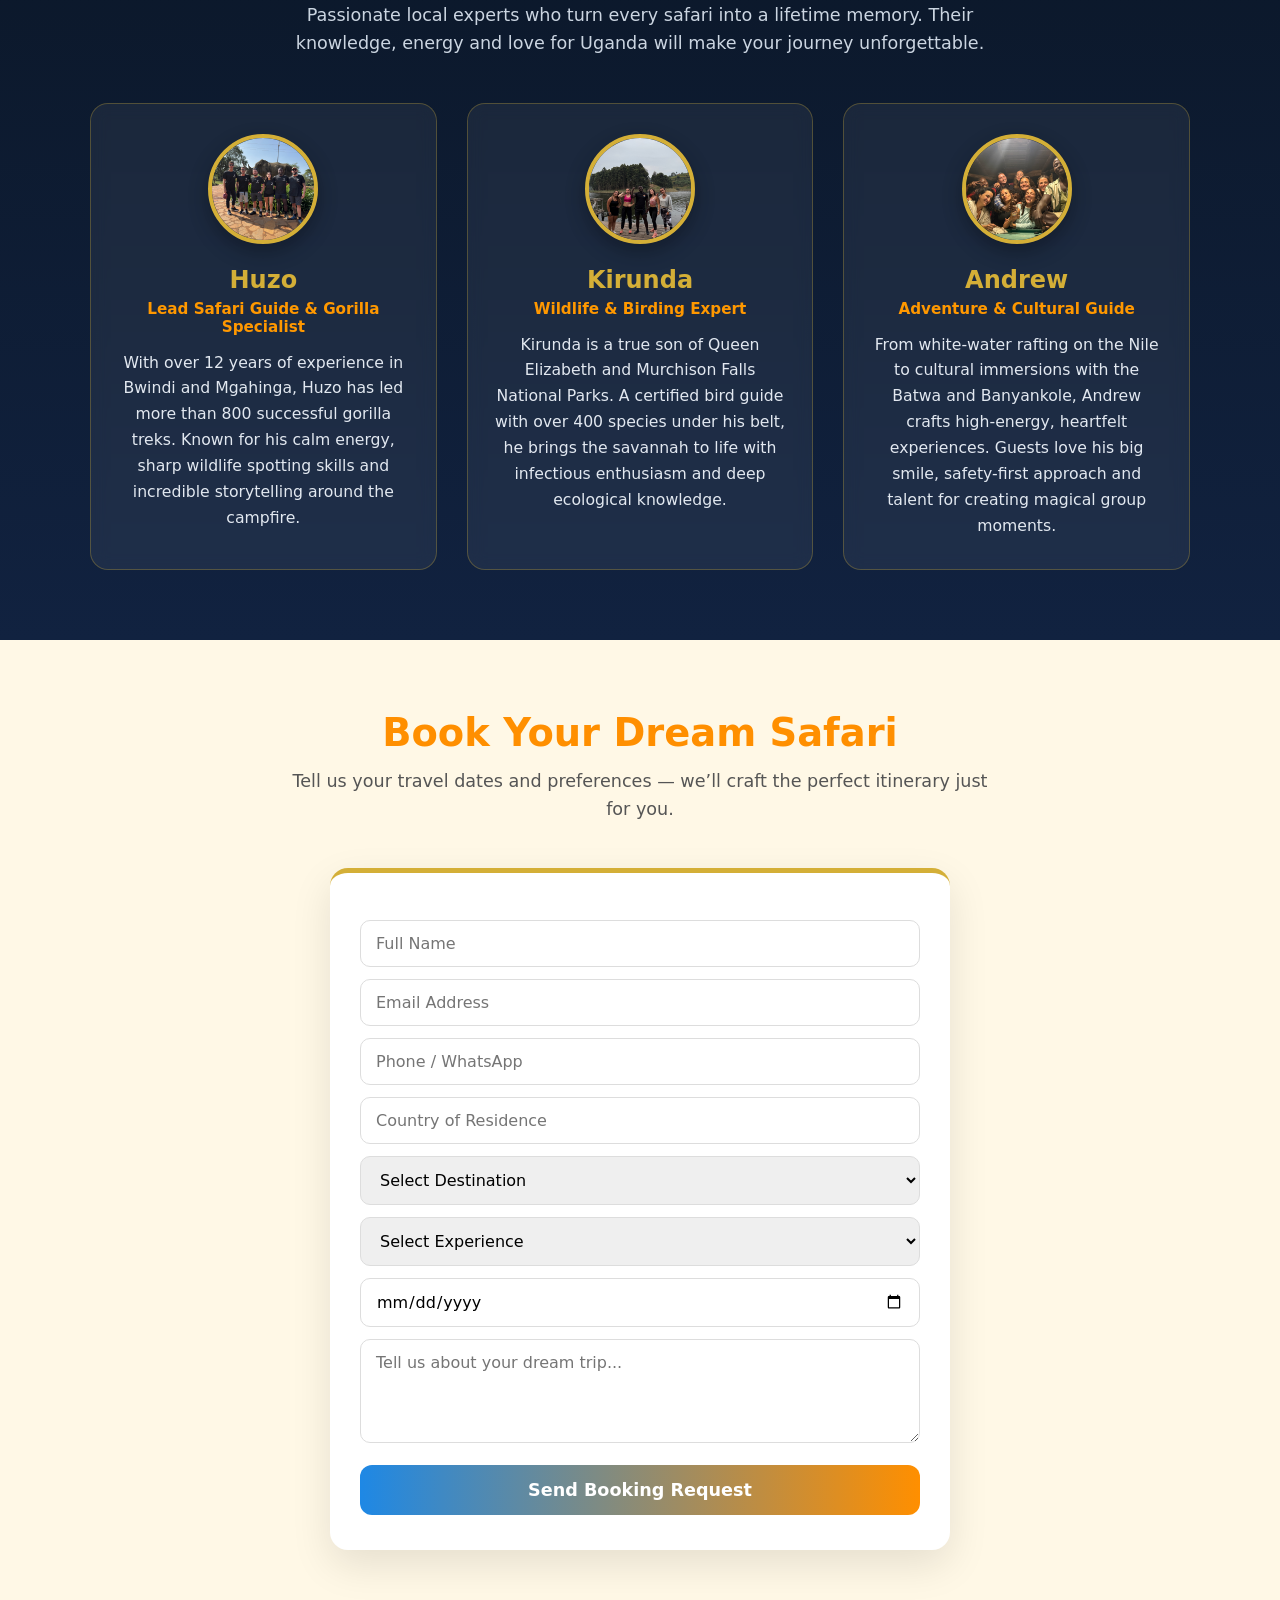
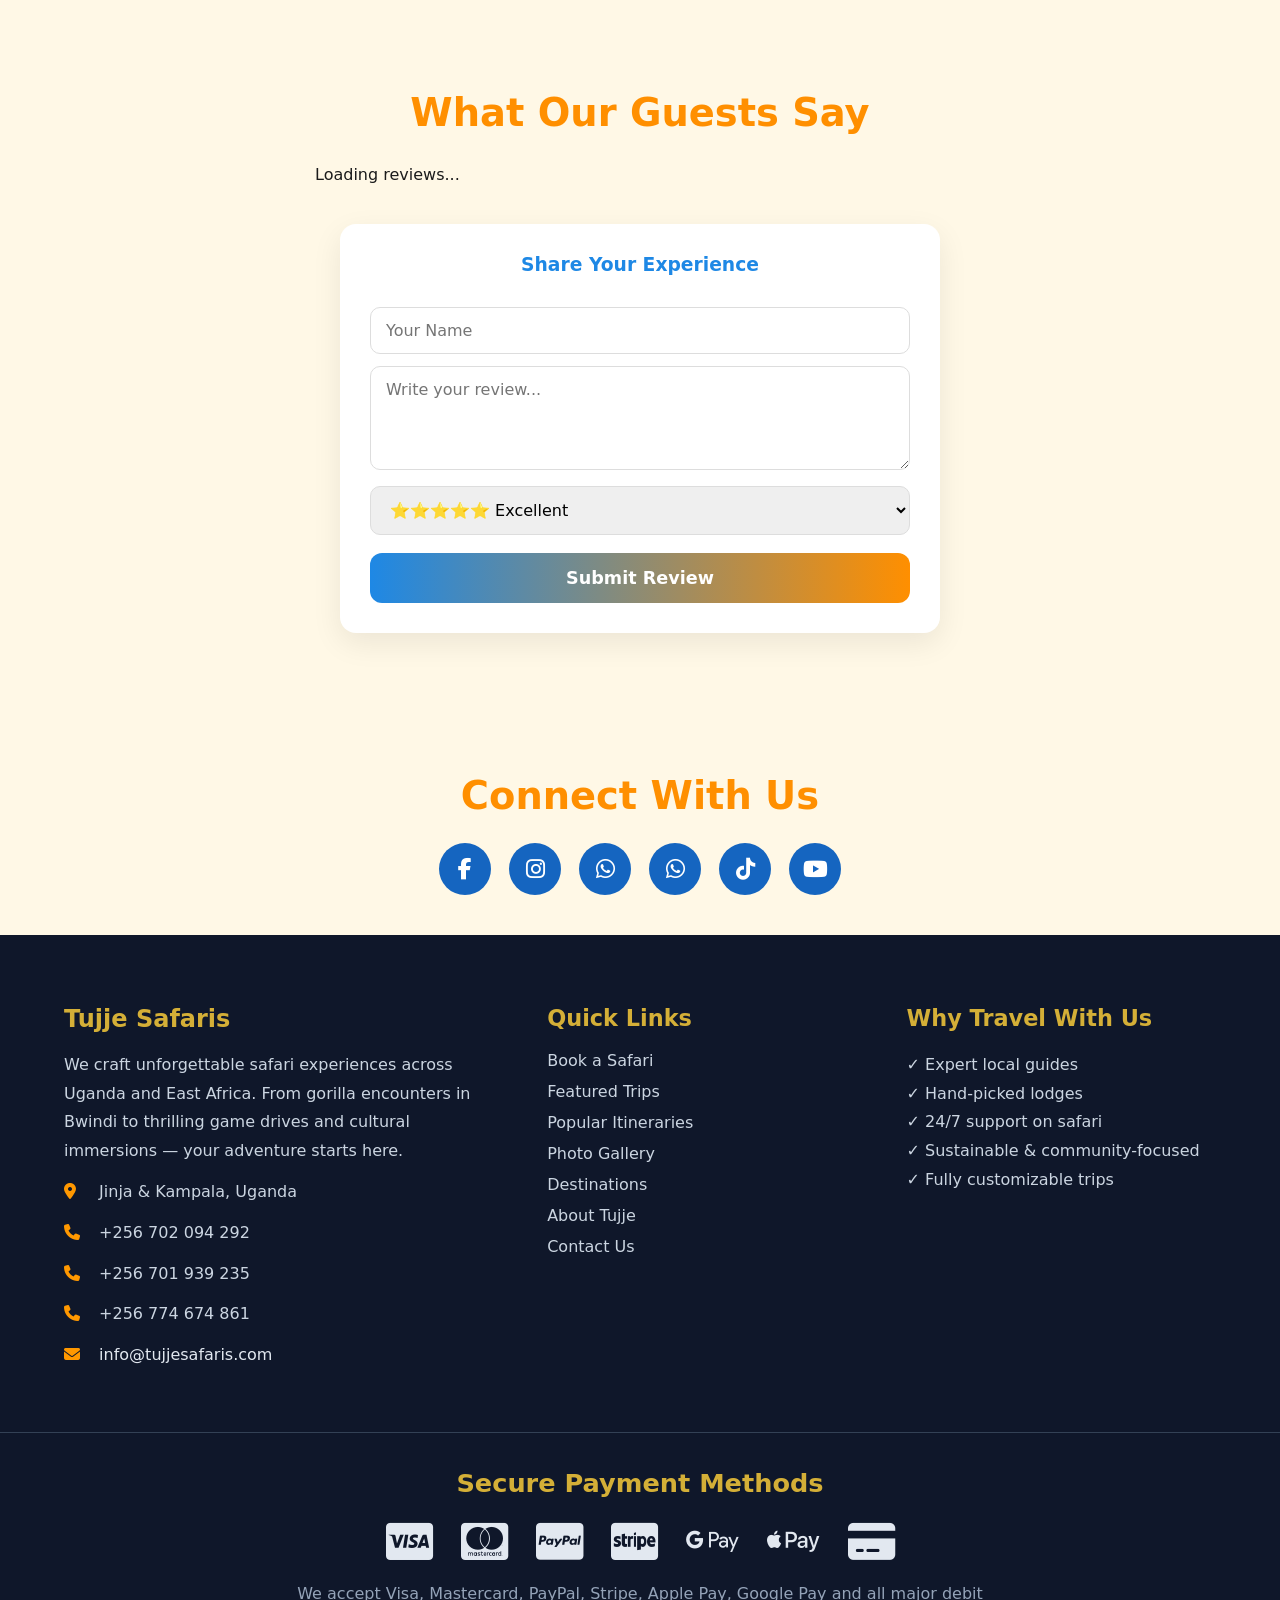
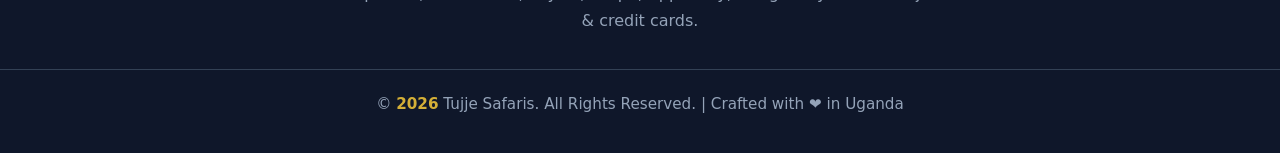
==== commit 08cdb873: "Update index.html" ====
--- a/index.html
+++ b/index.html
@@ -163,7 +163,7 @@
   height: 72vh;
   min-height: 520px;
   background: linear-gradient(rgba(0,0,0,0.45), rgba(0,0,0,0.45)),
-              url("IMG_0817.jpeg") center/cover no-repeat;
+              url("IMG_0860.jpeg") center/cover no-repeat;
   display: flex;
   align-items: center;
   justify-content: center;
